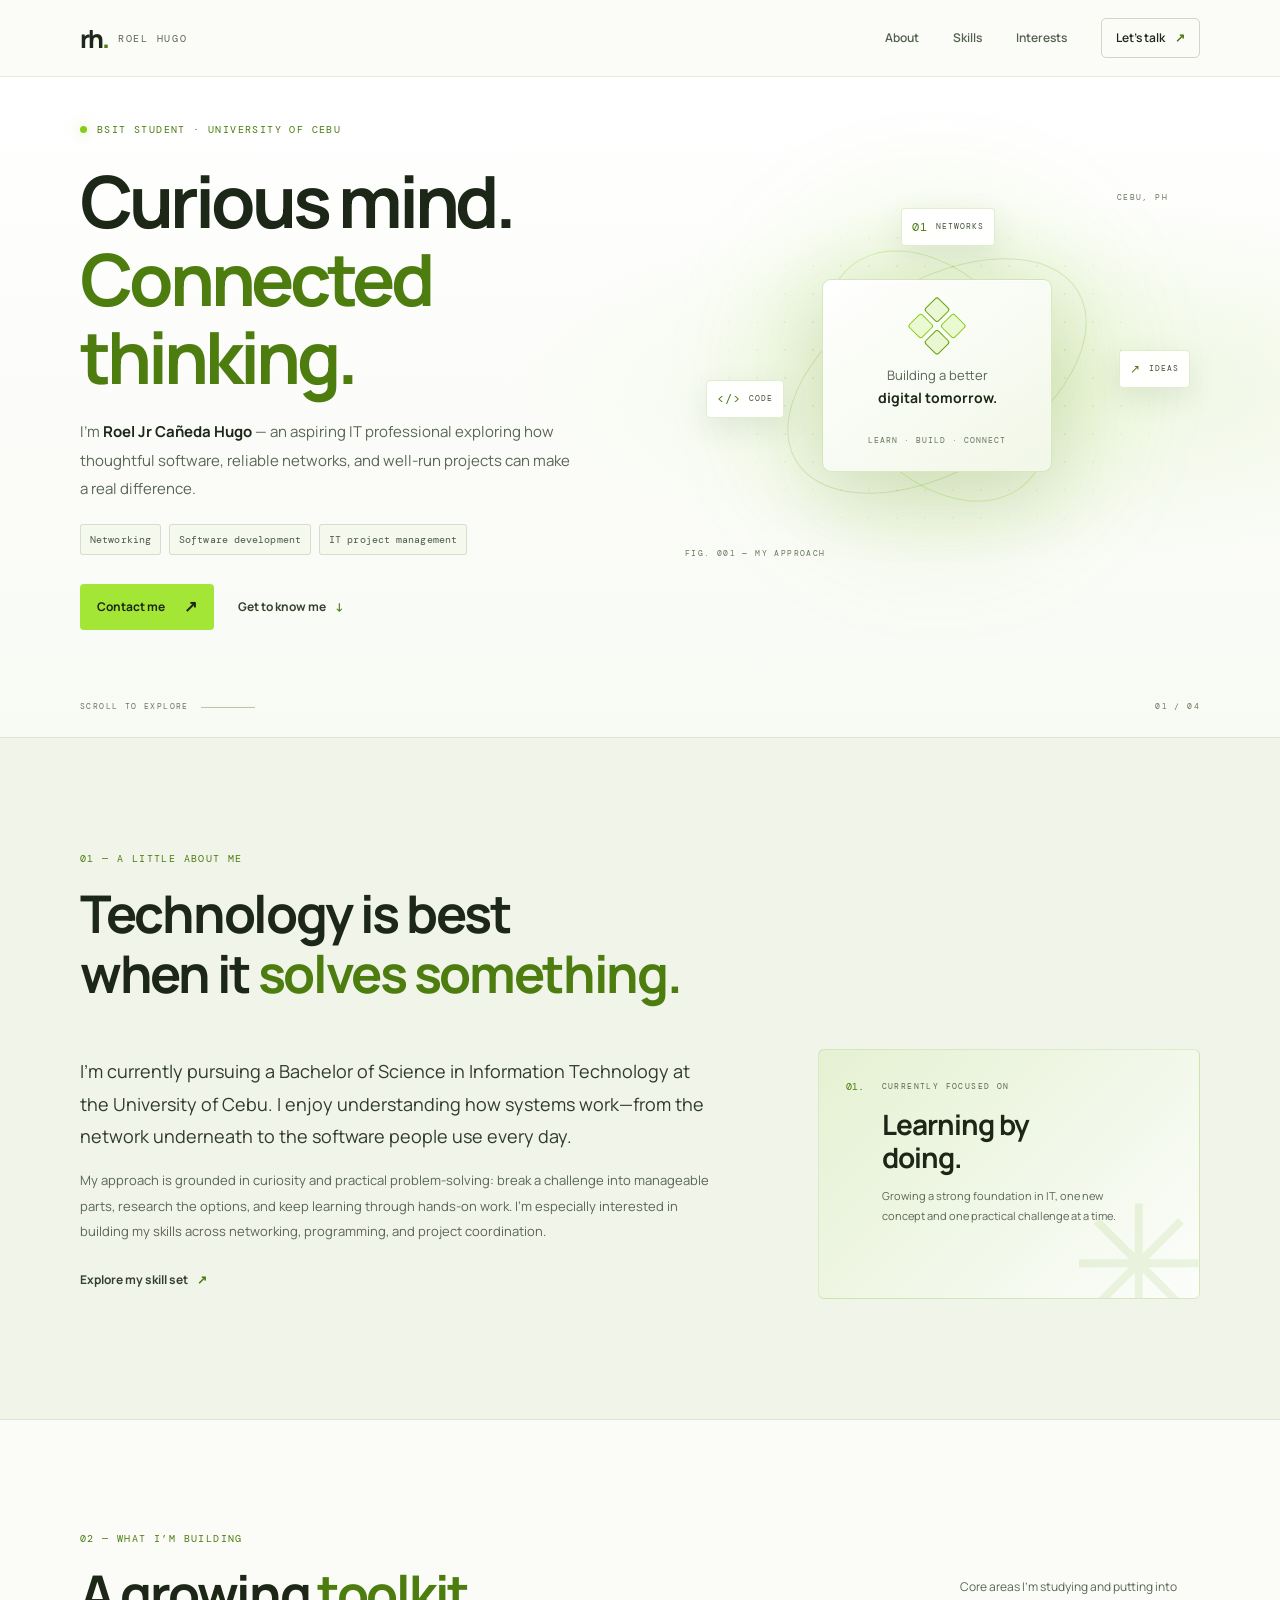
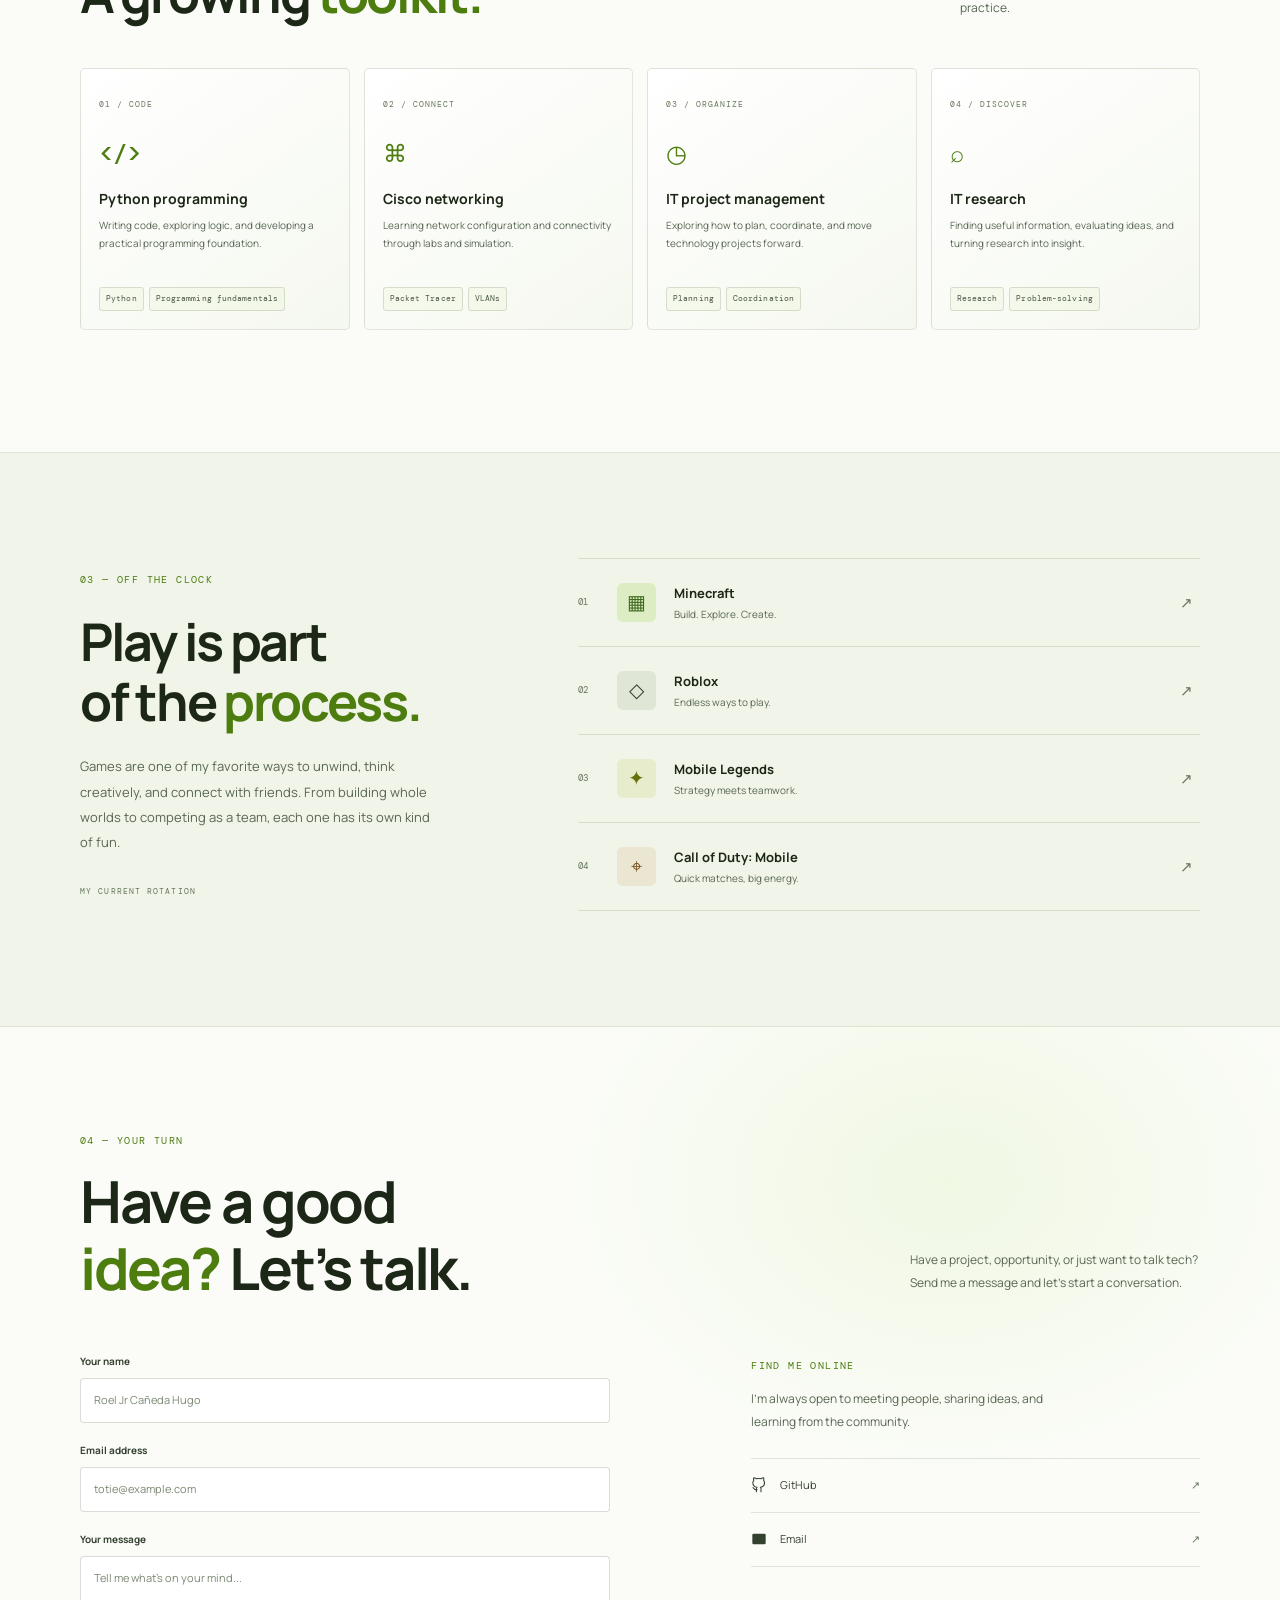
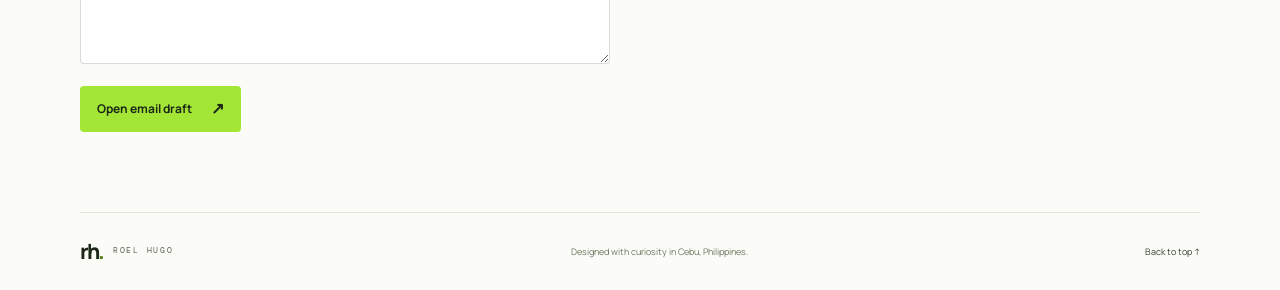
==== index.html @ 10650fcd "Initial Draft" ====
<!doctype html>
<html lang="en">
<head>
  <meta charset="utf-8">
  <meta name="viewport" content="width=device-width, initial-scale=1">
  <meta name="theme-color" content="#0b1220">
  <meta name="description" content="Roel Jr Cañeda Hugo — BSIT student at the University of Cebu, interested in networking, software development, and IT project management.">
  <title>Roel Jr Cañeda Hugo — IT Student</title>
  <link rel="preconnect" href="https://fonts.googleapis.com">
  <link rel="preconnect" href="https://fonts.gstatic.com" crossorigin>
  <link href="https://fonts.googleapis.com/css2?family=DM+Mono:wght@400;500&family=Manrope:wght@400;500;600;700;800&display=swap" rel="stylesheet">
  <link rel="stylesheet" href="styles.css">
  <script src="script.js" defer></script>
</head>
<body>
  <a class="skip-link" href="#main">Skip to content</a>
  <header class="site-header">
    <div class="container nav-wrap">
      <a class="brand" href="#home" aria-label="Roel Hugo, home">
        <span class="brand-mark">rh<span>.</span></span>
        <span class="brand-name">ROEL HUGO</span>
      </a>
      <button class="menu-toggle" type="button" aria-label="Open navigation" aria-expanded="false" aria-controls="primary-navigation">
        <span></span><span></span>
      </button>
      <nav class="primary-nav" id="primary-navigation" aria-label="Main navigation">
        <a href="#about">About</a>
        <a href="#skills">Skills</a>
        <a href="#interests">Interests</a>
        <a class="nav-cta" href="#contact">Let’s talk <span aria-hidden="true">↗</span></a>
      </nav>
    </div>
  </header>

  <main id="main">
    <section class="hero section-shell" id="home">
      <div class="container hero-grid">
        <div class="hero-copy">
          <p class="eyebrow"><span class="status-dot"></span> BSIT STUDENT · UNIVERSITY OF CEBU</p>
          <h1>Curious mind.<br><span>Connected thinking.</span></h1>
          <p class="hero-intro">I’m <strong>Roel Jr Cañeda Hugo</strong> — an aspiring IT professional exploring how thoughtful software, reliable networks, and well-run projects can make a real difference.</p>
          <div class="hero-focus">
            <span>Networking</span><span>Software development</span><span>IT project management</span>
          </div>
          <div class="hero-actions">
            <a class="button button-primary" href="#contact">Contact me <span aria-hidden="true">↗</span></a>
            <a class="text-link" href="#about">Get to know me <span aria-hidden="true">↓</span></a>
          </div>
        </div>
        <div class="hero-visual" role="img" aria-label="Abstract illustration of connected technology">
          <div class="visual-glow"></div>
          <div class="network-lines" aria-hidden="true"></div>
          <div class="orbit orbit-one" aria-hidden="true"></div>
          <div class="orbit orbit-two" aria-hidden="true"></div>
          <div class="node node-top"><span class="node-icon">01</span><span>NETWORKS</span></div>
          <div class="node node-left"><span class="node-icon">&lt;/&gt;</span><span>CODE</span></div>
          <div class="node node-right"><span class="node-icon">↗</span><span>IDEAS</span></div>
          <div class="core-card">
            <div class="core-symbol" aria-hidden="true"><span></span><span></span><span></span><span></span></div>
            <p>Building a better<br><strong>digital tomorrow.</strong></p>
            <span class="core-caption">LEARN · BUILD · CONNECT</span>
          </div>
          <span class="visual-label visual-label-one">CEBU, PH</span>
          <span class="visual-label visual-label-two">FIG. 001 — MY APPROACH</span>
        </div>
      </div>
      <div class="container hero-bottom">
        <span>SCROLL TO EXPLORE</span><span class="scroll-line" aria-hidden="true"></span>
        <span class="hero-index">01 / 04</span>
      </div>
    </section>

    <section class="section-shell about-section" id="about">
      <div class="container">
        <div class="section-heading">
          <p class="eyebrow">01 — A LITTLE ABOUT ME</p>
          <h2>Technology is best<br>when it <span>solves something.</span></h2>
        </div>
        <div class="about-grid">
          <div class="about-main">
            <p class="large-copy">I’m currently pursuing a Bachelor of Science in Information Technology at the University of Cebu. I enjoy understanding how systems work—from the network underneath to the software people use every day.</p>
            <p class="body-copy">My approach is grounded in curiosity and practical problem-solving: break a challenge into manageable parts, research the options, and keep learning through hands-on work. I’m especially interested in building my skills across networking, programming, and project coordination.</p>
            <a class="text-link" href="#skills">Explore my skill set <span aria-hidden="true">↗</span></a>
          </div>
          <aside class="about-note">
            <span class="note-number">01.</span>
            <div>
              <p class="eyebrow">CURRENTLY FOCUSED ON</p>
              <h3>Learning by<br>doing.</h3>
              <p>Growing a strong foundation in IT, one new concept and one practical challenge at a time.</p>
            </div>
            <span class="note-decoration" aria-hidden="true">✳</span>
          </aside>
        </div>
      </div>
    </section>

    <section class="section-shell skills-section" id="skills">
      <div class="container">
        <div class="section-heading section-heading-row">
          <div>
            <p class="eyebrow">02 — WHAT I’M BUILDING</p>
            <h2>A growing <span>toolkit.</span></h2>
          </div>
          <p class="heading-aside">Core areas I’m studying and putting into practice.</p>
        </div>
        <div class="skills-grid">
          <article class="skill-card">
            <span class="skill-index">01 / CODE</span>
            <div class="skill-icon" aria-hidden="true">&lt;/&gt;</div>
            <h3>Python programming</h3>
            <p>Writing code, exploring logic, and developing a practical programming foundation.</p>
            <div class="tag-list"><span>Python</span><span>Programming fundamentals</span></div>
          </article>
          <article class="skill-card">
            <span class="skill-index">02 / CONNECT</span>
            <div class="skill-icon network-icon" aria-hidden="true">⌘</div>
            <h3>Cisco networking</h3>
            <p>Learning network configuration and connectivity through labs and simulation.</p>
            <div class="tag-list"><span>Packet Tracer</span><span>VLANs</span></div>
          </article>
          <article class="skill-card">
            <span class="skill-index">03 / ORGANIZE</span>
            <div class="skill-icon" aria-hidden="true">◷</div>
            <h3>IT project management</h3>
            <p>Exploring how to plan, coordinate, and move technology projects forward.</p>
            <div class="tag-list"><span>Planning</span><span>Coordination</span></div>
          </article>
          <article class="skill-card">
            <span class="skill-index">04 / DISCOVER</span>
            <div class="skill-icon" aria-hidden="true">⌕</div>
            <h3>IT research</h3>
            <p>Finding useful information, evaluating ideas, and turning research into insight.</p>
            <div class="tag-list"><span>Research</span><span>Problem-solving</span></div>
          </article>
        </div>
      </div>
    </section>

    <section class="section-shell interests-section" id="interests">
      <div class="container interests-grid">
        <div class="interests-copy">
          <p class="eyebrow">03 — OFF THE CLOCK</p>
          <h2>Play is part<br>of the <span>process.</span></h2>
          <p class="body-copy">Games are one of my favorite ways to unwind, think creatively, and connect with friends. From building whole worlds to competing as a team, each one has its own kind of fun.</p>
          <p class="mono-label">MY CURRENT ROTATION</p>
        </div>
        <div class="games-list">
          <article class="game-item">
            <span class="game-number">01</span><span class="game-glyph game-glyph-minecraft" aria-hidden="true">▦</span>
            <div><h3>Minecraft</h3><p>Build. Explore. Create.</p></div><span class="game-arrow" aria-hidden="true">↗</span>
          </article>
          <article class="game-item">
            <span class="game-number">02</span><span class="game-glyph game-glyph-roblox" aria-hidden="true">◇</span>
            <div><h3>Roblox</h3><p>Endless ways to play.</p></div><span class="game-arrow" aria-hidden="true">↗</span>
          </article>
          <article class="game-item">
            <span class="game-number">03</span><span class="game-glyph game-glyph-ml" aria-hidden="true">✦</span>
            <div><h3>Mobile Legends</h3><p>Strategy meets teamwork.</p></div><span class="game-arrow" aria-hidden="true">↗</span>
          </article>
          <article class="game-item">
            <span class="game-number">04</span><span class="game-glyph game-glyph-cod" aria-hidden="true">⌖</span>
            <div><h3>Call of Duty: Mobile</h3><p>Quick matches, big energy.</p></div><span class="game-arrow" aria-hidden="true">↗</span>
          </article>
        </div>
      </div>
    </section>

    <section class="contact-section section-shell" id="contact">
      <div class="container">
        <div class="contact-top">
          <div>
            <p class="eyebrow">04 — YOUR TURN</p>
            <h2>Have a good<br><span>idea?</span> Let’s talk.</h2>
          </div>
          <p class="contact-intro">Have a project, opportunity, or just want to talk tech? Send me a message and let’s start a conversation.</p>
        </div>
        <div class="contact-grid">
          <form class="contact-form" id="contact-form">
            <div class="form-row">
              <label for="name">Your name</label>
              <input id="name" name="name" type="text" placeholder="Roel Jr Cañeda Hugo" autocomplete="name" required>
            </div>
            <div class="form-row">
              <label for="email">Email address</label>
              <input id="email" name="email" type="email" placeholder="totie@example.com" autocomplete="email" required>
            </div>
            <div class="form-row">
              <label for="message">Your message</label>
              <textarea id="message" name="message" rows="4" placeholder="Tell me what’s on your mind..." required></textarea>
            </div>
            <button class="button button-primary form-submit" type="submit">Open email draft <span aria-hidden="true">↗</span></button>
          </form>
          <aside class="contact-details">
            <p class="eyebrow">FIND ME ONLINE</p>
            <p class="social-note">I’m always open to meeting people, sharing ideas, and learning from the community.</p>
            <div class="social-links">
              <a href="https://github.com/" target="_blank" rel="noreferrer" aria-label="GitHub (add your profile URL)">
                <svg viewBox="0 0 24 24" aria-hidden="true"><path d="M9 19c-4.3 1.4-4.3-2.5-6-3m12 6v-3.9a3.4 3.4 0 0 0-.9-2.7c3-.3 6.2-1.5 6.2-6.8a5.3 5.3 0 0 0-1.4-3.7 4.9 4.9 0 0 0-.1-3.7s-1.1-.3-3.8 1.4a13 13 0 0 0-6.9 0C5.4.9 4.3 1.2 4.3 1.2a4.9 4.9 0 0 0-.1 3.7 5.3 5.3 0 0 0-1.4 3.7c0 5.3 3.2 6.5 6.2 6.8a3.4 3.4 0 0 0-.9 2.7V22"/></svg>
                <span>GitHub</span><span class="social-arrow" aria-hidden="true">↗</span>
              </a>
              <a class="email-link" href="mailto:YOUR_EMAIL@example.com" aria-label="Email Roel (replace the placeholder address)">
                <svg viewBox="0 0 24 24" aria-hidden="true"><rect x="2" y="4" width="20" height="16" rx="2"/><path d="m22 7-10 6L2 7"/></svg>
                <span>Email</span><span class="social-arrow" aria-hidden="true">↗</span>
              </a>
            </div>
          </aside>
        </div>
        <footer class="site-footer">
          <a class="brand" href="#home"><span class="brand-mark">rh<span>.</span></span><span class="brand-name">ROEL HUGO</span></a>
          <span>Designed with curiosity in Cebu, Philippines.</span>
          <a class="back-top" href="#home">Back to top ↑</a>
        </footer>
      </div>
    </section>
  </main>
</body>
</html>
---- styles.css ----
:root {
  color-scheme: light;
  --ink: #1c2718;
  --muted: #596653;
  --base: #fbfcf8;
  --line: rgba(54, 77, 39, .14);
  --blue: #4d7c0f;
  --blue-bright: #3f6212;
  --teal: #4d7c0f;
  --font: "Manrope", "Segoe UI", sans-serif;
  --mono: "DM Mono", Consolas, monospace;
}

* { box-sizing: border-box; }
html { scroll-behavior: smooth; scroll-padding-top: 88px; }
body { margin: 0; background: var(--base); color: var(--ink); font-family: var(--font); font-size: 15px; line-height: 1.7; -webkit-font-smoothing: antialiased; }
a { color: inherit; text-decoration: none; }
button, input, textarea { font: inherit; }
::selection { color: var(--base); background: var(--teal); }
.container { width: min(1120px, calc(100% - 64px)); margin-inline: auto; }
.section-shell { position: relative; overflow: hidden; }
.skip-link { position: fixed; z-index: 100; top: 12px; left: 12px; padding: 10px 14px; transform: translateY(-160%); background: var(--blue); color: var(--base); border-radius: 6px; }
.skip-link:focus { transform: translateY(0); }

.site-header { position: sticky; z-index: 20; top: 0; background: rgba(11, 18, 32, .88); border-bottom: 1px solid rgba(155, 177, 211, .08); backdrop-filter: blur(16px); }
.nav-wrap { height: 76px; display: flex; align-items: center; justify-content: space-between; }
.brand { display: inline-flex; align-items: center; gap: 10px; }
.brand-mark { color: var(--ink); font-size: 25px; font-weight: 800; line-height: 1; letter-spacing: -2px; }
.brand-mark span { color: var(--teal); }
.brand-name { font-family: var(--mono); font-size: 10px; letter-spacing: 1.7px; color: #c0ccdd; }
.primary-nav { display: flex; align-items: center; gap: 34px; color: #aab7cb; font-size: 12px; font-weight: 600; }
.primary-nav a { transition: color .2s ease; }
.primary-nav a:hover, .primary-nav a:focus-visible { color: var(--blue-bright); }
.primary-nav .nav-cta { color: var(--ink); border: 1px solid rgba(155, 177, 211, .24); border-radius: 5px; padding: 9px 14px; }
.nav-cta span { color: var(--teal); margin-left: 8px; }
.menu-toggle { display: none; }

.hero { min-height: 660px; display: flex; flex-direction: column; justify-content: center; background: radial-gradient(ellipse at 82% 46%, rgba(34, 94, 153, .13), transparent 36%), linear-gradient(180deg, #0c1423, var(--base)); }
.hero-grid { min-height: 565px; display: grid; grid-template-columns: 1.02fr .98fr; align-items: center; gap: 48px; padding-top: 32px; }
.eyebrow, .mono-label, .skill-index, .hero-bottom, .visual-label, .core-caption { font-family: var(--mono); font-size: 10px; letter-spacing: 1.4px; }
.eyebrow { display: flex; align-items: center; gap: 10px; color: var(--teal); margin: 0 0 24px; }
.status-dot { width: 7px; height: 7px; border-radius: 50%; background: var(--teal); box-shadow: 0 0 12px rgba(100, 226, 207, .6); }
h1, h2, h3, p { margin-top: 0; }
h1 { font-size: clamp(43px, 5.7vw, 72px); line-height: 1.08; letter-spacing: -4px; font-weight: 700; margin: 0 0 23px; }
h1 span, h2 span { color: var(--blue); }
.hero-intro { max-width: 495px; color: #a7b4c8; font-size: 15px; line-height: 1.9; margin-bottom: 20px; }
.hero-intro strong { color: var(--ink); font-weight: 700; }
.hero-focus { display: flex; flex-wrap: wrap; gap: 8px; margin-bottom: 29px; }
.hero-focus span, .tag-list span { font-family: var(--mono); font-size: 10px; letter-spacing: .1px; color: #aebbd0; border: 1px solid rgba(155, 177, 211, .15); padding: 6px 9px; border-radius: 3px; background: rgba(255, 255, 255, .018); }
.hero-actions { display: flex; align-items: center; gap: 24px; }
.button { display: inline-flex; min-height: 46px; align-items: center; justify-content: center; gap: 19px; padding: 0 17px; border: 0; border-radius: 4px; font-weight: 700; font-size: 12px; cursor: pointer; transition: transform .2s ease, background .2s ease; }
.button:hover { transform: translateY(-2px); }
.button-primary { color: #07111d; background: var(--blue); }
.button-primary:hover { background: var(--blue-bright); }
.button span { font-size: 16px; }
.text-link { color: #bcc9dc; font-size: 12px; font-weight: 700; }
.text-link span { margin-left: 7px; color: var(--teal); transition: margin .2s ease; }
.text-link:hover span { margin-left: 11px; }

.hero-visual { height: 430px; position: relative; display: grid; place-items: center; isolation: isolate; }
.visual-glow { position: absolute; width: 320px; height: 320px; background: rgba(38, 116, 198, .14); border-radius: 50%; filter: blur(55px); z-index: -1; }
.network-lines { position: absolute; inset: 35px 12px; opacity: .56; background-image: radial-gradient(circle, rgba(108, 164, 224, .4) 1px, transparent 1.5px); background-size: 28px 28px; mask-image: radial-gradient(ellipse, #000 18%, transparent 74%); }
.orbit { position: absolute; width: 330px; height: 190px; border: 1px solid rgba(92, 157, 222, .19); border-radius: 50%; transform: rotate(-31deg); }
.orbit-two { width: 280px; height: 190px; transform: rotate(53deg); border-color: rgba(100, 226, 207, .15); }
.core-card { position: relative; width: 230px; padding: 25px 23px 20px; background: linear-gradient(145deg, rgba(24, 41, 64, .97), rgba(13, 23, 39, .97)); border: 1px solid rgba(130, 175, 228, .25); border-radius: 9px; box-shadow: 0 24px 75px rgba(0, 0, 0, .3), inset 0 1px rgba(255, 255, 255, .05); text-align: center; }
.core-card p { margin: 17px 0 15px; color: #aab9cf; font-size: 13px; line-height: 1.7; }
.core-card p strong { color: #f0f5fc; font-size: 14px; }
.core-caption { color: #71829b; font-size: 8px; letter-spacing: 1px; }
.core-symbol { width: 42px; height: 42px; margin: auto; display: grid; grid-template-columns: 1fr 1fr; gap: 4px; transform: rotate(45deg); }
.core-symbol span { border: 1px solid var(--blue); border-radius: 3px; background: rgba(99, 170, 255, .14); }
.core-symbol span:nth-child(2), .core-symbol span:nth-child(3) { border-color: var(--teal); background: rgba(100, 226, 207, .13); }
.node { position: absolute; z-index: 2; display: flex; align-items: center; gap: 8px; color: #98a9bf; font-family: var(--mono); font-size: 8px; letter-spacing: 1px; padding: 8px 10px; border: 1px solid rgba(126, 163, 205, .19); border-radius: 4px; background: rgba(14, 26, 43, .94); box-shadow: 0 10px 30px rgba(0, 0, 0, .2); }
.node-icon { color: var(--teal); font-size: 12px; }
.node-top { top: 47px; left: calc(50% - 36px); }
.node-left { left: 6%; top: 51%; }
.node-right { right: 2%; top: 44%; }
.visual-label { position: absolute; color: #52627b; font-size: 8px; }
.visual-label-one { top: 30px; right: 32px; }
.visual-label-two { bottom: 30px; left: 10px; }
.hero-bottom { width: min(1120px, calc(100% - 64px)); display: flex; align-items: center; gap: 12px; margin: auto auto 23px; color: #65748b; font-size: 8px; }
.scroll-line { height: 1px; width: 54px; background: #35445a; }
.hero-index { margin-left: auto; }

.about-section { padding: 112px 0 120px; background: #0e1726; border-block: 1px solid rgba(155, 177, 211, .07); }
.section-heading { margin-bottom: 44px; }
.section-heading .eyebrow { margin-bottom: 17px; }
h2 { margin-bottom: 0; font-size: clamp(35px, 4.4vw, 52px); line-height: 1.16; letter-spacing: -2.3px; }
.about-grid { display: grid; grid-template-columns: 1.25fr .75fr; gap: 100px; align-items: center; }
.large-copy { color: #d4deeb; font-size: 18px; line-height: 1.8; margin-bottom: 16px; }
.body-copy { color: var(--muted); font-size: 13px; line-height: 1.95; margin-bottom: 22px; }
.about-main .text-link { display: inline-block; margin-top: 3px; }
.about-note { position: relative; min-height: 250px; display: flex; gap: 18px; padding: 28px 27px; overflow: hidden; border: 1px solid rgba(111, 159, 216, .2); border-radius: 6px; background: linear-gradient(135deg, rgba(31, 61, 97, .36), rgba(15, 27, 45, .6)); }
.note-number { font-family: var(--mono); font-size: 10px; color: var(--teal); }
.about-note .eyebrow { font-size: 8px; margin: 2px 0 15px; color: #8294ac; }
.about-note h3 { font-size: 28px; line-height: 1.18; letter-spacing: -1px; margin-bottom: 12px; }
.about-note p:last-of-type { max-width: 265px; color: #9aaac0; font-size: 11px; line-height: 1.8; }
.note-decoration { position: absolute; right: -8px; bottom: -44px; color: rgba(99, 170, 255, .1); font-size: 164px; line-height: 1; }

.skills-section { padding: 110px 0 122px; }
.section-heading-row { display: flex; align-items: end; justify-content: space-between; gap: 30px; }
.heading-aside { max-width: 240px; margin-bottom: 5px; color: var(--muted); font-size: 12px; line-height: 1.8; }
.skills-grid { display: grid; grid-template-columns: repeat(4, 1fr); gap: 14px; }
.skill-card { min-height: 256px; padding: 20px 18px 18px; background: linear-gradient(145deg, #111c2e, #0e1726); border: 1px solid var(--line); border-radius: 5px; transition: border-color .2s ease, transform .2s ease; }
.skill-card:hover { border-color: rgba(99, 170, 255, .42); transform: translateY(-4px); }
.skill-index { color: #75869e; font-size: 8px; letter-spacing: 1px; }
.skill-icon { margin: 20px 0 13px; color: var(--teal); font-family: var(--mono); font-size: 24px; font-weight: 500; }
.network-icon { color: var(--blue); }
.skill-card h3 { font-size: 14px; line-height: 1.5; margin-bottom: 8px; }
.skill-card p { min-height: 57px; color: #8f9eb2; font-size: 10px; line-height: 1.75; margin-bottom: 13px; }
.tag-list { display: flex; flex-wrap: wrap; gap: 5px; }
.tag-list span { padding: 4px 6px; font-size: 8px; color: #9aaac0; }

.interests-section { padding: 105px 0 115px; background: #0e1726; border-block: 1px solid rgba(155, 177, 211, .07); }
.interests-grid { display: grid; grid-template-columns: .8fr 1.2fr; gap: 84px; align-items: center; }
.interests-copy h2 { margin-bottom: 22px; }
.interests-copy .body-copy { max-width: 365px; margin-bottom: 29px; }
.mono-label { color: #7f91a9; font-size: 8px; letter-spacing: 1.1px; margin: 0; }
.games-list { border-top: 1px solid var(--line); }
.game-item { display: grid; grid-template-columns: 25px 43px 1fr 20px; gap: 14px; align-items: center; min-height: 88px; border-bottom: 1px solid var(--line); transition: padding .2s ease, background .2s ease; }
.game-item:hover { padding-inline: 8px; background: rgba(255, 255, 255, .018); }
.game-number { font-family: var(--mono); font-size: 9px; color: #71819a; }
.game-glyph { width: 39px; height: 39px; display: grid; place-items: center; border-radius: 6px; font-size: 20px; color: #b5d6fb; background: rgba(77, 139, 207, .15); }
.game-glyph-minecraft { color: #b5e58f; background: rgba(116, 173, 80, .13); }
.game-glyph-roblox { color: #eef1f5; background: rgba(203, 215, 231, .12); }
.game-glyph-ml { color: #f1d28f; background: rgba(203, 161, 72, .13); }
.game-glyph-cod { color: #e2b78b; background: rgba(194, 120, 57, .13); }
.game-item h3 { margin: 0 0 2px; font-size: 13px; }
.game-item p { margin: 0; color: #8696ad; font-size: 10px; }
.game-arrow { color: #62738c; font-size: 15px; }

.contact-section { padding: 105px 0 0; background: radial-gradient(ellipse at 74% 18%, rgba(30, 92, 153, .12), transparent 30%), #0b1220; }
.contact-top { display: flex; align-items: end; justify-content: space-between; gap: 40px; margin-bottom: 52px; }
.contact-top .eyebrow { margin-bottom: 18px; }
.contact-top h2 { font-size: clamp(39px, 5vw, 58px); }
.contact-intro { width: 290px; margin: 0 0 7px; color: var(--muted); font-size: 12px; line-height: 1.9; }
.contact-grid { display: grid; grid-template-columns: 1.12fr .88fr; gap: 100px; padding-bottom: 80px; }
.contact-form { max-width: 530px; }
.form-row { display: flex; flex-direction: column; gap: 8px; margin-bottom: 19px; }
.form-row label { color: #b5c2d4; font-size: 10px; font-weight: 700; }
.form-row input, .form-row textarea { width: 100%; border: 1px solid rgba(155, 177, 211, .18); border-radius: 4px; outline: none; padding: 12px 13px; color: var(--ink); background: rgba(16, 28, 46, .75); font-size: 11px; transition: border-color .2s ease, box-shadow .2s ease; }
.form-row input::placeholder, .form-row textarea::placeholder { color: #65758c; }
.form-row input:focus, .form-row textarea:focus { border-color: var(--blue); box-shadow: 0 0 0 3px rgba(99, 170, 255, .1); }
.form-row textarea { resize: vertical; min-height: 108px; }
.form-submit { margin-top: 3px; }
.form-note { margin: 12px 0 0; color: #75859b; font-size: 10px; }
.contact-details { padding-top: 4px; }
.contact-details .eyebrow { margin-bottom: 14px; }
.social-note { max-width: 300px; color: #9baac0; font-size: 12px; line-height: 1.85; margin-bottom: 25px; }
.social-links { border-top: 1px solid var(--line); }
.social-links a { display: flex; align-items: center; gap: 13px; min-height: 54px; border-bottom: 1px solid var(--line); color: #c1ccdc; font-size: 11px; transition: color .2s ease; }
.social-links a:hover { color: var(--blue-bright); }
.social-links svg { width: 16px; height: 16px; fill: none; stroke: currentColor; stroke-width: 1.6; stroke-linecap: round; stroke-linejoin: round; }
.social-links a:nth-child(2) svg { fill: currentColor; stroke: none; }
.social-arrow { margin-left: auto; color: #65758c; }
.profile-note { margin-top: 14px; color: #697990; font-size: 9px; }
.site-footer { min-height: 78px; display: flex; justify-content: space-between; align-items: center; border-top: 1px solid var(--line); color: #78889e; font-size: 9px; }
.site-footer .brand-mark { font-size: 21px; }
.site-footer .brand-name { font-size: 8px; }
.back-top { color: #b6c4d7; }
.back-top:hover { color: var(--blue-bright); }

@media (max-width: 900px) {
  .hero-grid { gap: 16px; }
  .hero-visual { transform: scale(.9); transform-origin: center; margin-inline: -15px; }
  .about-grid { gap: 48px; }
  .skills-grid { grid-template-columns: repeat(2, 1fr); }
  .skill-card { min-height: 240px; }
  .interests-grid { gap: 45px; }
  .contact-grid { gap: 55px; }
}

@media (max-width: 680px) {
  html { scroll-padding-top: 68px; }
  .container { width: min(100% - 40px, 500px); }
  .nav-wrap { height: 66px; }
  .menu-toggle { width: 40px; height: 40px; padding: 10px; display: flex; flex-direction: column; justify-content: center; gap: 6px; border: 1px solid var(--line); border-radius: 4px; background: transparent; }
  .menu-toggle span { width: 18px; height: 1px; background: var(--ink); transition: transform .2s ease; }
  .menu-toggle[aria-expanded="true"] span:first-child { transform: translateY(3.5px) rotate(45deg); }
  .menu-toggle[aria-expanded="true"] span:last-child { transform: translateY(-3.5px) rotate(-45deg); }
  .primary-nav { position: absolute; top: 65px; left: 0; right: 0; display: none; flex-direction: column; align-items: stretch; gap: 0; padding: 8px 20px 17px; background: rgba(11, 18, 32, .98); border-bottom: 1px solid var(--line); }
  .primary-nav.is-open { display: flex; }
  .primary-nav a { padding: 12px 5px; }
  .primary-nav .nav-cta { margin-top: 4px; padding: 10px 12px; }
  .hero { min-height: auto; }
  .hero-grid { min-height: auto; grid-template-columns: 1fr; gap: 0; padding-top: 75px; }
  .hero-copy { position: relative; z-index: 3; }
  .eyebrow { font-size: 9px; }
  h1 { font-size: clamp(42px, 12vw, 61px); letter-spacing: -2.8px; }
  .hero-intro { max-width: 440px; font-size: 13px; }
  .hero-focus { gap: 6px; }
  .hero-focus span { font-size: 9px; }
  .hero-actions { gap: 20px; }
  .hero-visual { width: 100%; height: 350px; margin: 6px 0 -9px; transform: scale(.84); transform-origin: center; }
  .hero-bottom { width: calc(100% - 40px); margin-top: 0; margin-bottom: 18px; }
  .about-section, .skills-section, .interests-section { padding: 76px 0 80px; }
  .section-heading { margin-bottom: 30px; }
  h2 { font-size: clamp(34px, 9vw, 45px); letter-spacing: -1.7px; }
  .about-grid { grid-template-columns: 1fr; gap: 34px; }
  .large-copy { font-size: 16px; }
  .about-note { min-height: 220px; }
  .section-heading-row { align-items: start; flex-direction: column; gap: 16px; }
  .heading-aside { margin: 0; max-width: 300px; }
  .skills-grid { gap: 10px; }
  .skill-card { padding: 15px 13px; min-height: 238px; }
  .skill-card h3 { font-size: 12px; }
  .skill-card p { font-size: 9px; }
  .tag-list span { font-size: 7px; }
  .interests-grid { grid-template-columns: 1fr; gap: 32px; }
  .interests-copy .body-copy { max-width: 440px; }
  .contact-section { padding-top: 77px; }
  .contact-top { align-items: start; flex-direction: column; gap: 19px; margin-bottom: 35px; }
  .contact-top h2 { font-size: clamp(39px, 11vw, 53px); }
  .contact-intro { width: auto; max-width: 360px; }
  .contact-grid { grid-template-columns: 1fr; gap: 50px; padding-bottom: 55px; }
  .site-footer { min-height: 105px; display: grid; grid-template-columns: 1fr auto; row-gap: 4px; padding: 17px 0; }
  .site-footer > span { grid-row: 2; grid-column: 1 / -1; }
  .site-footer .back-top { grid-column: 2; grid-row: 1; }
}

@media (max-width: 380px) {
  .container { width: calc(100% - 32px); }
  .hero-bottom { width: calc(100% - 32px); }
  .hero-focus span { font-size: 8px; padding-inline: 7px; }
  .hero-visual { margin-inline: -14px; width: calc(100% + 28px); transform: scale(.76); }
  .skills-grid { grid-template-columns: 1fr; }
  .skill-card { min-height: auto; padding: 18px; }
  .skill-card p { min-height: 0; }
  .tag-list span { font-size: 8px; }
  .game-item { grid-template-columns: 18px 38px 1fr 15px; gap: 9px; }
  .game-item h3 { font-size: 12px; }
}

@media (prefers-reduced-motion: reduce) {
  *, *::before, *::after { scroll-behavior: auto !important; transition-duration: .01ms !important; animation-duration: .01ms !important; animation-iteration-count: 1 !important; }
}

/* Light theme with lime accents */
body { background: var(--base); }
::selection { color: #1c2718; background: #bef264; }
.skip-link { background: #a3e635; color: #1c2718; }
.site-header { background: rgba(251, 252, 248, .92); border-bottom-color: rgba(54, 77, 39, .1); }
.brand-name { color: #596653; }
.primary-nav { color: #52604d; }
.primary-nav a:hover, .primary-nav a:focus-visible { color: #4d7c0f; }
.primary-nav .nav-cta { color: #1c2718; border-color: rgba(54, 77, 39, .22); }
.nav-cta span, .eyebrow, .status-dot, .text-link span, .skill-icon, .note-number { color: #4d7c0f; }
.status-dot { background: #84cc16; box-shadow: 0 0 12px rgba(132, 204, 22, .4); }
.hero { background: radial-gradient(ellipse at 82% 46%, rgba(132, 204, 22, .11), transparent 36%), linear-gradient(180deg, #fff, #f8faf4); }
.hero-intro { color: #596653; }
.hero-intro strong { color: #1c2718; }
.hero-focus span, .tag-list span { color: #4d5947; border-color: rgba(54, 77, 39, .16); background: rgba(132, 204, 22, .045); }
.button-primary { color: #1c2718; background: #a3e635; }
.button-primary:hover { background: #bef264; }
.text-link { color: #35412f; }
.visual-glow { background: rgba(132, 204, 22, .15); }
.network-lines { background-image: radial-gradient(circle, rgba(101, 163, 13, .35) 1px, transparent 1.5px); }
.orbit { border-color: rgba(101, 163, 13, .2); }
.orbit-two { border-color: rgba(132, 204, 22, .27); }
.core-card { background: linear-gradient(145deg, rgba(255, 255, 255, .98), rgba(241, 247, 232, .98)); border-color: rgba(101, 163, 13, .24); box-shadow: 0 24px 75px rgba(53, 76, 35, .12), inset 0 1px rgba(255, 255, 255, .9); }
.core-card p { color: #596653; }
.core-card p strong { color: #1c2718; }
.core-caption { color: #66745d; }
.core-symbol span { border-color: #65a30d; background: rgba(163, 230, 53, .18); }
.core-symbol span:nth-child(2), .core-symbol span:nth-child(3) { border-color: #84cc16; background: rgba(190, 242, 100, .24); }
.node { color: #43513b; border-color: rgba(101, 163, 13, .2); background: rgba(255, 255, 255, .96); box-shadow: 0 10px 30px rgba(53, 76, 35, .1); }
.node-icon { color: #4d7c0f; }
.visual-label { color: #68775e; }
.hero-bottom { color: #68775e; }
.scroll-line { background: #b8c5aa; }
.about-section, .interests-section { background: #f0f4e9; border-color: rgba(54, 77, 39, .1); }
.large-copy { color: #303c2b; }
.body-copy, .heading-aside, .contact-intro { color: #596653; }
.about-note { border-color: rgba(101, 163, 13, .2); background: linear-gradient(135deg, rgba(226, 240, 204, .8), rgba(255, 255, 255, .8)); }
.about-note .eyebrow { color: #596653; }
.about-note p:last-of-type { color: #596653; }
.note-decoration { color: rgba(101, 163, 13, .1); }
.skill-card { background: linear-gradient(145deg, #fff, #f5f8ef); }
.skill-card:hover { border-color: rgba(101, 163, 13, .46); }
.skill-index, .mono-label, .game-number { color: #68775e; }
.skill-card p, .game-item p { color: #596653; }
.tag-list span { color: #4d5947; }
.game-item:hover { background: rgba(101, 163, 13, .045); }
.game-glyph { color: #4d7c0f; background: rgba(132, 204, 22, .14); }
.game-glyph-minecraft { color: #416b20; background: rgba(132, 204, 22, .18); }
.game-glyph-roblox { color: #35412f; background: rgba(125, 145, 109, .15); }
.game-glyph-ml { color: #68720d; background: rgba(190, 200, 75, .18); }
.game-glyph-cod { color: #76501f; background: rgba(205, 161, 91, .17); }
.game-arrow, .social-arrow { color: #68775e; }
.contact-section { background: radial-gradient(ellipse at 74% 18%, rgba(132, 204, 22, .09), transparent 30%), #fbfcf8; }
.form-row label { color: #35412f; }
.form-row input, .form-row textarea { color: #1c2718; border-color: rgba(54, 77, 39, .19); background: rgba(255, 255, 255, .9); }
.form-row input::placeholder, .form-row textarea::placeholder { color: #7a8771; }
.form-row input:focus, .form-row textarea:focus { border-color: #65a30d; box-shadow: 0 0 0 3px rgba(132, 204, 22, .13); }
.form-note { color: #68775e; }
.social-note { color: #596653; }
.social-links a { color: #35412f; }
.social-links a:hover, .back-top:hover { color: #4d7c0f; }
.profile-note { color: #68775e; }
.site-footer { color: #68775e; }
.back-top { color: #35412f; }

@media (max-width: 680px) {
  .primary-nav { background: rgba(251, 252, 248, .99); }
}
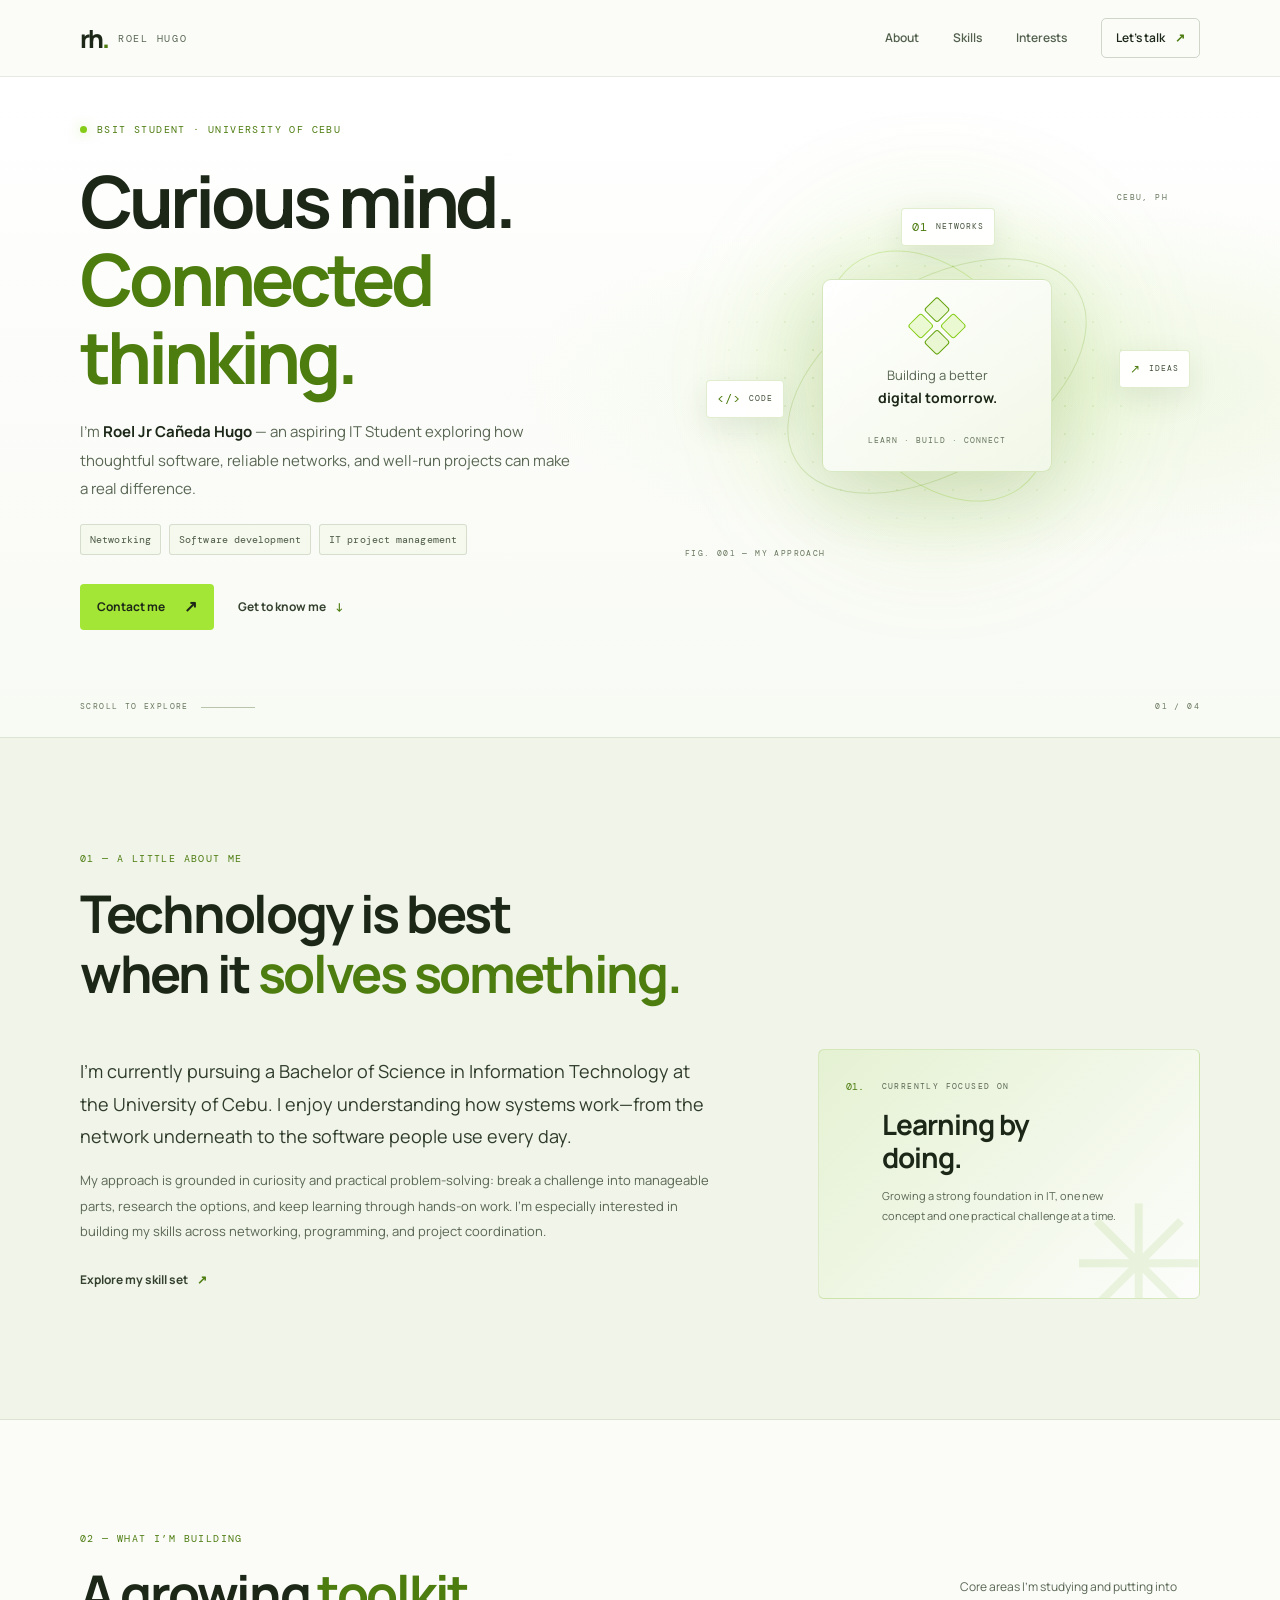
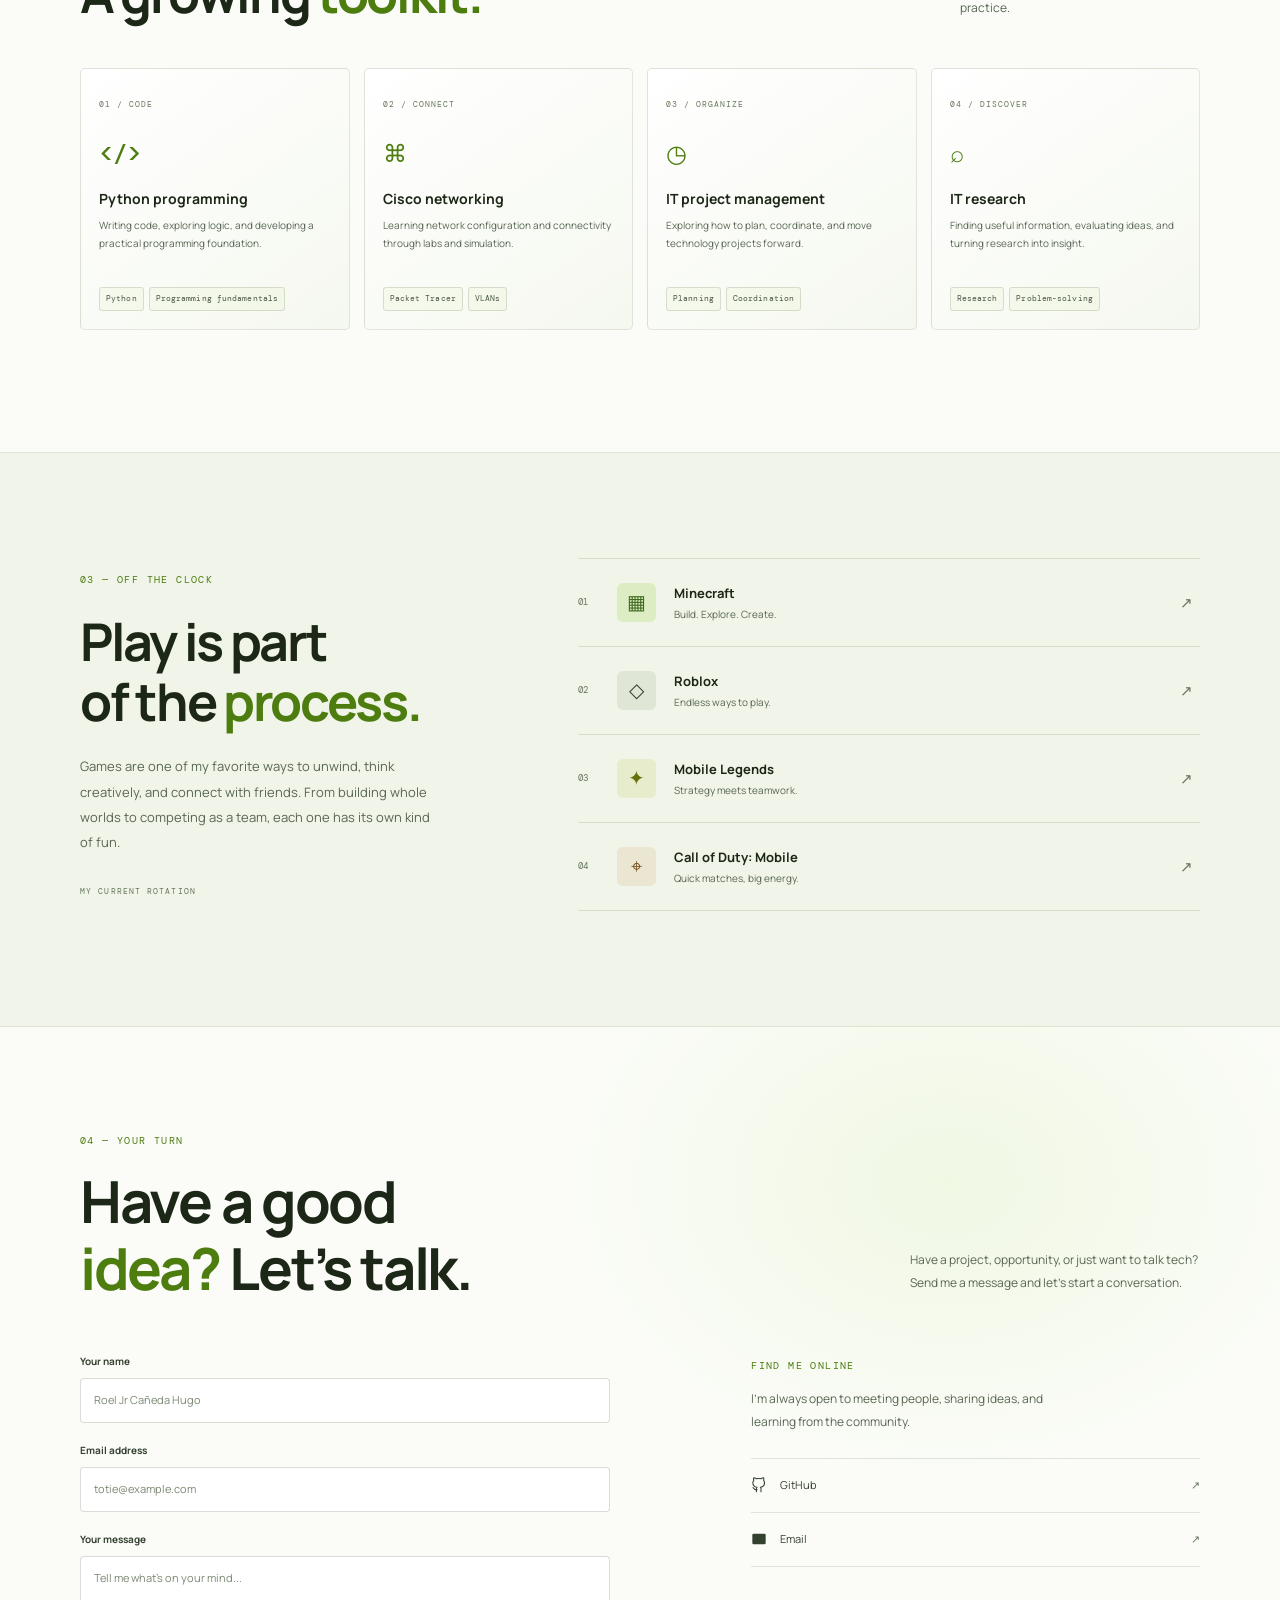
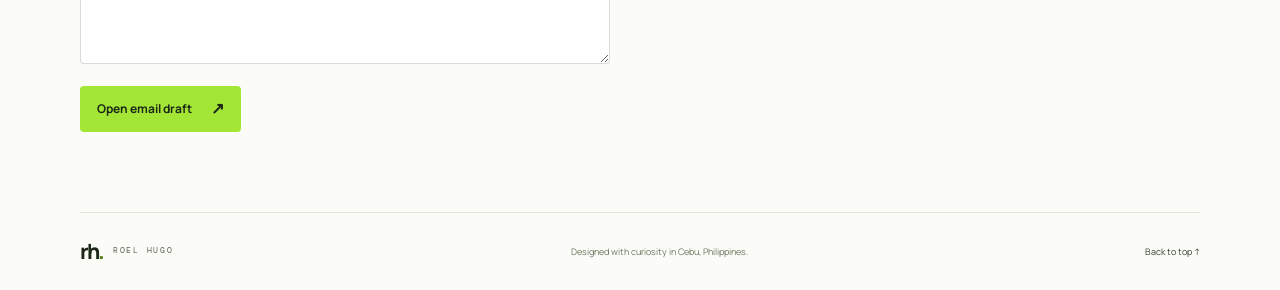
==== commit 0182d926: "commit" ====
--- a/index.html
+++ b/index.html
@@ -38,7 +38,7 @@
         <div class="hero-copy">
           <p class="eyebrow"><span class="status-dot"></span> BSIT STUDENT · UNIVERSITY OF CEBU</p>
           <h1>Curious mind.<br><span>Connected thinking.</span></h1>
-          <p class="hero-intro">I’m <strong>Roel Jr Cañeda Hugo</strong> — an aspiring IT professional exploring how thoughtful software, reliable networks, and well-run projects can make a real difference.</p>
+          <p class="hero-intro">I’m <strong>Roel Jr Cañeda Hugo</strong> — an aspiring IT Student exploring how thoughtful software, reliable networks, and well-run projects can make a real difference.</p>
           <div class="hero-focus">
             <span>Networking</span><span>Software development</span><span>IT project management</span>
           </div>
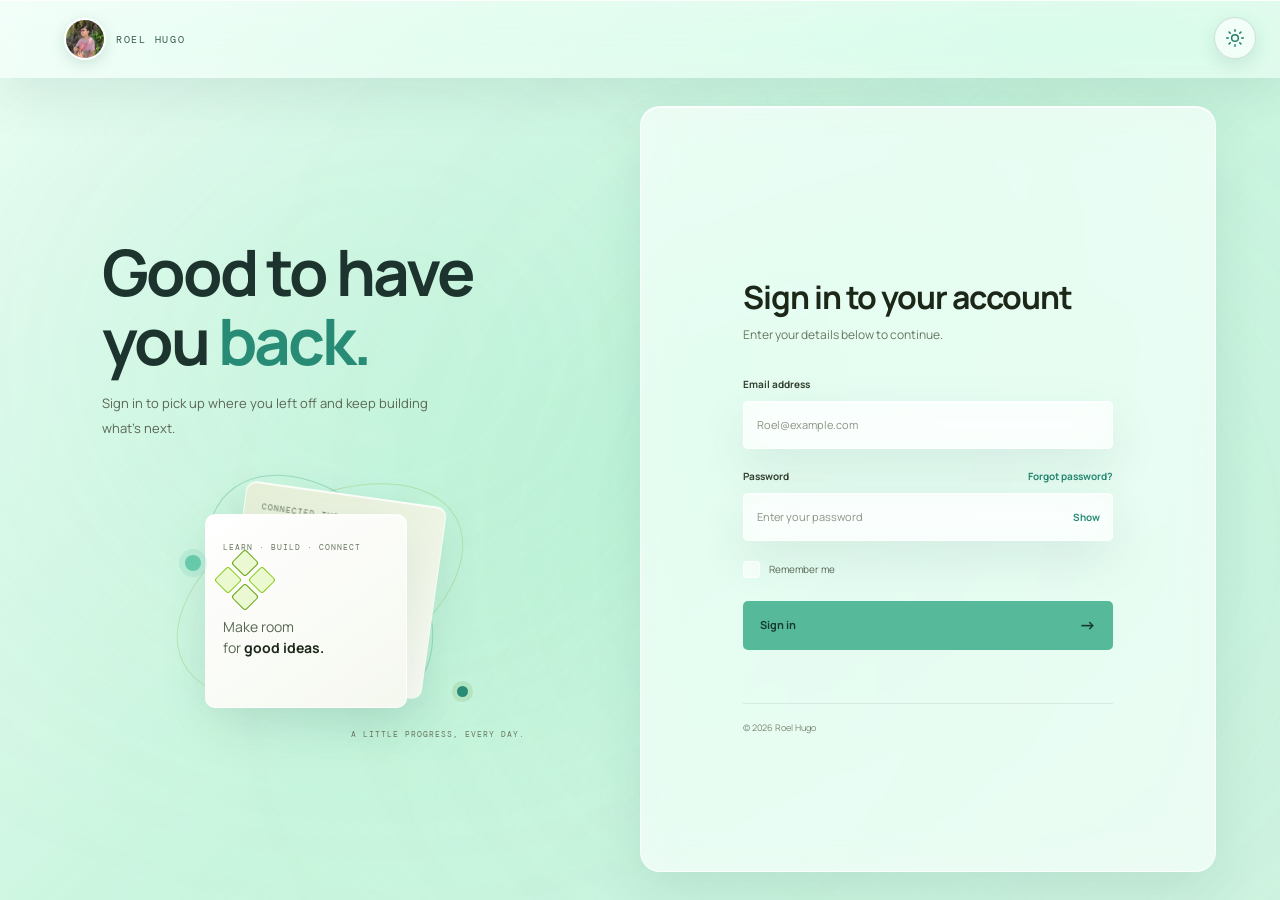
==== commit 27adbeb7: "Add theme toggle functionality and aura background effect - Implemented theme toggle feature to swit" ====
--- a/index.html
+++ b/index.html
@@ -3,216 +3,93 @@
 <head>
   <meta charset="utf-8">
   <meta name="viewport" content="width=device-width, initial-scale=1">
-  <meta name="theme-color" content="#0b1220">
-  <meta name="description" content="Roel Jr Cañeda Hugo — BSIT student at the University of Cebu, interested in networking, software development, and IT project management.">
-  <title>Roel Jr Cañeda Hugo — IT Student</title>
+  <meta name="theme-color" content="#faf8f2">
+  <meta name="description" content="Sign in to your Roel Hugo account.">
+  <title>Sign in — Roel Hugo</title>
   <link rel="preconnect" href="https://fonts.googleapis.com">
   <link rel="preconnect" href="https://fonts.gstatic.com" crossorigin>
   <link href="https://fonts.googleapis.com/css2?family=DM+Mono:wght@400;500&family=Manrope:wght@400;500;600;700;800&display=swap" rel="stylesheet">
   <link rel="stylesheet" href="styles.css">
-  <script src="script.js" defer></script>
+  <script src="theme.js" defer></script>
+  <script src="login.js" defer></script>
 </head>
-<body>
-  <a class="skip-link" href="#main">Skip to content</a>
-  <header class="site-header">
-    <div class="container nav-wrap">
-      <a class="brand" href="#home" aria-label="Roel Hugo, home">
-        <span class="brand-mark">rh<span>.</span></span>
-        <span class="brand-name">ROEL HUGO</span>
-      </a>
-      <button class="menu-toggle" type="button" aria-label="Open navigation" aria-expanded="false" aria-controls="primary-navigation">
-        <span></span><span></span>
-      </button>
-      <nav class="primary-nav" id="primary-navigation" aria-label="Main navigation">
-        <a href="#about">About</a>
-        <a href="#skills">Skills</a>
-        <a href="#interests">Interests</a>
-        <a class="nav-cta" href="#contact">Let’s talk <span aria-hidden="true">↗</span></a>
-      </nav>
-    </div>
+<body class="login-page">
+  <div class="aura-bg" aria-hidden="true">
+    <div class="aura-layer-1" aria-hidden="true"></div>
+    <div class="aura-layer-2" aria-hidden="true"></div>
+    <div class="aura-layer-3" aria-hidden="true"></div>
+    <div class="aura-layer-4" aria-hidden="true"></div>
+  </div>
+  <a class="skip-link" href="#login-form">Skip to sign in</a>
+  <button class="theme-toggle" type="button" aria-label="Switch to dark mode" title="Switch to dark mode">
+    <svg class="theme-icon theme-icon-sun" viewBox="0 0 24 24" aria-hidden="true"><circle cx="12" cy="12" r="4"></circle><path d="M12 2v2m0 16v2M4.93 4.93l1.42 1.42m11.3 11.3 1.42 1.42M2 12h2m16 0h2M4.93 19.07l1.42-1.42m11.3-11.3 1.42-1.42"></path></svg>
+    <svg class="theme-icon theme-icon-moon" viewBox="0 0 24 24" aria-hidden="true"><path d="M20.2 15.4A8.5 8.5 0 0 1 8.6 3.8 8.5 8.5 0 1 0 20.2 15.4Z"></path></svg>
+  </button>
+  <header class="login-header">
+    <a class="brand" aria-label="Roel Hugo">
+      <img class="brand-profile-photo" src="assets/profile-photo.png" alt="">
+      <span class="brand-name">ROEL HUGO</span>
+    </a>
   </header>
 
-  <main id="main">
-    <section class="hero section-shell" id="home">
-      <div class="container hero-grid">
-        <div class="hero-copy">
-          <p class="eyebrow"><span class="status-dot"></span> BSIT STUDENT · UNIVERSITY OF CEBU</p>
-          <h1>Curious mind.<br><span>Connected thinking.</span></h1>
-          <p class="hero-intro">I’m <strong>Roel Jr Cañeda Hugo</strong> — an aspiring IT Student exploring how thoughtful software, reliable networks, and well-run projects can make a real difference.</p>
-          <div class="hero-focus">
-            <span>Networking</span><span>Software development</span><span>IT project management</span>
-          </div>
-          <div class="hero-actions">
-            <a class="button button-primary" href="#contact">Contact me <span aria-hidden="true">↗</span></a>
-            <a class="text-link" href="#about">Get to know me <span aria-hidden="true">↓</span></a>
+  <main class="login-layout">
+    <section class="login-intro" aria-labelledby="intro-heading">
+      <div class="login-intro-copy">
+        <h1 class="login-intro-heading" id="intro-heading">Good to have<br>you <span>back.</span></h1>
+        <p>Sign in to pick up where you left off and keep building what’s next.</p>
+      </div>
+      <div class="login-art" aria-hidden="true">
+        <div class="login-art-orbit login-art-orbit-one"></div>
+        <div class="login-art-orbit login-art-orbit-two"></div>
+        <div class="login-art-dot login-art-dot-one"></div>
+        <div class="login-art-dot login-art-dot-two"></div>
+        <div class="login-art-card login-art-card-back">
+          <span class="art-card-label">CONNECTED THINKING</span>
+          <div class="art-network">
+            <span></span><span></span><span></span><span></span>
           </div>
         </div>
-        <div class="hero-visual" role="img" aria-label="Abstract illustration of connected technology">
-          <div class="visual-glow"></div>
-          <div class="network-lines" aria-hidden="true"></div>
-          <div class="orbit orbit-one" aria-hidden="true"></div>
-          <div class="orbit orbit-two" aria-hidden="true"></div>
-          <div class="node node-top"><span class="node-icon">01</span><span>NETWORKS</span></div>
-          <div class="node node-left"><span class="node-icon">&lt;/&gt;</span><span>CODE</span></div>
-          <div class="node node-right"><span class="node-icon">↗</span><span>IDEAS</span></div>
-          <div class="core-card">
-            <div class="core-symbol" aria-hidden="true"><span></span><span></span><span></span><span></span></div>
-            <p>Building a better<br><strong>digital tomorrow.</strong></p>
-            <span class="core-caption">LEARN · BUILD · CONNECT</span>
-          </div>
-          <span class="visual-label visual-label-one">CEBU, PH</span>
-          <span class="visual-label visual-label-two">FIG. 001 — MY APPROACH</span>
+        <div class="login-art-card login-art-card-front">
+          <span class="art-card-label">LEARN · BUILD · CONNECT</span>
+          <div class="art-core"><span></span><span></span><span></span><span></span></div>
+          <p>Make room<br>for <strong>good ideas.</strong></p>
         </div>
-      </div>
-      <div class="container hero-bottom">
-        <span>SCROLL TO EXPLORE</span><span class="scroll-line" aria-hidden="true"></span>
-        <span class="hero-index">01 / 04</span>
+        <span class="art-caption">A LITTLE PROGRESS, EVERY DAY.</span>
       </div>
     </section>
 
-    <section class="section-shell about-section" id="about">
-      <div class="container">
-        <div class="section-heading">
-          <p class="eyebrow">01 — A LITTLE ABOUT ME</p>
-          <h2>Technology is best<br>when it <span>solves something.</span></h2>
-        </div>
-        <div class="about-grid">
-          <div class="about-main">
-            <p class="large-copy">I’m currently pursuing a Bachelor of Science in Information Technology at the University of Cebu. I enjoy understanding how systems work—from the network underneath to the software people use every day.</p>
-            <p class="body-copy">My approach is grounded in curiosity and practical problem-solving: break a challenge into manageable parts, research the options, and keep learning through hands-on work. I’m especially interested in building my skills across networking, programming, and project coordination.</p>
-            <a class="text-link" href="#skills">Explore my skill set <span aria-hidden="true">↗</span></a>
+    <section class="login-panel" aria-labelledby="login-heading">
+      <div class="login-form-wrap">
+        <h2 class="login-heading" id="login-heading">Sign in to your account</h2>
+        <p class="login-subheading">Enter your details below to continue.</p>
+
+        <form class="login-form" id="login-form">
+          <div class="login-field">
+            <label for="login-email">Email address</label>
+            <input id="login-email" name="email" type="email" autocomplete="email" placeholder="Roel@example.com" required>
           </div>
-          <aside class="about-note">
-            <span class="note-number">01.</span>
-            <div>
-              <p class="eyebrow">CURRENTLY FOCUSED ON</p>
-              <h3>Learning by<br>doing.</h3>
-              <p>Growing a strong foundation in IT, one new concept and one practical challenge at a time.</p>
+          <div class="login-field">
+            <div class="login-password-label">
+              <label for="login-password">Password</label>
+              <button class="login-text-button" id="forgot-password" type="button">Forgot password?</button>
             </div>
-            <span class="note-decoration" aria-hidden="true">✳</span>
-          </aside>
-        </div>
-      </div>
-    </section>
-
-    <section class="section-shell skills-section" id="skills">
-      <div class="container">
-        <div class="section-heading section-heading-row">
-          <div>
-            <p class="eyebrow">02 — WHAT I’M BUILDING</p>
-            <h2>A growing <span>toolkit.</span></h2>
+            <div class="login-password-input">
+              <input id="login-password" name="password" type="password" autocomplete="current-password" placeholder="Enter your password" required>
+              <button class="password-toggle" id="password-toggle" type="button" aria-label="Show password" aria-pressed="false">Show</button>
+            </div>
           </div>
-          <p class="heading-aside">Core areas I’m studying and putting into practice.</p>
-        </div>
-        <div class="skills-grid">
-          <article class="skill-card">
-            <span class="skill-index">01 / CODE</span>
-            <div class="skill-icon" aria-hidden="true">&lt;/&gt;</div>
-            <h3>Python programming</h3>
-            <p>Writing code, exploring logic, and developing a practical programming foundation.</p>
-            <div class="tag-list"><span>Python</span><span>Programming fundamentals</span></div>
-          </article>
-          <article class="skill-card">
-            <span class="skill-index">02 / CONNECT</span>
-            <div class="skill-icon network-icon" aria-hidden="true">⌘</div>
-            <h3>Cisco networking</h3>
-            <p>Learning network configuration and connectivity through labs and simulation.</p>
-            <div class="tag-list"><span>Packet Tracer</span><span>VLANs</span></div>
-          </article>
-          <article class="skill-card">
-            <span class="skill-index">03 / ORGANIZE</span>
-            <div class="skill-icon" aria-hidden="true">◷</div>
-            <h3>IT project management</h3>
-            <p>Exploring how to plan, coordinate, and move technology projects forward.</p>
-            <div class="tag-list"><span>Planning</span><span>Coordination</span></div>
-          </article>
-          <article class="skill-card">
-            <span class="skill-index">04 / DISCOVER</span>
-            <div class="skill-icon" aria-hidden="true">⌕</div>
-            <h3>IT research</h3>
-            <p>Finding useful information, evaluating ideas, and turning research into insight.</p>
-            <div class="tag-list"><span>Research</span><span>Problem-solving</span></div>
-          </article>
-        </div>
-      </div>
-    </section>
-
-    <section class="section-shell interests-section" id="interests">
-      <div class="container interests-grid">
-        <div class="interests-copy">
-          <p class="eyebrow">03 — OFF THE CLOCK</p>
-          <h2>Play is part<br>of the <span>process.</span></h2>
-          <p class="body-copy">Games are one of my favorite ways to unwind, think creatively, and connect with friends. From building whole worlds to competing as a team, each one has its own kind of fun.</p>
-          <p class="mono-label">MY CURRENT ROTATION</p>
-        </div>
-        <div class="games-list">
-          <article class="game-item">
-            <span class="game-number">01</span><span class="game-glyph game-glyph-minecraft" aria-hidden="true">▦</span>
-            <div><h3>Minecraft</h3><p>Build. Explore. Create.</p></div><span class="game-arrow" aria-hidden="true">↗</span>
-          </article>
-          <article class="game-item">
-            <span class="game-number">02</span><span class="game-glyph game-glyph-roblox" aria-hidden="true">◇</span>
-            <div><h3>Roblox</h3><p>Endless ways to play.</p></div><span class="game-arrow" aria-hidden="true">↗</span>
-          </article>
-          <article class="game-item">
-            <span class="game-number">03</span><span class="game-glyph game-glyph-ml" aria-hidden="true">✦</span>
-            <div><h3>Mobile Legends</h3><p>Strategy meets teamwork.</p></div><span class="game-arrow" aria-hidden="true">↗</span>
-          </article>
-          <article class="game-item">
-            <span class="game-number">04</span><span class="game-glyph game-glyph-cod" aria-hidden="true">⌖</span>
-            <div><h3>Call of Duty: Mobile</h3><p>Quick matches, big energy.</p></div><span class="game-arrow" aria-hidden="true">↗</span>
-          </article>
-        </div>
-      </div>
-    </section>
-
-    <section class="contact-section section-shell" id="contact">
-      <div class="container">
-        <div class="contact-top">
-          <div>
-            <p class="eyebrow">04 — YOUR TURN</p>
-            <h2>Have a good<br><span>idea?</span> Let’s talk.</h2>
-          </div>
-          <p class="contact-intro">Have a project, opportunity, or just want to talk tech? Send me a message and let’s start a conversation.</p>
-        </div>
-        <div class="contact-grid">
-          <form class="contact-form" id="contact-form">
-            <div class="form-row">
-              <label for="name">Your name</label>
-              <input id="name" name="name" type="text" placeholder="Roel Jr Cañeda Hugo" autocomplete="name" required>
-            </div>
-            <div class="form-row">
-              <label for="email">Email address</label>
-              <input id="email" name="email" type="email" placeholder="totie@example.com" autocomplete="email" required>
-            </div>
-            <div class="form-row">
-              <label for="message">Your message</label>
-              <textarea id="message" name="message" rows="4" placeholder="Tell me what’s on your mind..." required></textarea>
-            </div>
-            <button class="button button-primary form-submit" type="submit">Open email draft <span aria-hidden="true">↗</span></button>
-          </form>
-          <aside class="contact-details">
-            <p class="eyebrow">FIND ME ONLINE</p>
-            <p class="social-note">I’m always open to meeting people, sharing ideas, and learning from the community.</p>
-            <div class="social-links">
-              <a href="https://github.com/" target="_blank" rel="noreferrer" aria-label="GitHub (add your profile URL)">
-                <svg viewBox="0 0 24 24" aria-hidden="true"><path d="M9 19c-4.3 1.4-4.3-2.5-6-3m12 6v-3.9a3.4 3.4 0 0 0-.9-2.7c3-.3 6.2-1.5 6.2-6.8a5.3 5.3 0 0 0-1.4-3.7 4.9 4.9 0 0 0-.1-3.7s-1.1-.3-3.8 1.4a13 13 0 0 0-6.9 0C5.4.9 4.3 1.2 4.3 1.2a4.9 4.9 0 0 0-.1 3.7 5.3 5.3 0 0 0-1.4 3.7c0 5.3 3.2 6.5 6.2 6.8a3.4 3.4 0 0 0-.9 2.7V22"/></svg>
-                <span>GitHub</span><span class="social-arrow" aria-hidden="true">↗</span>
-              </a>
-              <a class="email-link" href="mailto:YOUR_EMAIL@example.com" aria-label="Email Roel (replace the placeholder address)">
-                <svg viewBox="0 0 24 24" aria-hidden="true"><rect x="2" y="4" width="20" height="16" rx="2"/><path d="m22 7-10 6L2 7"/></svg>
-                <span>Email</span><span class="social-arrow" aria-hidden="true">↗</span>
-              </a>
-            </div>
-          </aside>
-        </div>
-        <footer class="site-footer">
-          <a class="brand" href="#home"><span class="brand-mark">rh<span>.</span></span><span class="brand-name">ROEL HUGO</span></a>
-          <span>Designed with curiosity in Cebu, Philippines.</span>
-          <a class="back-top" href="#home">Back to top ↑</a>
-        </footer>
-      </div>
+          <label class="remember-option">
+            <input type="checkbox" name="remember">
+            <span class="remember-check" aria-hidden="true"></span>
+            <span>Remember me</span>
+          </label>
+          <button class="button button-primary login-submit" type="submit">Sign in <span aria-hidden="true">→</span></button>
+          <p class="login-message" id="login-message" role="status" aria-live="polite"></p>
+        </form>
+      <footer class="login-footer">
+        <span>© 2026 Roel Hugo</span>
+      </footer>
     </section>
   </main>
 </body>
-</html>+</html>
--- a/styles.css
+++ b/styles.css
@@ -1,12 +1,12 @@
 :root {
   color-scheme: light;
-  --ink: #1c2718;
-  --muted: #596653;
-  --base: #fbfcf8;
-  --line: rgba(54, 77, 39, .14);
-  --blue: #4d7c0f;
-  --blue-bright: #3f6212;
-  --teal: #4d7c0f;
+  --ink: #1c332e;
+  --muted: #536b65;
+  --base: #faf8f2;
+  --line: rgba(45, 91, 79, .14);
+  --blue: #2d9b82;
+  --blue-bright: #247d69;
+  --teal: #2d9b82;
   --font: "Manrope", "Segoe UI", sans-serif;
   --mono: "DM Mono", Consolas, monospace;
 }
@@ -301,4 +301,924 @@
 
 @media (max-width: 680px) {
   .primary-nav { background: rgba(251, 252, 248, .99); }
+}
+
+.login-page { min-height: 100vh; background: transparent; }
+.login-header { min-height: 78px; display: flex; align-items: center; justify-content: space-between; padding: 0 clamp(24px, 5vw, 76px); border-bottom: 1px solid rgba(54, 77, 39, .1); }
+.login-header .brand-mark { color: var(--ink); }
+.login-back-link { color: #52604d; font-size: 11px; font-weight: 700; }
+.login-back-link span { margin-left: 7px; color: #4d7c0f; }
+.brand-profile-photo {
+  display: block;
+  width: 42px;
+  height: 42px;
+  flex: 0 0 42px;
+  border: 2px solid rgba(255, 255, 255, .9);
+  border-radius: 50%;
+  object-fit: cover;
+  object-position: center 34%;
+  box-shadow: 0 4px 14px rgba(35, 92, 77, .16);
+}
+.login-layout { min-height: calc(100vh - 78px); display: grid; grid-template-columns: 1fr 1fr; }
+.login-intro { position: relative; min-height: 650px; display: flex; flex-direction: column; justify-content: center; padding: 62px clamp(36px, 8vw, 126px); overflow: hidden; background: transparent; }
+.login-intro-copy { position: relative; z-index: 2; max-width: 460px; }
+.login-intro .eyebrow { margin-bottom: 22px; font-size: 9px; }
+.login-intro-heading { margin: 0 0 16px; font-size: clamp(43px, 5vw, 65px); line-height: 1.08; letter-spacing: -3px; }
+.login-intro-heading span { color: #4d7c0f; }
+.login-intro-copy > p:last-child { max-width: 345px; margin: 0; color: #596653; font-size: 13px; line-height: 1.9; }
+.login-art { position: relative; width: min(100%, 410px); height: 275px; margin: 26px auto 0; }
+.login-art-orbit { position: absolute; top: 35px; left: 50%; width: 310px; height: 180px; border: 1px solid rgba(101, 163, 13, .2); border-radius: 50%; transform: translateX(-50%) rotate(-28deg); }
+.login-art-orbit-two { width: 270px; transform: translateX(-50%) rotate(47deg); border-color: rgba(132, 204, 22, .27); }
+.login-art-card { position: absolute; width: 202px; height: 194px; padding: 17px; border: 1px solid rgba(101, 163, 13, .24); border-radius: 10px; box-shadow: 0 18px 48px rgba(53, 76, 35, .12); }
+.login-art-card-back { top: 27px; left: calc(50% - 87px); display: flex; flex-direction: column; justify-content: space-between; transform: rotate(8deg); background: linear-gradient(145deg, #e5efd7, #f9fbf4); }
+.login-art-card-front { top: 48px; left: calc(50% - 115px); z-index: 1; background: linear-gradient(145deg, #fff, #f5f8ef); }
+.art-card-label, .art-caption { color: #68775e; font-family: var(--mono); font-size: 8px; letter-spacing: 1px; }
+.art-network { position: relative; width: 116px; height: 95px; margin: auto; background: linear-gradient(35deg, transparent 48.8%, rgba(101, 163, 13, .38) 49.4%, rgba(101, 163, 13, .38) 50%, transparent 50.6%), linear-gradient(145deg, transparent 48.8%, rgba(101, 163, 13, .28) 49.4%, rgba(101, 163, 13, .28) 50%, transparent 50.6%); }
+.art-network span { position: absolute; width: 12px; height: 12px; border: 2px solid #65a30d; border-radius: 50%; background: #f7faef; }
+.art-network span:nth-child(1) { top: 8px; left: 47px; }
+.art-network span:nth-child(2) { top: 43px; left: 9px; }
+.art-network span:nth-child(3) { top: 43px; right: 9px; border-color: #84cc16; }
+.art-network span:nth-child(4) { bottom: 4px; left: 47px; background: #a3e635; }
+.art-core { width: 44px; height: 44px; display: grid; grid-template-columns: 1fr 1fr; gap: 4px; transform: rotate(45deg); }
+.art-core span { border: 1px solid #65a30d; border-radius: 3px; background: rgba(163, 230, 53, .2); }
+.art-core span:nth-child(2), .art-core span:nth-child(3) { border-color: #84cc16; background: rgba(190, 242, 100, .28); }
+.login-art-card-front p { margin: 14px 0 0; color: #596653; font-size: 14px; line-height: 1.5; }
+.login-art-card-front p strong { color: #1c2718; }
+.login-art-dot { position: absolute; z-index: 2; width: 16px; height: 16px; border-radius: 50%; background: #a3e635; box-shadow: 0 0 0 6px rgba(163, 230, 53, .18); }
+.login-art-dot-one { top: 89px; left: 17%; }
+.login-art-dot-two { right: 14%; bottom: 44px; width: 11px; height: 11px; background: #4d7c0f; box-shadow: 0 0 0 5px rgba(77, 124, 15, .12); }
+.art-caption { position: absolute; right: 0; bottom: 0; }
+.login-side-note { position: absolute; bottom: 26px; left: clamp(36px, 8vw, 126px); margin: 0; color: #68775e; font-family: var(--mono); font-size: 9px; letter-spacing: .4px; }
+.login-panel { display: flex; flex-direction: column; justify-content: center; padding: 58px clamp(32px, 8vw, 120px) 24px; }
+.login-form-wrap { width: min(100%, 390px); margin: auto; }
+.login-form-wrap > .eyebrow { margin-bottom: 13px; font-size: 9px; }
+.login-heading { margin: 0 0 7px; color: #1c2718; font-size: clamp(25px, 2.6vw, 32px); line-height: 1.3; letter-spacing: -1.1px; }
+.login-subheading { margin: 0 0 30px; color: #68775e; font-size: 12px; }
+.login-field { display: flex; flex-direction: column; gap: 8px; margin-bottom: 19px; }
+.login-field label, .login-password-label { color: #35412f; font-size: 10px; font-weight: 700; }
+.login-password-label { display: flex; justify-content: space-between; align-items: center; }
+.login-field input { width: 100%; min-height: 48px; padding: 0 13px; border: 1px solid rgba(54, 77, 39, .2); border-radius: 5px; outline: none; background: #fff; color: #1c2718; font-size: 11px; transition: border-color .2s ease, box-shadow .2s ease; }
+.login-field input::placeholder { color: #899383; }
+.login-field input:focus { border-color: #65a30d; box-shadow: 0 0 0 3px rgba(132, 204, 22, .14); }
+.login-password-input { position: relative; }
+.login-password-input input { padding-right: 60px; }
+.login-text-button, .password-toggle { padding: 0; border: 0; background: transparent; color: #4d7c0f; font-size: 10px; font-weight: 700; cursor: pointer; }
+.password-toggle { position: absolute; top: 50%; right: 13px; transform: translateY(-50%); }
+.login-text-button:hover, .password-toggle:hover, .login-create a:hover { color: #3f6212; text-decoration: underline; }
+.login-text-button:focus-visible, .password-toggle:focus-visible, .login-back-link:focus-visible, .login-create a:focus-visible, .login-footer a:focus-visible { outline: 2px solid #65a30d; outline-offset: 4px; }
+.remember-option { position: relative; display: inline-flex; align-items: center; gap: 9px; margin: 1px 0 23px; color: #596653; font-size: 10px; cursor: pointer; }
+.remember-option input { position: absolute; width: 18px; height: 18px; margin: 0; opacity: 0; }
+.remember-check { width: 17px; height: 17px; display: grid; place-items: center; border: 1px solid rgba(54, 77, 39, .3); border-radius: 4px; background: #fff; }
+.remember-option input:checked + .remember-check { border-color: #65a30d; background: #a3e635; }
+.remember-option input:checked + .remember-check::after { width: 7px; height: 4px; border-bottom: 2px solid #1c2718; border-left: 2px solid #1c2718; content: ""; transform: rotate(-45deg) translateY(-1px); }
+.remember-option input:focus-visible + .remember-check { outline: 2px solid #65a30d; outline-offset: 3px; }
+.login-submit { width: 100%; min-height: 49px; justify-content: space-between; padding-inline: 17px; border-radius: 5px; font-size: 11px; }
+.login-submit span { font-size: 17px; }
+.login-message { min-height: 18px; margin: 11px 0 0; color: #596653; font-size: 10px; line-height: 1.6; }
+.login-create { margin: 25px 0 0; padding-top: 22px; border-top: 1px solid rgba(54, 77, 39, .12); color: #68775e; text-align: center; font-size: 10px; }
+.login-create a { color: #4d7c0f; font-weight: 700; }
+.login-create a span { margin-left: 3px; }
+.login-security-note { display: flex; align-items: center; justify-content: center; gap: 7px; margin: 29px 0 0; color: #7b8772; font-size: 9px; }
+.login-security-note span { color: #65a30d; font-size: 13px; }
+.login-footer { width: min(100%, 390px); display: flex; justify-content: space-between; gap: 16px; margin: 24px auto 0; padding-top: 16px; border-top: 1px solid rgba(54, 77, 39, .1); color: #7b8772; font-size: 9px; }
+.login-footer a { color: #596653; }
+
+@media (max-width: 760px) {
+  .login-header { min-height: 68px; padding-inline: 22px; }
+  .login-layout { min-height: calc(100vh - 68px); grid-template-columns: 1fr; }
+  .login-intro { min-height: 460px; padding: 48px 28px 42px; }
+  .login-intro-heading { font-size: clamp(42px, 10vw, 58px); }
+  .login-art { height: 210px; margin-top: 9px; transform: scale(.86); transform-origin: center top; }
+  .login-art-orbit { top: 12px; }
+  .login-art-card-back { top: 3px; }
+  .login-art-card-front { top: 23px; }
+  .login-side-note { bottom: 17px; left: 28px; }
+  .login-panel { min-height: 600px; padding: 55px 28px 22px; }
+}
+
+@media (max-width: 380px) {
+  .login-back-link { font-size: 10px; }
+  .login-intro { padding-inline: 21px; }
+  .login-side-note { left: 21px; font-size: 8px; }
+  .login-panel { padding-inline: 21px; }
+}
+
+.dashboard-page { min-height: 100vh; background: transparent; color: #1c332e; }
+.dashboard-sidebar { position: fixed; z-index: 30; inset: 0 auto 0 0; width: 245px; display: flex; flex-direction: column; padding: 27px 16px 20px; background: #1c2718; color: #f7f9f2; }
+.dashboard-logo { width: fit-content; display: flex; align-items: center; gap: 13px; padding: 0 10px; color: #f7f9f2; }
+.dashboard-logo-icon { position: relative; width: 24px; height: 24px; border: 2px solid currentColor; border-radius: 7px; }
+.dashboard-logo-icon::before { position: absolute; inset: 4px; border: 2px solid currentColor; border-radius: 50%; content: ""; }
+.dashboard-logo-icon::after { position: absolute; top: 3px; right: 3px; width: 3px; height: 3px; border-radius: 50%; background: #a3e635; content: ""; }
+.dashboard-logo-word { font-size: 22px; font-weight: 800; letter-spacing: -1.5px; }
+.dashboard-logo-word span { color: #a3e635; }
+.dashboard-nav { display: grid; gap: 8px; margin-top: 51px; }
+.dashboard-nav-link { width: 100%; min-height: 49px; display: flex; align-items: center; gap: 15px; padding: 0 12px; border: 0; border-radius: 7px; background: transparent; color: #e6eadf; text-align: left; font-size: 12px; font-weight: 600; cursor: pointer; transition: background .2s ease, color .2s ease; }
+.dashboard-nav-link:hover, .dashboard-nav-link:focus-visible { outline: none; background: rgba(255, 255, 255, .1); color: #bef264; }
+.dashboard-nav-link.is-current { background: rgba(255, 255, 255, .09); color: #fff; font-weight: 800; }
+.dashboard-nav-link svg { width: 22px; height: 22px; flex: 0 0 22px; fill: none; stroke: currentColor; stroke-width: 1.8; stroke-linecap: round; stroke-linejoin: round; }
+.dashboard-nav-link.is-current svg { stroke: #bef264; }
+.dashboard-nav-link.is-profile { margin-top: 4px; }
+.mini-avatar { width: 25px; height: 25px; display: grid; place-items: center; flex: 0 0 25px; border: 1px solid #bef264; border-radius: 50%; background: #43513b; color: #eff8dd; font-size: 8px; font-weight: 800; }
+.dashboard-sidebar-bottom { display: grid; gap: 8px; margin-top: auto; }
+.dashboard-main { min-height: 100vh; margin-left: 245px; padding: 50px 38px 36px; }
+.dashboard-content { width: min(100%, 950px); margin-inline: auto; }
+.profile-search-wrap { position: relative; min-height: 62px; display: flex; align-items: center; gap: 16px; margin: -25px 0 28px; padding: 10px 45px 10px 16px; border: 1px solid rgba(54, 77, 39, .15); border-radius: 9px; background: #fff; box-shadow: 0 8px 26px rgba(53, 76, 35, .05); }
+.profile-search-wrap[hidden] { display: none; }
+.profile-search-wrap label { flex: 0 0 auto; color: #596653; font-size: 11px; font-weight: 700; }
+.profile-search-wrap input { width: 100%; min-width: 0; height: 39px; padding: 0 12px; border: 1px solid rgba(54, 77, 39, .14); border-radius: 5px; outline: none; background: #fbfcf8; color: #1c2718; font-size: 11px; }
+.profile-search-wrap input:focus { border-color: #65a30d; box-shadow: 0 0 0 3px rgba(132, 204, 22, .13); }
+.search-close { position: absolute; right: 13px; top: 50%; transform: translateY(-50%); border: 0; background: transparent; color: #68775e; font-size: 23px; cursor: pointer; }
+.profile-header { display: grid; grid-template-columns: 178px minmax(0, 1fr); column-gap: clamp(30px, 6vw, 74px); align-items: start; max-width: 760px; margin: 0 auto; }
+.profile-avatar-wrap { display: flex; justify-content: center; padding-top: 8px; }
+.profile-avatar { position: relative; width: 148px; aspect-ratio: 1; display: grid; place-items: center; overflow: hidden; border: 4px solid #fbfcf8; border-radius: 50%; background: radial-gradient(circle at 28% 25%, #d9edb7, #a3c76b 48%, #526c37 100%); box-shadow: 0 0 0 2px #a3e635; }
+.profile-avatar::before, .profile-avatar::after { position: absolute; border: 1px solid rgba(255, 255, 255, .5); border-radius: 50%; content: ""; }
+.profile-avatar::before { inset: 13px; }
+.profile-avatar::after { inset: 27px; border-color: rgba(28, 39, 24, .23); }
+.avatar-orbit { position: absolute; width: 130%; height: 36px; border: 1px solid rgba(255, 255, 255, .48); border-radius: 50%; transform: rotate(-35deg); }
+.avatar-initials { position: relative; z-index: 1; color: #25351a; font-size: 35px; font-weight: 800; letter-spacing: -3px; }
+.avatar-spark { position: absolute; z-index: 2; top: 21px; right: 22px; color: #f7ffe9; font-size: 15px; }
+.profile-info { min-width: 0; }
+.profile-name-row { display: flex; align-items: center; gap: 13px; }
+.profile-handle { margin: 0; font-size: 21px; font-weight: 600; letter-spacing: -.7px; }
+.profile-status { color: #65a30d; font-size: 10px; }
+.profile-settings { width: 34px; height: 34px; display: grid; place-items: center; border: 0; border-radius: 50%; background: transparent; color: #35412f; cursor: pointer; }
+.profile-settings:hover, .profile-settings:focus-visible { outline: none; background: #eff4e7; }
+.profile-settings svg { width: 21px; fill: none; stroke: currentColor; stroke-width: 1.7; stroke-linecap: round; stroke-linejoin: round; }
+.profile-info h1 { margin: 7px 0 18px; color: #596653; font-size: 12px; font-weight: 500; letter-spacing: 0; line-height: 1.5; }
+.profile-stats { display: flex; flex-wrap: wrap; gap: 22px; margin-bottom: 16px; color: #46523e; font-size: 11px; }
+.profile-stats strong { color: #1c2718; font-size: 12px; }
+.profile-bio { max-width: 435px; color: #596653; font-size: 11px; line-height: 1.8; }
+.profile-bio p { margin: 0 0 2px; }
+.profile-bio-title { color: #35412f; font-weight: 700; }
+.profile-bio-tags { color: #4d7c0f; }
+.profile-bio-tags span { color: #9aa58e; }
+.profile-actions { grid-column: 2; display: grid; grid-template-columns: 1fr 1fr; gap: 9px; margin-top: 24px; }
+.profile-action-button { min-height: 39px; display: grid; place-items: center; padding: 8px 14px; border: 1px solid #a3e635; border-radius: 6px; background: #a3e635; color: #1c2718; font-size: 11px; font-weight: 800; transition: background .2s ease, transform .2s ease; }
+.profile-action-button:hover { transform: translateY(-1px); background: #bef264; }
+.profile-action-secondary { border-color: rgba(54, 77, 39, .16); background: #f0f4e9; }
+.profile-action-secondary:hover { background: #e5efd7; }
+.highlights { max-width: 760px; display: flex; gap: clamp(26px, 5vw, 58px); margin: 43px auto 49px; padding-left: 16px; }
+.highlight-item { display: grid; justify-items: center; gap: 8px; color: #46523e; font-size: 9px; font-weight: 700; }
+.highlight-ring { position: relative; width: 67px; height: 67px; display: grid; place-items: center; border: 1px solid #c9d8b1; border-radius: 50%; background: #f0f4e9; box-shadow: 0 0 0 4px #fbfcf8, 0 0 0 5px #d9e5c8; transition: box-shadow .25s ease, transform .25s cubic-bezier(.2, .8, .2, 1), background-color .25s ease; }
+.highlight-ring::after { position: absolute; inset: -5px; border: 1px solid currentColor; border-radius: inherit; content: ""; opacity: 0; pointer-events: none; }
+.highlight-item:hover .highlight-ring,
+.highlight-item:focus-visible .highlight-ring { transform: translateY(-3px); box-shadow: 0 0 0 4px #fbfcf8, 0 0 0 6px #a3e635; }
+.highlight-item.is-activating .highlight-ring { animation: highlight-pop .58s cubic-bezier(.2, .8, .2, 1); background-color: color-mix(in srgb, var(--highlight-color) 14%, #edf6f1); box-shadow: 0 0 0 4px #faf8f2, 0 0 0 7px color-mix(in srgb, var(--highlight-color) 48%, transparent), 0 0 32px color-mix(in srgb, var(--highlight-color) 40%, transparent); }
+.highlight-item.is-activating .highlight-ring::after { animation: highlight-ripple .72s ease-out; }
+.highlight-item.is-activating .highlight-symbol { animation: highlight-symbol-pop .58s cubic-bezier(.2, .8, .2, 1); color: var(--highlight-color); }
+.highlight-item:nth-child(1) { --highlight-color: #63bd9f; }
+.highlight-item:nth-child(2) { --highlight-color: #73a5e6; }
+.highlight-item:nth-child(3) { --highlight-color: #4bbfc0; }
+.highlight-item:nth-child(4) { --highlight-color: #b695e8; }
+@keyframes highlight-pop {
+  45% { transform: translateY(-5px) scale(1.12) rotate(8deg); }
+  100% { transform: translateY(-2px) scale(1); }
+}
+@keyframes highlight-ripple {
+  0% { opacity: .72; transform: scale(.88); }
+  100% { opacity: 0; transform: scale(1.52); }
+}
+@keyframes highlight-symbol-pop {
+  45% { transform: scale(1.3) rotate(-9deg); }
+  100% { transform: scale(1); }
+}
+.highlight-symbol { color: #4d7c0f; font-family: var(--mono); font-size: 20px; font-weight: 500; }
+.highlight-item:nth-child(2) .highlight-symbol { font-size: 13px; }
+.profile-feed { border-top: 1px solid rgba(54, 77, 39, .14); }
+.feed-tabs { min-height: 53px; display: flex; justify-content: center; gap: clamp(65px, 11vw, 130px); }
+.feed-tab { position: relative; min-width: 64px; display: inline-flex; align-items: center; justify-content: center; gap: 8px; border: 0; background: transparent; color: #7b8772; cursor: pointer; }
+.feed-tab::after { position: absolute; right: 0; bottom: -1px; left: 0; height: 2px; background: transparent; content: ""; }
+.feed-tab.is-active { color: #35412f; }
+.feed-tab.is-active::after { background: #4d7c0f; }
+.feed-tab svg { width: 17px; height: 17px; fill: none; stroke: currentColor; stroke-width: 1.7; stroke-linecap: round; stroke-linejoin: round; }
+.feed-tab:first-child svg rect { fill: currentColor; stroke: none; }
+.feed-tab span { font-family: var(--mono); font-size: 8px; letter-spacing: 1px; text-transform: uppercase; }
+.post-grid { display: grid; grid-template-columns: repeat(3, minmax(0, 1fr)); gap: 4px; }
+.post-card { position: relative; aspect-ratio: 1 / 1; display: flex; flex-direction: column; justify-content: flex-end; overflow: hidden; padding: clamp(13px, 2vw, 23px); isolation: isolate; color: #24321e; transition: filter .2s ease; }
+.post-card::before { position: absolute; z-index: -1; inset: 0; background: linear-gradient(180deg, transparent 30%, rgba(255, 255, 255, .68) 100%); content: ""; transition: opacity .2s ease; }
+.post-card:hover { filter: saturate(1.12); }
+.post-card:hover .post-card-open { transform: translate(2px, -2px); }
+.post-card[hidden] { display: none; }
+.post-card-index { position: absolute; top: 15px; left: 16px; color: rgba(28, 39, 24, .67); font-family: var(--mono); font-size: 8px; letter-spacing: 1px; }
+.post-card-glyph { position: absolute; top: 50%; left: 50%; color: rgba(53, 65, 47, .8); font-family: var(--mono); font-size: clamp(35px, 6vw, 72px); font-weight: 500; transform: translate(-50%, -63%); }
+.post-card-title { font-size: clamp(11px, 1.5vw, 15px); font-weight: 800; line-height: 1.4; }
+.post-card-caption { margin-top: 4px; color: #596653; font-size: clamp(8px, 1vw, 10px); line-height: 1.5; }
+.post-card-open { position: absolute; top: 12px; right: 14px; color: rgba(28, 39, 24, .7); font-size: 15px; transition: transform .2s ease; }
+.post-card-code { background: radial-gradient(ellipse at 65% 28%, #e2f3c9, transparent 52%), #d1e4b1; }
+.post-card-network { background: radial-gradient(ellipse at 35% 37%, #f2f6e9, transparent 50%), #ccdaa9; }
+.post-card-project { background: radial-gradient(ellipse at 72% 30%, #e6ebc7, transparent 54%), #dce5bd; }
+.post-card-research { background: radial-gradient(ellipse at 40% 30%, #f1efd4, transparent 52%), #dfdfb8; }
+.post-card-build { background: radial-gradient(ellipse at 65% 32%, #dcecc5, transparent 54%), #bbd1a2; }
+.post-card-cebu { background: radial-gradient(ellipse at 42% 30%, #edf1d7, transparent 50%), #d3dfb8; }
+.search-empty { padding: 48px 12px; color: #68775e; text-align: center; font-size: 12px; }
+.search-empty[hidden] { display: none; }
+.about-strip, .games-strip { display: flex; align-items: baseline; gap: 24px; padding: 24px 2px 0; color: #596653; font-size: 10px; line-height: 1.8; }
+.about-strip-label { flex: 0 0 auto; margin: 0; color: #4d7c0f; font-family: var(--mono); font-size: 8px; letter-spacing: 1px; }
+.about-strip > p:last-child, .games-strip > p:last-child { margin: 0; }
+.games-strip { padding-top: 12px; }
+.games-strip > p:last-child span { color: #9aa58e; }
+.dashboard-footer { min-height: 61px; display: flex; align-items: end; justify-content: space-between; gap: 12px; margin-top: 12px; padding: 14px 2px 0; border-top: 1px solid rgba(54, 77, 39, .12); color: #7b8772; font-family: var(--mono); font-size: 8px; letter-spacing: .3px; }
+.dashboard-footer > span:first-child { color: #35412f; font-weight: 700; letter-spacing: .8px; }
+.dashboard-footer > span:first-child span { color: #4d7c0f; }
+.dashboard-footer a { color: #4d7c0f; }
+.message-dock { position: fixed; z-index: 25; right: 26px; bottom: 24px; min-width: 174px; min-height: 51px; display: flex; align-items: center; gap: 11px; padding: 0 15px; border: 1px solid rgba(54, 77, 39, .12); border-radius: 30px; background: #fff; box-shadow: 0 8px 28px rgba(53, 76, 35, .14); color: #35412f; font-size: 11px; font-weight: 800; cursor: pointer; transition: transform .2s ease, box-shadow .2s ease; }
+.message-dock:hover { transform: translateY(-2px); box-shadow: 0 12px 34px rgba(53, 76, 35, .18); }
+.message-dock svg { width: 22px; height: 22px; fill: none; stroke: #4d7c0f; stroke-width: 1.7; stroke-linecap: round; stroke-linejoin: round; }
+.message-dots { display: flex; margin-left: auto; padding-left: 7px; }
+.message-dots i { width: 23px; height: 23px; display: grid; place-items: center; margin-left: -7px; border: 2px solid #fff; border-radius: 50%; background: #dce9c9; color: #35412f; font-size: 7px; font-style: normal; }
+.message-dots i + i { background: #a3bd7d; }
+.dashboard-dialog { position: fixed; width: min(390px, calc(100% - 32px)); padding: 30px; border: 1px solid rgba(54, 77, 39, .14); border-radius: 13px; background: #fbfcf8; box-shadow: 0 22px 80px rgba(28, 39, 24, .25); color: #1c2718; text-align: center; }
+.dashboard-dialog::backdrop { background: rgba(28, 39, 24, .5); backdrop-filter: blur(3px); }
+.dialog-close { position: absolute; top: 10px; right: 13px; width: 30px; height: 30px; border: 0; border-radius: 50%; background: transparent; color: #68775e; font-size: 22px; cursor: pointer; }
+.dialog-close:hover { background: #eff4e7; }
+.dialog-icon { width: 43px; height: 43px; display: grid; place-items: center; margin: 0 auto 13px; border: 1px solid #d6e4c2; border-radius: 50%; background: #f0f4e9; color: #4d7c0f; font-size: 15px; font-weight: 800; }
+.dashboard-dialog h2 { margin: 0 0 8px; font-size: 21px; letter-spacing: -.5px; }
+.dashboard-dialog p { margin: 0 auto 20px; color: #596653; font-size: 11px; line-height: 1.8; }
+.dialog-action { min-height: 38px; display: inline-flex; align-items: center; justify-content: center; padding: 0 19px; border: 0; border-radius: 5px; background: #a3e635; color: #1c2718; font-size: 10px; font-weight: 800; cursor: pointer; }
+.dialog-action:hover { background: #bef264; }
+.dialog-link { text-decoration: none; }
+
+@media (max-width: 900px) {
+  .dashboard-sidebar { width: 205px; }
+  .dashboard-main { margin-left: 205px; padding-inline: 25px; }
+  .profile-header { grid-template-columns: 145px minmax(0, 1fr); column-gap: 32px; }
+  .profile-avatar { width: 128px; }
+  .highlights { gap: 32px; }
+}
+
+@media (max-width: 680px) {
+  .dashboard-sidebar { inset: auto 0 0; width: 100%; height: 62px; padding: 0 8px; border-top: 1px solid rgba(255, 255, 255, .12); }
+  .dashboard-logo, .dashboard-sidebar-bottom { display: none; }
+  .dashboard-nav { height: 100%; display: flex; align-items: stretch; justify-content: space-around; gap: 0; margin: 0; }
+  .dashboard-nav-link { width: auto; min-width: 43px; min-height: 100%; flex-direction: column; justify-content: center; gap: 3px; padding: 4px 6px; border-radius: 0; font-size: 7px; }
+  .dashboard-nav-link > span:not(.mini-avatar) { display: none; }
+  .dashboard-nav-link svg { width: 20px; height: 20px; flex-basis: 20px; }
+  .dashboard-nav-link.is-profile { margin-top: 0; }
+  .dashboard-nav-link.is-profile .mini-avatar { width: 21px; height: 21px; flex-basis: 21px; }
+  .dashboard-main { margin-left: 0; padding: 31px 0 96px; }
+  .dashboard-content { width: 100%; }
+  .profile-search-wrap { width: calc(100% - 32px); margin: 0 auto 22px; }
+  .profile-search-wrap label { display: none; }
+  .profile-header { grid-template-columns: 102px minmax(0, 1fr); column-gap: 14px; padding: 0 18px; }
+  .profile-avatar-wrap { padding-top: 5px; }
+  .profile-avatar { width: 88px; border-width: 3px; }
+  .profile-avatar::before { inset: 9px; }
+  .profile-avatar::after { inset: 19px; }
+  .avatar-initials { font-size: 25px; }
+  .avatar-spark { top: 14px; right: 13px; font-size: 11px; }
+  .profile-name-row { gap: 6px; }
+  .profile-handle { font-size: 16px; }
+  .profile-settings { width: 29px; height: 29px; margin-left: auto; }
+  .profile-settings svg { width: 18px; }
+  .profile-info h1 { margin: 3px 0 11px; font-size: 10px; }
+  .profile-stats { justify-content: space-between; gap: 6px; margin-bottom: 0; font-size: 9px; }
+  .profile-stats strong { font-size: 10px; }
+  .profile-bio { grid-column: 1 / -1; margin-top: 18px; font-size: 10px; }
+  .profile-actions { grid-column: 1 / -1; gap: 7px; margin-top: 16px; }
+  .profile-action-button { min-height: 35px; font-size: 10px; }
+  .highlights { gap: clamp(20px, 7vw, 43px); margin: 31px 0 31px; padding: 0 20px; }
+  .highlight-ring { width: 57px; height: 57px; }
+  .highlight-item { gap: 7px; font-size: 8px; }
+  .feed-tabs { min-height: 48px; gap: clamp(47px, 17vw, 90px); }
+  .feed-tab span { display: none; }
+  .feed-tab svg { width: 19px; height: 19px; }
+  .post-grid { gap: 2px; }
+  .post-card { padding: 10px; }
+  .post-card-index { top: 10px; left: 10px; font-size: 6px; }
+  .post-card-glyph { font-size: clamp(30px, 11vw, 56px); }
+  .post-card-title { font-size: clamp(9px, 2.5vw, 12px); }
+  .post-card-caption { font-size: 8px; }
+  .post-card-open { top: 8px; right: 9px; font-size: 12px; }
+  .about-strip, .games-strip { display: block; padding: 22px 17px 0; font-size: 9px; }
+  .about-strip-label { margin-bottom: 5px; }
+  .dashboard-footer { flex-wrap: wrap; align-items: center; padding: 14px 17px 0; font-size: 7px; }
+  .dashboard-footer > span:last-child { width: 100%; }
+  .message-dock { display: none; }
+}
+
+@media (max-width: 380px) {
+  .dashboard-nav-link { min-width: 37px; padding-inline: 3px; }
+  .dashboard-nav-link svg { width: 18px; height: 18px; flex-basis: 18px; }
+  .profile-header { grid-template-columns: 82px minmax(0, 1fr); gap: 10px; padding-inline: 13px; }
+  .profile-avatar { width: 74px; }
+  .profile-stats { font-size: 8px; }
+  .profile-stats strong { font-size: 9px; }
+  .highlight-ring { width: 51px; height: 51px; }
+}
+
+@media (prefers-reduced-motion: reduce) {
+  .dashboard-page *, .dashboard-page *::before, .dashboard-page *::after { scroll-behavior: auto !important; transition-duration: .01ms !important; }
+}
+
+.projects-section { position: relative; margin-top: 34px; padding: 27px; overflow: hidden; border: 1px solid rgba(45, 91, 79, .13); border-radius: 18px; background: linear-gradient(145deg, rgba(255, 255, 255, .76), rgba(238, 248, 242, .66)); }
+.projects-section::before { position: absolute; top: -105px; right: -65px; width: 250px; height: 250px; border-radius: 50%; background: radial-gradient(circle, rgba(95, 199, 163, .16), transparent 70%); content: ""; pointer-events: none; }
+.projects-heading { position: relative; display: flex; align-items: end; justify-content: space-between; gap: 24px; margin-bottom: 22px; }
+.projects-heading .about-strip-label { margin-bottom: 7px; }
+.projects-heading h2 { margin: 0; color: #1c332e; font-size: clamp(23px, 3vw, 30px); letter-spacing: -1.1px; }
+.projects-heading > p { max-width: 310px; margin: 0 0 2px; color: #60756e; font-size: 10px; line-height: 1.8; }
+.project-grid { position: relative; display: grid; grid-template-columns: repeat(3, minmax(0, 1fr)); gap: 12px; }
+.project-card { position: relative; min-height: 260px; display: flex; flex-direction: column; align-items: flex-start; padding: 18px; overflow: hidden; border: 1px solid rgba(45, 91, 79, .14); border-radius: 12px; background: linear-gradient(150deg, rgba(255, 255, 255, .78), rgba(238, 248, 242, .72)); box-shadow: 0 9px 24px rgba(35, 92, 77, .045); transition: transform .24s ease, border-color .24s ease, box-shadow .24s ease; }
+.project-card::after { position: absolute; right: -40px; bottom: -55px; width: 150px; height: 150px; border-radius: 50%; background: radial-gradient(circle, color-mix(in srgb, var(--project-accent) 16%, transparent), transparent 70%); content: ""; pointer-events: none; transition: transform .35s ease; }
+.project-card:hover { transform: translateY(-5px); border-color: color-mix(in srgb, var(--project-accent) 42%, transparent); box-shadow: 0 18px 36px rgba(35, 92, 77, .11); }
+.project-card:hover::after { transform: scale(1.35); }
+.project-card-python { --project-accent: #389f80; }
+.project-card-network { --project-accent: #548fc1; }
+.project-card-planning { --project-accent: #9472c3; }
+.project-card-top { width: 100%; display: flex; align-items: center; justify-content: space-between; }
+.project-number, .project-status, .project-kicker { color: #71877e; font-family: var(--mono); font-size: 8px; letter-spacing: .8px; }
+.project-icon { width: 39px; height: 39px; display: grid; place-items: center; border: 1px solid color-mix(in srgb, var(--project-accent) 25%, transparent); border-radius: 12px; background: color-mix(in srgb, var(--project-accent) 9%, white); color: var(--project-accent); font-family: var(--mono); font-size: 13px; }
+.project-kicker { margin: 20px 0 6px; color: var(--project-accent); font-size: 7px; }
+.project-card h3 { margin: 0 0 8px; color: #1c332e; font-size: 15px; line-height: 1.4; letter-spacing: -.3px; }
+.project-card > p:not(.project-kicker) { margin: 0 0 14px; color: #5c716a; font-size: 10px; line-height: 1.8; }
+.project-tags { display: flex; flex-wrap: wrap; gap: 5px; margin: auto 0 15px; }
+.project-tags span { padding: 4px 7px; border: 1px solid rgba(45, 91, 79, .11); border-radius: 20px; background: rgba(255, 255, 255, .55); color: #536b65; font-size: 8px; }
+.project-card-footer { position: relative; z-index: 1; width: 100%; display: flex; align-items: center; justify-content: space-between; padding-top: 11px; border-top: 1px solid rgba(45, 91, 79, .1); }
+.project-status { display: inline-flex; align-items: center; gap: 6px; color: var(--project-accent); font-size: 7px; }
+.project-status i { width: 6px; height: 6px; border-radius: 50%; background: var(--project-accent); box-shadow: 0 0 0 3px color-mix(in srgb, var(--project-accent) 12%, transparent); }
+.project-arrow { color: var(--project-accent); font-size: 15px; transition: transform .2s ease; }
+.project-card:hover .project-arrow { transform: translate(2px, -2px); }
+.projects-note { position: relative; display: flex; align-items: center; gap: 11px; margin-top: 14px; padding: 12px 14px; border: 1px solid rgba(45, 91, 79, .1); border-radius: 10px; background: rgba(255, 255, 255, .4); }
+.projects-note-mark { color: #389f80; font-size: 17px; }
+.projects-note p { flex: 1; margin: 0; color: #60756e; font-size: 9px; line-height: 1.7; }
+.projects-note p strong { color: #315b50; }
+.projects-note-label { color: #82968e; font-family: var(--mono); font-size: 7px; letter-spacing: .8px; white-space: nowrap; }
+.view-section-heading { margin-bottom: 17px; }
+.view-section-heading .about-strip-label { margin-bottom: 5px; }
+.view-section-heading h2 { margin: 0; color: #1c332e; font-size: 22px; letter-spacing: -.8px; }
+.interest-topics, .about-details { margin-top: 30px; }
+.interest-grid, .about-details-grid { display: grid; grid-template-columns: repeat(2, minmax(0, 1fr)); gap: 11px; }
+.interest-card, .about-detail-card { min-height: 138px; padding: 17px; border: 1px solid rgba(45, 91, 79, .13); border-radius: 9px; background: rgba(255, 255, 255, .52); box-shadow: 0 9px 24px rgba(35, 92, 77, .06); }
+.interest-card-icon { width: 32px; height: 32px; display: grid; place-items: center; margin-bottom: 12px; border: 1px solid rgba(45, 157, 130, .2); border-radius: 9px; background: rgba(86, 185, 154, .13); color: #278b75; font-family: var(--mono); font-size: 13px; }
+.interest-card h3, .about-detail-card h3 { margin: 0 0 6px; color: #1c332e; font-size: 12px; }
+.interest-card p, .about-detail-card p { margin: 0; color: #596d66; font-size: 10px; line-height: 1.75; }
+.about-detail-label { display: block; margin-bottom: 15px; color: #278b75; font-family: var(--mono); font-size: 8px; letter-spacing: .9px; }
+.about-detail-card { min-height: 155px; }
+
+@media (max-width: 680px) {
+  .projects-section { margin: 25px 12px 0; padding: 17px 13px; }
+  .projects-heading { align-items: start; flex-direction: column; gap: 7px; }
+  .projects-heading h2 { font-size: 19px; }
+  .project-grid { grid-template-columns: 1fr; gap: 8px; }
+  .project-card { min-height: 235px; padding: 16px; }
+  .projects-note { align-items: flex-start; }
+  .projects-note-label { display: none; }
+  .interest-topics, .about-details { margin: 25px 12px 0; }
+  .interest-grid, .about-details-grid { grid-template-columns: 1fr; gap: 8px; }
+  .interest-card, .about-detail-card { min-height: 0; padding: 15px; }
+  .view-section-heading h2 { font-size: 19px; }
+}
+
+.aura-bg {
+  position: absolute;
+  inset: 0;
+  min-height: 100vh;
+  overflow: hidden;
+  pointer-events: none;
+}
+.aura-bg > div { position: absolute; inset: 0; pointer-events: none; transform: translateZ(0); will-change: transform; }
+.aura-bg::after {
+  position: absolute;
+  top: var(--aura-cursor-y, 50%);
+  left: var(--aura-cursor-x, 50%);
+  width: clamp(280px, 36vw, 460px);
+  aspect-ratio: 1;
+  border-radius: 50%;
+  background:
+    radial-gradient(ellipse at 36% 38%, rgba(110, 231, 183, .27), rgba(52, 211, 153, .12) 38%, transparent 72%),
+    radial-gradient(ellipse at 70% 65%, rgba(94, 210, 198, .19), transparent 64%),
+    radial-gradient(ellipse at 52% 50%, rgba(255, 255, 255, .08), transparent 72%);
+  content: "";
+  opacity: var(--aura-cursor-opacity, 0);
+  pointer-events: none;
+  transform: translate(-50%, -50%);
+  mix-blend-mode: soft-light;
+  filter: blur(32px);
+}
+.aura-layer-1 {
+  background: linear-gradient(135deg, rgba(236,253,245,0.96) 0%, rgba(167,243,208,0.58) 50%, rgba(110,231,183,0.30) 100%);
+  mix-blend-mode: normal;
+}
+.aura-layer-2 {
+  background: radial-gradient(ellipse 50% 45% at 30% 40%, rgba(52,211,153,0.26) 0%, transparent 68%);
+  mix-blend-mode: multiply;
+  filter: blur(130px);
+}
+.aura-layer-3 {
+  background: radial-gradient(ellipse 45% 50% at 72% 60%, rgba(45,212,191,0.20) 0%, transparent 70%);
+  mix-blend-mode: multiply;
+  filter: blur(138px);
+}
+.aura-layer-4 {
+  background: linear-gradient(120deg, rgba(255,255,255,0.62) 0%, transparent 45%, rgba(255,255,255,0.32) 100%);
+  mix-blend-mode: multiply;
+  filter: blur(45px);
+}
+.dashboard-page, .login-page { position: relative; }
+body.dashboard-page, body.login-page { background-color: #faf8f2; }
+.dashboard-main, .login-header, .login-layout { position: relative; z-index: 1; }
+
+.dashboard-sidebar {
+  border-right: 1px solid rgba(45, 91, 79, .14);
+  background: rgba(250, 248, 242, .78);
+  color: #244740;
+  backdrop-filter: blur(18px);
+}
+.brand-lockup-image {
+  display: block;
+  width: 170px;
+  height: auto;
+  flex: 0 0 auto;
+  border-radius: 10px;
+  object-fit: contain;
+  box-shadow: 0 5px 16px rgba(35, 92, 77, .1);
+}
+.dashboard-logo { gap: 10px; color: #355a52; }
+.dashboard-logo-rh { width: 32px; height: 32px; flex: 0 0 32px; border: 1px solid rgba(45, 157, 130, .3); border-radius: 50%; object-fit: cover; }
+.dashboard-logo-instagram { width: 19px; height: 19px; flex: 0 0 19px; fill: none; stroke: currentColor; stroke-width: 1.7; stroke-linecap: round; stroke-linejoin: round; }
+.dashboard-logo-instagram .instagram-dot { fill: currentColor; stroke: none; }
+.dashboard-logo-name { font-family: var(--mono); font-size: 9px; font-weight: 500; letter-spacing: 1px; white-space: nowrap; }
+.dashboard-logo, .dashboard-nav-link { color: #355a52; }
+.dashboard-nav-link:hover, .dashboard-nav-link:focus-visible { background: rgba(45, 157, 130, .1); color: #247d69; }
+.dashboard-nav-link.is-current { background: rgba(45, 157, 130, .13); color: #1c5145; }
+.dashboard-nav-link.is-current svg { stroke: #2d9b82; }
+.mini-avatar { border-color: #65c9aa; background: #e3f4ed; color: #246b5b; }
+.profile-avatar { background: radial-gradient(circle at 28% 25%, #d9f5e9, #8fd7bd 48%, #368c78 100%); box-shadow: 0 0 0 2px #65c9aa; }
+.profile-avatar img { display: block; width: 100%; height: 100%; border-radius: 50%; object-fit: cover; object-position: center 34%; }
+.profile-avatar::before, .profile-avatar::after { pointer-events: none; }
+.profile-status, .profile-bio-tags, .highlight-symbol, .about-strip-label, .dashboard-footer a { color: #278b75; }
+.profile-action-button, .button-primary, .dialog-action {
+  border-color: #56b99a;
+  background: #56b99a;
+  color: #163a32;
+}
+.profile-action-button:hover, .button-primary:hover, .dialog-action:hover { background: #83d5b7; }
+.profile-action-secondary { border-color: rgba(45, 91, 79, .16); background: #edf6f1; }
+.highlight-ring { border-color: #b8dfd1; background: #edf6f1; box-shadow: 0 0 0 4px #faf8f2, 0 0 0 5px #d3e9df; }
+.highlight-item:hover .highlight-ring { box-shadow: 0 0 0 4px #faf8f2, 0 0 0 6px #65c9aa; }
+.feed-tab.is-active::after { background: #2d9b82; }
+.post-card-code { background: radial-gradient(ellipse at 65% 28%, #e2f3ed, transparent 52%), #c5e8d9; }
+.post-card-network { background: radial-gradient(ellipse at 35% 37%, #f2f8f4, transparent 50%), #c5e2d7; }
+.post-card-project { background: radial-gradient(ellipse at 72% 30%, #e6f3ec, transparent 54%), #c9e5d8; }
+.post-card-research { background: radial-gradient(ellipse at 40% 30%, #f1f7f2, transparent 52%), #d1e5db; }
+.post-card-build { background: radial-gradient(ellipse at 65% 32%, #dcefe6, transparent 54%), #b9ddcc; }
+.post-card-cebu { background: radial-gradient(ellipse at 42% 30%, #edf6f1, transparent 50%), #c9e3d6; }
+.project-status { background: #e4f3ec; color: #278b75; }
+.footer-brand { display: inline-flex; align-items: center; gap: 8px; }
+.footer-brand img { width: 24px; height: 24px; border-radius: 50%; object-fit: cover; }
+.dialog-icon { display: block; object-fit: cover; box-shadow: 0 5px 16px rgba(35, 92, 77, .14); }
+.login-header .brand-name { color: #355a52; }
+.login-intro-heading span, .login-back-link span, .login-create a, .login-security-note span,
+.login-text-button, .password-toggle { color: #278b75; }
+.login-art-orbit-two, .login-art-dot-one { border-color: rgba(45, 157, 130, .3); }
+.login-art-dot-one { background: #65c9aa; box-shadow: 0 0 0 6px rgba(101, 201, 170, .18); }
+.login-art-dot-two { background: #278b75; }
+.login-field input:focus { border-color: #45a98b; box-shadow: 0 0 0 3px rgba(69, 169, 139, .14); }
+.remember-option input:checked + .remember-check { border-color: #45a98b; background: #83d5b7; }
+.remember-option input:focus-visible + .remember-check { outline-color: #45a98b; }
+
+@media (min-width: 768px) {
+  .aura-layer-2 { filter: blur(187px); }
+  .aura-layer-3 { filter: blur(198px); }
+  .aura-layer-4 { filter: blur(65px); }
+}
+
+@media (hover: hover) and (pointer: fine) and (prefers-reduced-motion: no-preference) {
+  .aura-bg::after { transition: top .38s cubic-bezier(.2, .7, .2, 1), left .38s cubic-bezier(.2, .7, .2, 1), opacity .35s ease; }
+}
+
+:root {
+  --glass-surface: rgba(255, 255, 255, .48);
+  --glass-surface-strong: rgba(255, 255, 255, .68);
+  --glass-border: rgba(255, 255, 255, .72);
+  --glass-shadow: 0 18px 48px rgba(35, 92, 77, .1), inset 0 1px rgba(255, 255, 255, .85);
+}
+
+.dashboard-sidebar,
+.profile-search-wrap,
+.profile-header,
+.highlight-ring,
+.post-card,
+.projects-section,
+.project-card,
+.login-header,
+.login-intro,
+.login-panel,
+.login-art-card,
+.login-field input,
+.remember-check {
+  border: 1px solid var(--glass-border);
+  background-color: var(--glass-surface);
+  box-shadow: var(--glass-shadow);
+  -webkit-backdrop-filter: blur(18px) saturate(145%);
+  backdrop-filter: blur(18px) saturate(145%);
+}
+
+.dashboard-sidebar { background-color: rgba(255, 255, 255, .4); }
+.profile-header { background-color: rgba(255, 255, 255, .28); }
+.profile-search-wrap, .projects-section, .login-panel { background-color: var(--glass-surface-strong); }
+.project-card, .login-art-card { background-color: rgba(255, 255, 255, .52); }
+.profile-header { padding: 22px; border-radius: 20px; }
+.projects-section { background-image: linear-gradient(145deg, rgba(255, 255, 255, .76), rgba(238, 248, 242, .66)); }
+.project-card { background-image: linear-gradient(150deg, rgba(255, 255, 255, .78), rgba(238, 248, 242, .72)); }
+.post-card { border-radius: 8px; }
+.post-card::before { background: linear-gradient(180deg, transparent 22%, rgba(255, 255, 255, .76) 100%); }
+.highlight-ring { box-shadow: 0 0 0 4px rgba(250, 248, 242, .72), 0 0 0 5px rgba(211, 233, 223, .86); }
+.highlight-item:hover .highlight-ring { box-shadow: 0 0 0 4px rgba(250, 248, 242, .72), 0 0 0 6px #65c9aa; }
+.login-header { border: none; }
+.login-intro { border: 0; background: transparent; box-shadow: none; -webkit-backdrop-filter: none; backdrop-filter: none; }
+.login-panel {
+  margin: 28px clamp(24px, 5vw, 72px) 28px 0;
+  border: 1px solid var(--glass-border);
+  border-radius: 20px;
+  background-color: var(--glass-surface-strong);
+  box-shadow: var(--glass-shadow);
+  -webkit-backdrop-filter: blur(18px) saturate(145%);
+  backdrop-filter: blur(18px) saturate(145%);
+}
+.login-field input { background-color: rgba(255, 255, 255, .58); }
+.remember-check { background-color: rgba(255, 255, 255, .58); box-shadow: none; }
+
+@media (max-width: 760px) {
+  .login-intro { border-radius: 0; }
+  .login-panel { margin: 20px 18px; }
+}
+
+@media (prefers-reduced-transparency: reduce) {
+  .dashboard-sidebar,
+  .profile-search-wrap,
+  .profile-header,
+  .highlight-ring,
+  .post-card,
+  .projects-section,
+  .project-card,
+  .login-header,
+  .login-panel,
+  .login-art-card,
+  .login-field input,
+  .remember-check {
+    background-color: #f5fbf7;
+    -webkit-backdrop-filter: none;
+    backdrop-filter: none;
+  }
+}
+
+.profile-avatar {
+  border: 5px solid #fff;
+  box-shadow:
+    0 0 0 3px #65c9aa,
+    0 0 0 8px rgba(255, 255, 255, .96),
+    0 0 0 12px #65c9aa,
+    0 10px 28px rgba(35, 92, 77, .16);
+}
+.profile-avatar img { position: relative; z-index: 0; }
+.profile-avatar::before {
+  z-index: 1;
+  inset: 14%;
+  border-color: rgba(255, 255, 255, .74);
+}
+.profile-avatar::after {
+  z-index: 1;
+  inset: auto;
+  top: 50%;
+  left: 50%;
+  width: 136%;
+  height: 70%;
+  border-color: rgba(255, 255, 255, .58);
+  transform: translate(-50%, -50%) rotate(-29deg);
+}
+
+.theme-toggle {
+  position: fixed;
+  z-index: 80;
+  top: 17px;
+  right: 24px;
+  width: 42px;
+  height: 42px;
+  display: grid;
+  place-items: center;
+  border: 1px solid rgba(45, 91, 79, .18);
+  border-radius: 50%;
+  background: rgba(255, 255, 255, .62);
+  box-shadow: 0 6px 18px rgba(35, 92, 77, .12);
+  color: #247d69;
+  cursor: pointer;
+  -webkit-backdrop-filter: blur(14px);
+  backdrop-filter: blur(14px);
+  transition: transform .2s ease, background .2s ease, color .2s ease;
+}
+.login-header .login-back-link { margin-right: 50px; }
+.theme-toggle:hover, .theme-toggle:focus-visible { transform: translateY(-2px); background: #fff; outline: 2px solid #56b99a; outline-offset: 3px; }
+.theme-icon { width: 20px; height: 20px; fill: none; stroke: currentColor; stroke-width: 1.8; stroke-linecap: round; stroke-linejoin: round; }
+.theme-icon-moon { display: none; }
+html[data-theme="dark"] .theme-toggle .theme-icon-sun { display: none; }
+html[data-theme="dark"] .theme-toggle .theme-icon-moon { display: block; }
+html[data-theme="light"] .theme-toggle:hover .theme-icon-sun,
+html[data-theme="light"] .theme-toggle:focus-visible .theme-icon-sun,
+html[data-theme="dark"] .theme-toggle:hover .theme-icon-moon,
+html[data-theme="dark"] .theme-toggle:focus-visible .theme-icon-moon { display: none; }
+html[data-theme="light"] .theme-toggle:hover .theme-icon-moon,
+html[data-theme="light"] .theme-toggle:focus-visible .theme-icon-moon,
+html[data-theme="dark"] .theme-toggle:hover .theme-icon-sun,
+html[data-theme="dark"] .theme-toggle:focus-visible .theme-icon-sun { display: block; }
+html[data-theme="dark"] {
+  color-scheme: dark;
+  --ink: #e3f0eb;
+  --muted: #aec5bd;
+  --base: #101b19;
+  --line: rgba(194, 227, 214, .15);
+  --blue: #77d8b8;
+  --blue-bright: #9be8cf;
+  --teal: #77d8b8;
+  --glass-surface: rgba(24, 43, 39, .6);
+  --glass-surface-strong: rgba(20, 37, 34, .78);
+  --glass-border: rgba(197, 235, 221, .2);
+  --glass-shadow: 0 18px 48px rgba(0, 0, 0, .25), inset 0 1px rgba(255, 255, 255, .08);
+}
+html[data-theme="dark"] body.dashboard-page,
+html[data-theme="dark"] body.login-page { background-color: #101b19; color: #e3f0eb; }
+html[data-theme="dark"] .aura-layer-1 {
+  background: linear-gradient(135deg, rgba(13, 32, 29, .98), rgba(24, 62, 52, .84) 50%, rgba(28, 78, 64, .7));
+}
+html[data-theme="dark"] .aura-layer-2 {
+  background: radial-gradient(ellipse 50% 45% at 30% 40%, rgba(52, 211, 153, .24) 0%, transparent 68%);
+  filter: blur(130px) brightness(.5) saturate(.8);
+}
+html[data-theme="dark"] .aura-layer-3 {
+  background: radial-gradient(ellipse 45% 50% at 72% 60%, rgba(45, 212, 191, .2) 0%, transparent 70%);
+  filter: blur(138px) brightness(.5) saturate(.8);
+}
+html[data-theme="dark"] .aura-layer-4 {
+  background: linear-gradient(120deg, rgba(255, 255, 255, .16) 0%, transparent 45%, rgba(255, 255, 255, .08) 100%);
+  filter: blur(45px);
+}
+html[data-theme="dark"] .aura-bg::after {
+  background:
+    radial-gradient(ellipse at 36% 38%, rgba(119, 216, 184, .34), rgba(52, 170, 143, .16) 38%, transparent 72%),
+    radial-gradient(ellipse at 70% 65%, rgba(86, 193, 216, .25), transparent 64%),
+    radial-gradient(ellipse at 52% 50%, rgba(240, 255, 248, .08), transparent 72%);
+}
+html[data-theme="dark"] .dashboard-page,
+html[data-theme="dark"] .dashboard-main,
+html[data-theme="dark"] .dashboard-content,
+html[data-theme="dark"] .login-page { color: #e3f0eb; }
+html[data-theme="dark"] .dashboard-sidebar { border-color: rgba(197, 235, 221, .14); background-color: rgba(13, 28, 25, .76); color: #e3f0eb; }
+html[data-theme="dark"] .dashboard-logo,
+html[data-theme="dark"] .dashboard-nav-link { color: #c5ddd4; }
+html[data-theme="dark"] .dashboard-logo-rh { border-color: rgba(139, 227, 195, .48); }
+html[data-theme="dark"] .dashboard-nav-link:hover,
+html[data-theme="dark"] .dashboard-nav-link:focus-visible { background: rgba(119, 216, 184, .13); color: #b3f0d8; }
+html[data-theme="dark"] .dashboard-nav-link.is-current { background: rgba(119, 216, 184, .16); color: #f0fff8; }
+html[data-theme="dark"] .dashboard-nav-link.is-current svg { stroke: #8be3c3; }
+html[data-theme="dark"] .profile-header,
+html[data-theme="dark"] .profile-search-wrap,
+html[data-theme="dark"] .projects-section,
+html[data-theme="dark"] .project-card,
+html[data-theme="dark"] .projects-note,
+html[data-theme="dark"] .interest-card,
+html[data-theme="dark"] .about-detail-card,
+html[data-theme="dark"] .login-header,
+html[data-theme="dark"] .login-panel,
+html[data-theme="dark"] .login-art-card { border-color: var(--glass-border); background-color: var(--glass-surface); color: #e3f0eb; }
+html[data-theme="dark"] .profile-header { background-color: rgba(24, 43, 39, .46); }
+html[data-theme="dark"] .profile-search-wrap,
+html[data-theme="dark"] .projects-section,
+html[data-theme="dark"] .login-panel { background-color: var(--glass-surface-strong); }
+html[data-theme="dark"] .project-card,
+html[data-theme="dark"] .interest-card,
+html[data-theme="dark"] .about-detail-card,
+html[data-theme="dark"] .login-art-card { background-image: none; background-color: rgba(28, 51, 45, .62); }
+html[data-theme="dark"] .projects-section { background-image: linear-gradient(145deg, rgba(24, 48, 42, .86), rgba(16, 34, 31, .78)); }
+html[data-theme="dark"] .project-card { background-image: linear-gradient(150deg, rgba(34, 60, 53, .76), rgba(22, 44, 39, .76)); }
+html[data-theme="dark"] .projects-note { border-color: rgba(197, 235, 221, .12); background-color: rgba(28, 51, 45, .48); }
+html[data-theme="dark"] .profile-handle,
+html[data-theme="dark"] .profile-stats,
+html[data-theme="dark"] .profile-stats strong,
+html[data-theme="dark"] .profile-bio-title,
+html[data-theme="dark"] .profile-info h1,
+html[data-theme="dark"] .profile-bio,
+html[data-theme="dark"] .highlight-item,
+html[data-theme="dark"] .feed-tab.is-active,
+html[data-theme="dark"] .projects-heading h2,
+html[data-theme="dark"] .project-card h3,
+html[data-theme="dark"] .view-section-heading h2,
+html[data-theme="dark"] .interest-card h3,
+html[data-theme="dark"] .about-detail-card h3,
+html[data-theme="dark"] .login-heading,
+html[data-theme="dark"] .login-field label,
+html[data-theme="dark"] .login-password-label,
+html[data-theme="dark"] .login-art-card-front p strong { color: #e3f0eb; }
+html[data-theme="dark"] .profile-settings { color: #c5ddd4; }
+html[data-theme="dark"] .profile-settings:hover,
+html[data-theme="dark"] .profile-settings:focus-visible { background: rgba(119, 216, 184, .13); }
+html[data-theme="dark"] .profile-info h1,
+html[data-theme="dark"] .profile-bio,
+html[data-theme="dark"] .profile-search-wrap label,
+html[data-theme="dark"] .projects-heading > p,
+html[data-theme="dark"] .project-card p,
+html[data-theme="dark"] .projects-note p,
+html[data-theme="dark"] .project-number,
+html[data-theme="dark"] .interest-card p,
+html[data-theme="dark"] .about-detail-card p,
+html[data-theme="dark"] .about-strip,
+html[data-theme="dark"] .games-strip,
+html[data-theme="dark"] .games-strip > p:last-child span,
+html[data-theme="dark"] .login-intro-copy > p:last-child,
+html[data-theme="dark"] .login-subheading,
+html[data-theme="dark"] .login-message,
+html[data-theme="dark"] .login-create,
+html[data-theme="dark"] .login-footer,
+html[data-theme="dark"] .login-footer a,
+html[data-theme="dark"] .login-side-note,
+html[data-theme="dark"] .art-card-label,
+html[data-theme="dark"] .art-caption,
+html[data-theme="dark"] .login-art-card-front p,
+html[data-theme="dark"] .search-empty { color: #aec5bd; }
+html[data-theme="dark"] .profile-status,
+html[data-theme="dark"] .profile-bio-tags,
+html[data-theme="dark"] .highlight-symbol,
+html[data-theme="dark"] .about-strip-label,
+html[data-theme="dark"] .dashboard-footer a,
+html[data-theme="dark"] .login-intro-heading span,
+html[data-theme="dark"] .login-back-link span,
+html[data-theme="dark"] .login-create a,
+html[data-theme="dark"] .login-security-note span,
+html[data-theme="dark"] .login-text-button,
+html[data-theme="dark"] .password-toggle { color: #8be3c3; }
+html[data-theme="dark"] .profile-feed,
+html[data-theme="dark"] .dashboard-footer,
+html[data-theme="dark"] .login-create,
+html[data-theme="dark"] .login-footer { border-color: rgba(197, 235, 221, .16); }
+html[data-theme="dark"] .profile-action-button,
+html[data-theme="dark"] .button-primary,
+html[data-theme="dark"] .dialog-action { border-color: #54b996; background: #367e68; color: #f0fff8; }
+html[data-theme="dark"] .profile-action-button:hover,
+html[data-theme="dark"] .button-primary:hover,
+html[data-theme="dark"] .dialog-action:hover { background: #459b7e; }
+html[data-theme="dark"] .profile-action-secondary { border-color: rgba(197, 235, 221, .22); background: rgba(255, 255, 255, .07); }
+html[data-theme="dark"] .feed-tab { color: #9db8ae; }
+html[data-theme="dark"] .feed-tab.is-active::after { background: #77d8b8; }
+html[data-theme="dark"] .post-card { border-color: rgba(197, 235, 221, .2); color: #f0fff8; }
+html[data-theme="dark"] .post-card::before { background: linear-gradient(180deg, transparent 20%, rgba(10, 24, 21, .88) 100%); }
+html[data-theme="dark"] .post-card-index,
+html[data-theme="dark"] .post-card-open,
+html[data-theme="dark"] .post-card-glyph { color: rgba(240, 255, 248, .82); }
+html[data-theme="dark"] .post-card-caption { color: #c1d8cf; }
+html[data-theme="dark"] .post-card-code { background: radial-gradient(ellipse at 65% 28%, #326b58, transparent 52%), #183d34; }
+html[data-theme="dark"] .post-card-network { background: radial-gradient(ellipse at 35% 37%, #2d594e, transparent 50%), #193b35; }
+html[data-theme="dark"] .post-card-project { background: radial-gradient(ellipse at 72% 30%, #355f4d, transparent 54%), #1a4036; }
+html[data-theme="dark"] .post-card-research { background: radial-gradient(ellipse at 40% 30%, #37594b, transparent 52%), #1a3b34; }
+html[data-theme="dark"] .post-card-build { background: radial-gradient(ellipse at 65% 32%, #376a52, transparent 54%), #1e493a; }
+html[data-theme="dark"] .post-card-cebu { background: radial-gradient(ellipse at 42% 30%, #315a4c, transparent 50%), #1d4036; }
+html[data-theme="dark"] .project-status { background: rgba(119, 216, 184, .14); color: #9be8cf; }
+html[data-theme="dark"] .project-kicker,
+html[data-theme="dark"] .project-arrow,
+html[data-theme="dark"] .projects-note-mark,
+html[data-theme="dark"] .projects-note p strong { color: #9be8cf; }
+html[data-theme="dark"] .project-tags span { border-color: rgba(197, 235, 221, .14); background: rgba(255, 255, 255, .045); color: #c1d8cf; }
+html[data-theme="dark"] .project-card-footer { border-color: rgba(197, 235, 221, .13); }
+html[data-theme="dark"] .project-icon { border-color: color-mix(in srgb, var(--project-accent) 40%, transparent); background: color-mix(in srgb, var(--project-accent) 14%, #142923); }
+html[data-theme="dark"] .profile-avatar { border-color: #172c26; box-shadow: 0 0 0 3px #65c9aa, 0 0 0 8px rgba(23, 44, 38, .96), 0 0 0 12px #65c9aa, 0 10px 28px rgba(0, 0, 0, .35); }
+html[data-theme="dark"] .profile-avatar::before,
+html[data-theme="dark"] .profile-avatar::after { border-color: rgba(232, 255, 245, .72); }
+html[data-theme="dark"] .profile-search-wrap input,
+html[data-theme="dark"] .login-field input { border-color: rgba(197, 235, 221, .2); background-color: rgba(11, 25, 22, .62); color: #e3f0eb; }
+html[data-theme="dark"] .profile-search-wrap input::placeholder,
+html[data-theme="dark"] .login-field input::placeholder { color: #8da89e; }
+html[data-theme="dark"] .login-field input:focus { border-color: #77d8b8; box-shadow: 0 0 0 3px rgba(119, 216, 184, .16); }
+html[data-theme="dark"] .remember-check { border-color: rgba(197, 235, 221, .3); background-color: rgba(11, 25, 22, .62); }
+html[data-theme="dark"] .remember-option { color: #aec5bd; }
+html[data-theme="dark"] .remember-option input:checked + .remember-check { border-color: #77d8b8; background: #367e68; }
+html[data-theme="dark"] .remember-option input:checked + .remember-check::after { border-color: #f0fff8; }
+html[data-theme="dark"] .login-back-link { color: #c5ddd4; }
+html[data-theme="dark"] .login-header .brand-name { color: #c5ddd4; }
+html[data-theme="dark"] .login-header { border-bottom-color: rgba(197, 235, 221, .16); }
+html[data-theme="dark"] .login-art-orbit { border-color: rgba(139, 227, 195, .3); }
+html[data-theme="dark"] .art-network { background-image: linear-gradient(35deg, transparent 48.8%, rgba(139, 227, 195, .42) 49.4%, rgba(139, 227, 195, .42) 50%, transparent 50.6%), linear-gradient(145deg, transparent 48.8%, rgba(139, 227, 195, .3) 49.4%, rgba(139, 227, 195, .3) 50%, transparent 50.6%); }
+html[data-theme="dark"] .art-network span { border-color: #77d8b8; background: #183d34; }
+html[data-theme="dark"] .art-network span:nth-child(3) { border-color: #9be8cf; }
+html[data-theme="dark"] .art-network span:nth-child(4) { background: #54b996; }
+html[data-theme="dark"] .art-core span { border-color: #77d8b8; background: rgba(119, 216, 184, .2); }
+html[data-theme="dark"] .art-core span:nth-child(2),
+html[data-theme="dark"] .art-core span:nth-child(3) { border-color: #9be8cf; background: rgba(155, 232, 207, .24); }
+html[data-theme="dark"] .login-art-dot-one { background: #77d8b8; box-shadow: 0 0 0 6px rgba(119, 216, 184, .18); }
+html[data-theme="dark"] .login-art-dot-two { background: #9be8cf; box-shadow: 0 0 0 5px rgba(155, 232, 207, .15); }
+html[data-theme="dark"] .dashboard-dialog { border-color: rgba(197, 235, 221, .2); background: #172c27; color: #e3f0eb; }
+html[data-theme="dark"] .dashboard-dialog::backdrop { background: rgba(3, 12, 10, .72); }
+html[data-theme="dark"] .dialog-close { color: #aec5bd; }
+html[data-theme="dark"] .dialog-close:hover { background: rgba(119, 216, 184, .12); }
+html[data-theme="dark"] .message-dock { border-color: rgba(197, 235, 221, .2); background: rgba(20, 37, 34, .92); color: #e3f0eb; }
+html[data-theme="dark"] .message-dock svg { stroke: #8be3c3; }
+html[data-theme="dark"] .message-dots i { border-color: #172c27; background: #285243; color: #e3f0eb; }
+html[data-theme="dark"] .message-dots i + i { background: #367e68; }
+html[data-theme="dark"] .dashboard-page .dashboard-footer > span:first-child span { color: #8be3c3; }
+html[data-theme="dark"] .theme-toggle { border-color: rgba(197, 235, 221, .24); background: rgba(18, 38, 33, .82); color: #9be8cf; }
+html[data-theme="dark"] .theme-toggle:hover,
+html[data-theme="dark"] .theme-toggle:focus-visible { background: #23473c; }
+html[data-theme="dark"] .dashboard-page .dashboard-footer { color: #9db8ae; }
+html[data-theme="dark"] .dashboard-page .dashboard-footer > span:first-child { color: #d4e8df; }
+@media (min-width: 768px) {
+  html[data-theme="dark"] .aura-layer-2 { filter: blur(187px) brightness(.5) saturate(.8); }
+  html[data-theme="dark"] .aura-layer-3 { filter: blur(198px) brightness(.5) saturate(.8); }
+  html[data-theme="dark"] .aura-layer-4 { filter: blur(65px); }
+}
+
+.dashboard-content[data-active-view]:not([data-active-view="overview"]) [data-view] { display: none; }
+.dashboard-content[data-active-view="skills"]:not([data-active-view="overview"]) [data-view~="skills"],
+.dashboard-content[data-active-view="projects"]:not([data-active-view="overview"]) [data-view~="projects"] { display: block; }
+.dashboard-content[data-active-view="interests"]:not([data-active-view="overview"]) .highlights { display: flex; }
+.dashboard-content[data-active-view="interests"]:not([data-active-view="overview"]) .interest-topics { display: block; }
+.dashboard-content[data-active-view="interests"]:not([data-active-view="overview"]) .games-strip,
+.dashboard-content[data-active-view="about"]:not([data-active-view="overview"]) .about-strip { display: flex; }
+.dashboard-content[data-active-view="about"]:not([data-active-view="overview"]) .about-details { display: block; }
+.dashboard-content[data-active-view="about"]:not([data-active-view="overview"]) .profile-header { display: grid; }
+.dashboard-content[data-active-view="skills"] .feed-tabs { display: none; }
+.dashboard-content[data-active-view="skills"] .profile-feed { border-top: 0; }
+.dashboard-content[data-active-view]:not([data-active-view="overview"]) [data-view]:not([hidden]) { animation: dashboard-view-in .22s ease both; }
+@keyframes dashboard-view-in {
+  from { opacity: 0; transform: translateY(8px); }
+  to { opacity: 1; transform: translateY(0); }
+}
+@media (max-width: 380px) {
+  .theme-toggle { top: 12px; right: 12px; width: 38px; height: 38px; }
+  .login-header { padding-inline: 14px; }
+  .login-header .brand-profile-photo { width: 38px; height: 38px; flex-basis: 38px; }
+  .login-header .login-back-link { margin-right: 46px; font-size: 9px; }
+}
+
+@media (min-width: 681px) {
+  .dashboard-sidebar {
+    width: 76px;
+    padding-inline: 10px;
+    overflow: hidden;
+    transition: width .28s cubic-bezier(.2, .7, .2, 1), padding .28s ease, box-shadow .28s ease;
+  }
+
+  .dashboard-sidebar:hover,
+  .dashboard-sidebar:focus-within {
+    width: 245px;
+    padding-inline: 16px;
+    box-shadow: 14px 0 38px rgba(17, 50, 42, .2);
+  }
+
+  .dashboard-logo {
+    width: 100%;
+    justify-content: center;
+    gap: 0;
+    padding-inline: 0;
+  }
+
+  .dashboard-logo-rh { display: none; }
+
+  .dashboard-logo-name,
+  .dashboard-nav-link > span:not(.mini-avatar) {
+    max-width: 0;
+    overflow: hidden;
+    opacity: 0;
+    white-space: nowrap;
+    transition: max-width .22s ease, opacity .18s ease;
+  }
+
+  .dashboard-nav {
+    margin-top: 51px;
+  }
+
+  .dashboard-nav-link {
+    justify-content: center;
+    gap: 15px;
+    padding-inline: 0;
+  }
+
+  .dashboard-sidebar-bottom .dashboard-nav-link {
+    justify-content: center;
+  }
+
+  .dashboard-sidebar:hover .dashboard-logo,
+  .dashboard-sidebar:focus-within .dashboard-logo {
+    justify-content: flex-start;
+    padding-inline: 10px;
+  }
+
+  .dashboard-sidebar:hover .dashboard-logo-name,
+  .dashboard-sidebar:focus-within .dashboard-logo-name,
+  .dashboard-sidebar:hover .dashboard-nav-link > span:not(.mini-avatar),
+  .dashboard-sidebar:focus-within .dashboard-nav-link > span:not(.mini-avatar) {
+    max-width: 180px;
+    opacity: 1;
+  }
+
+  .dashboard-sidebar:hover .dashboard-logo-rh,
+  .dashboard-sidebar:focus-within .dashboard-logo-rh { display: block; }
+
+  .dashboard-sidebar:hover .dashboard-logo,
+  .dashboard-sidebar:focus-within .dashboard-logo { gap: 10px; }
+
+  .dashboard-sidebar:hover .dashboard-nav-link,
+  .dashboard-sidebar:focus-within .dashboard-nav-link {
+    justify-content: flex-start;
+    padding-inline: 12px;
+  }
+
+  .dashboard-main {
+    margin-left: 76px;
+  }
 }
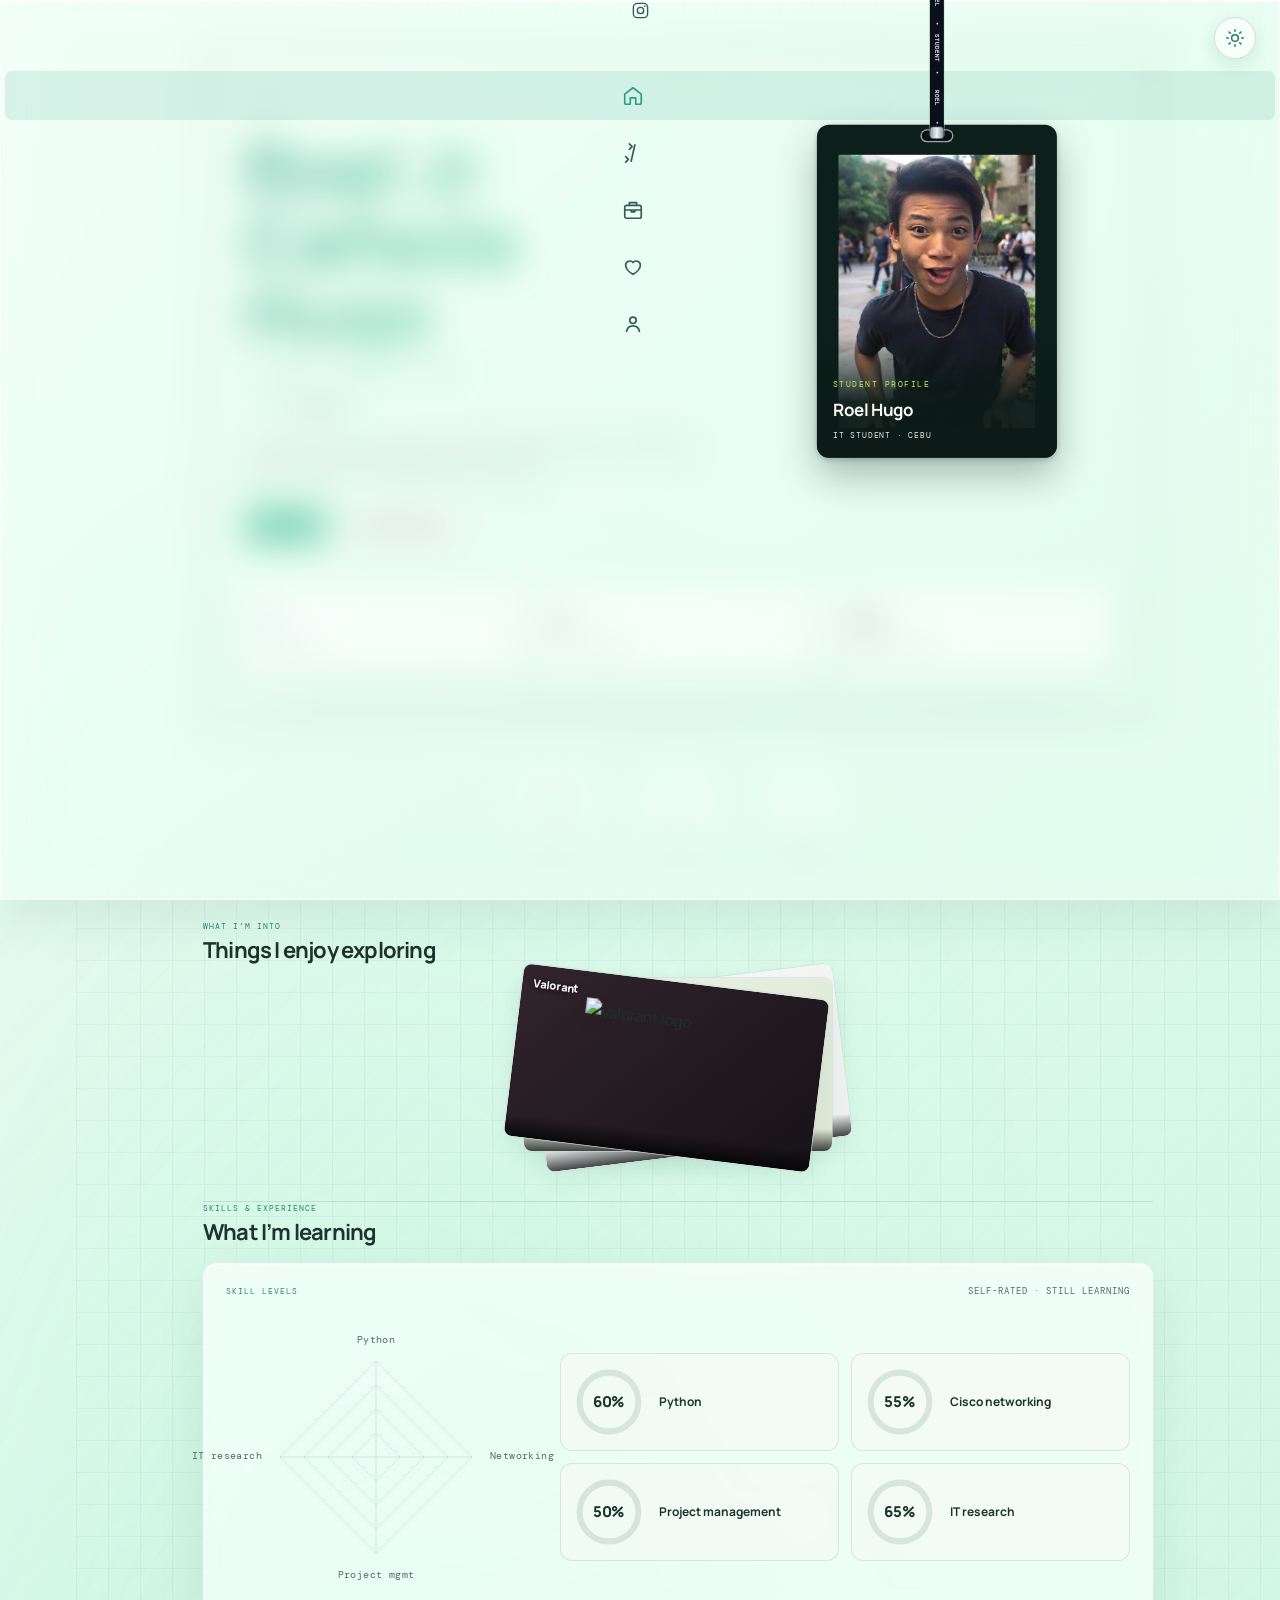
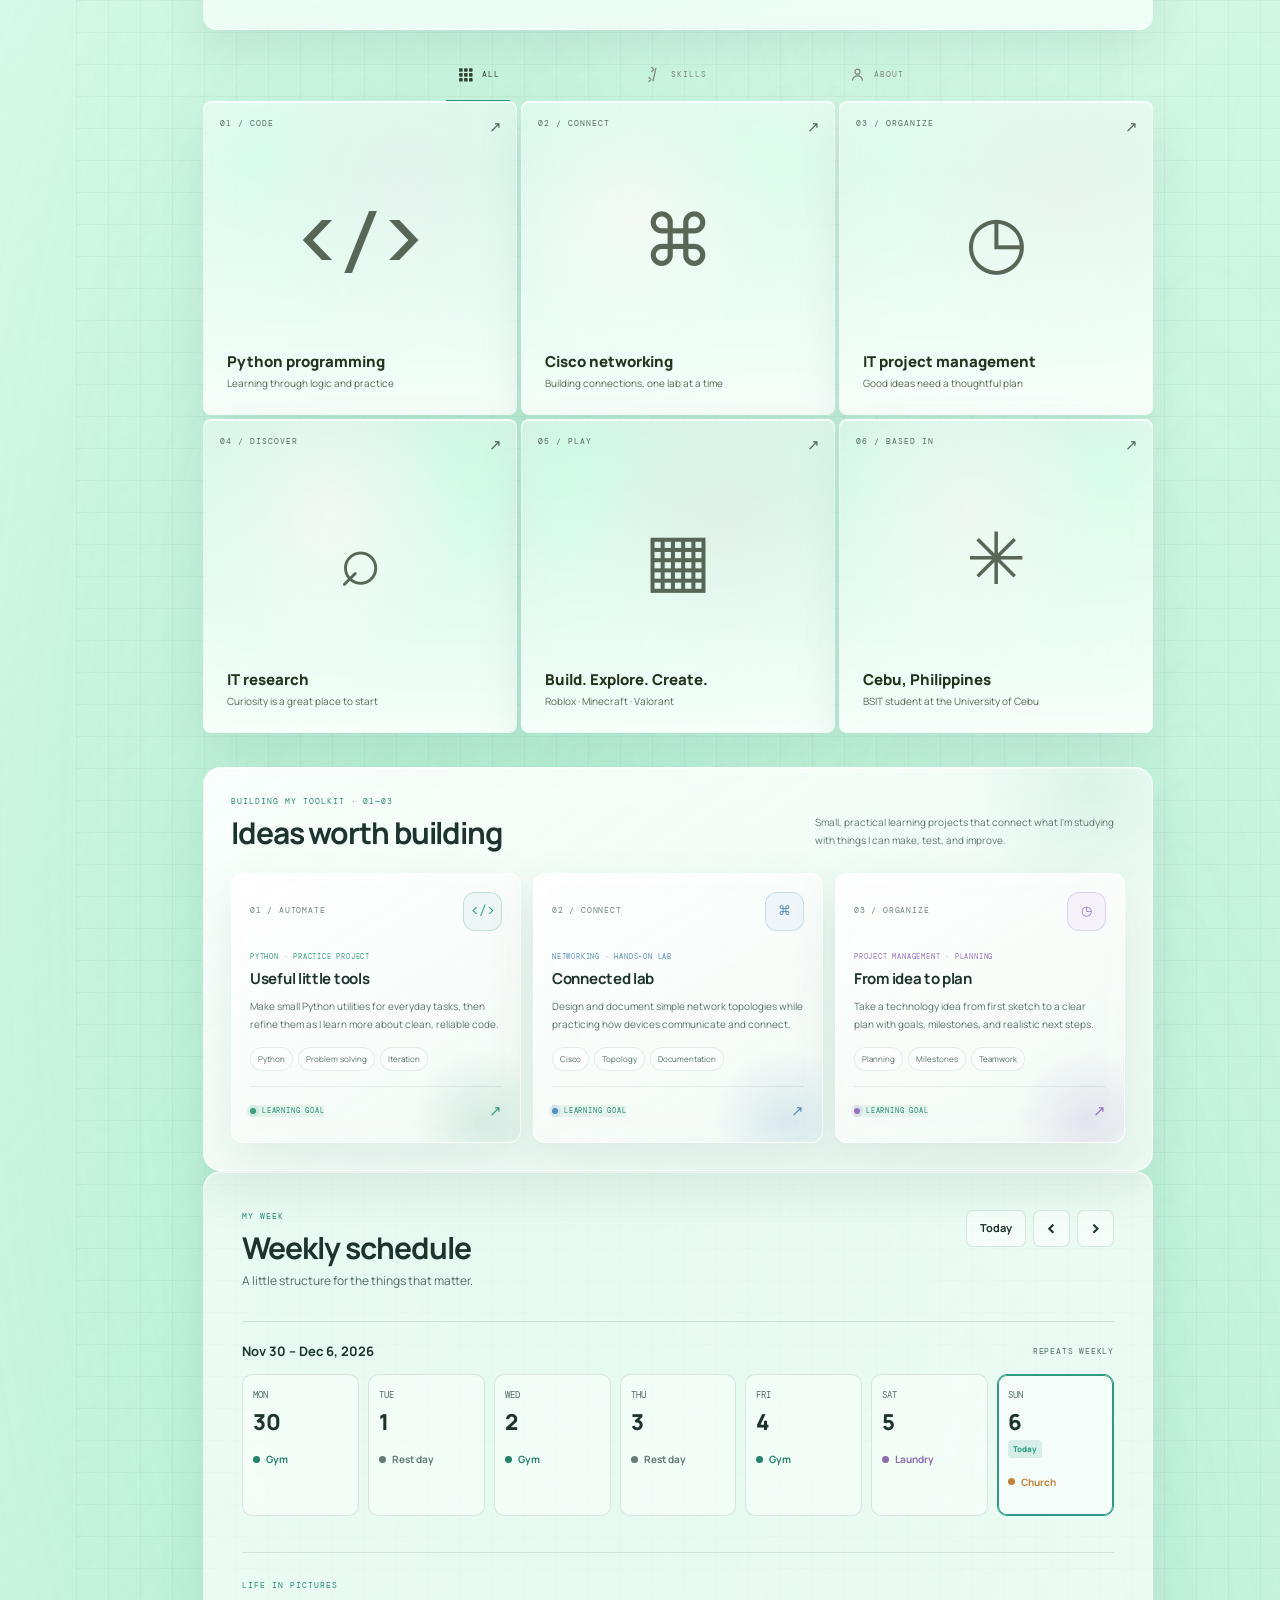
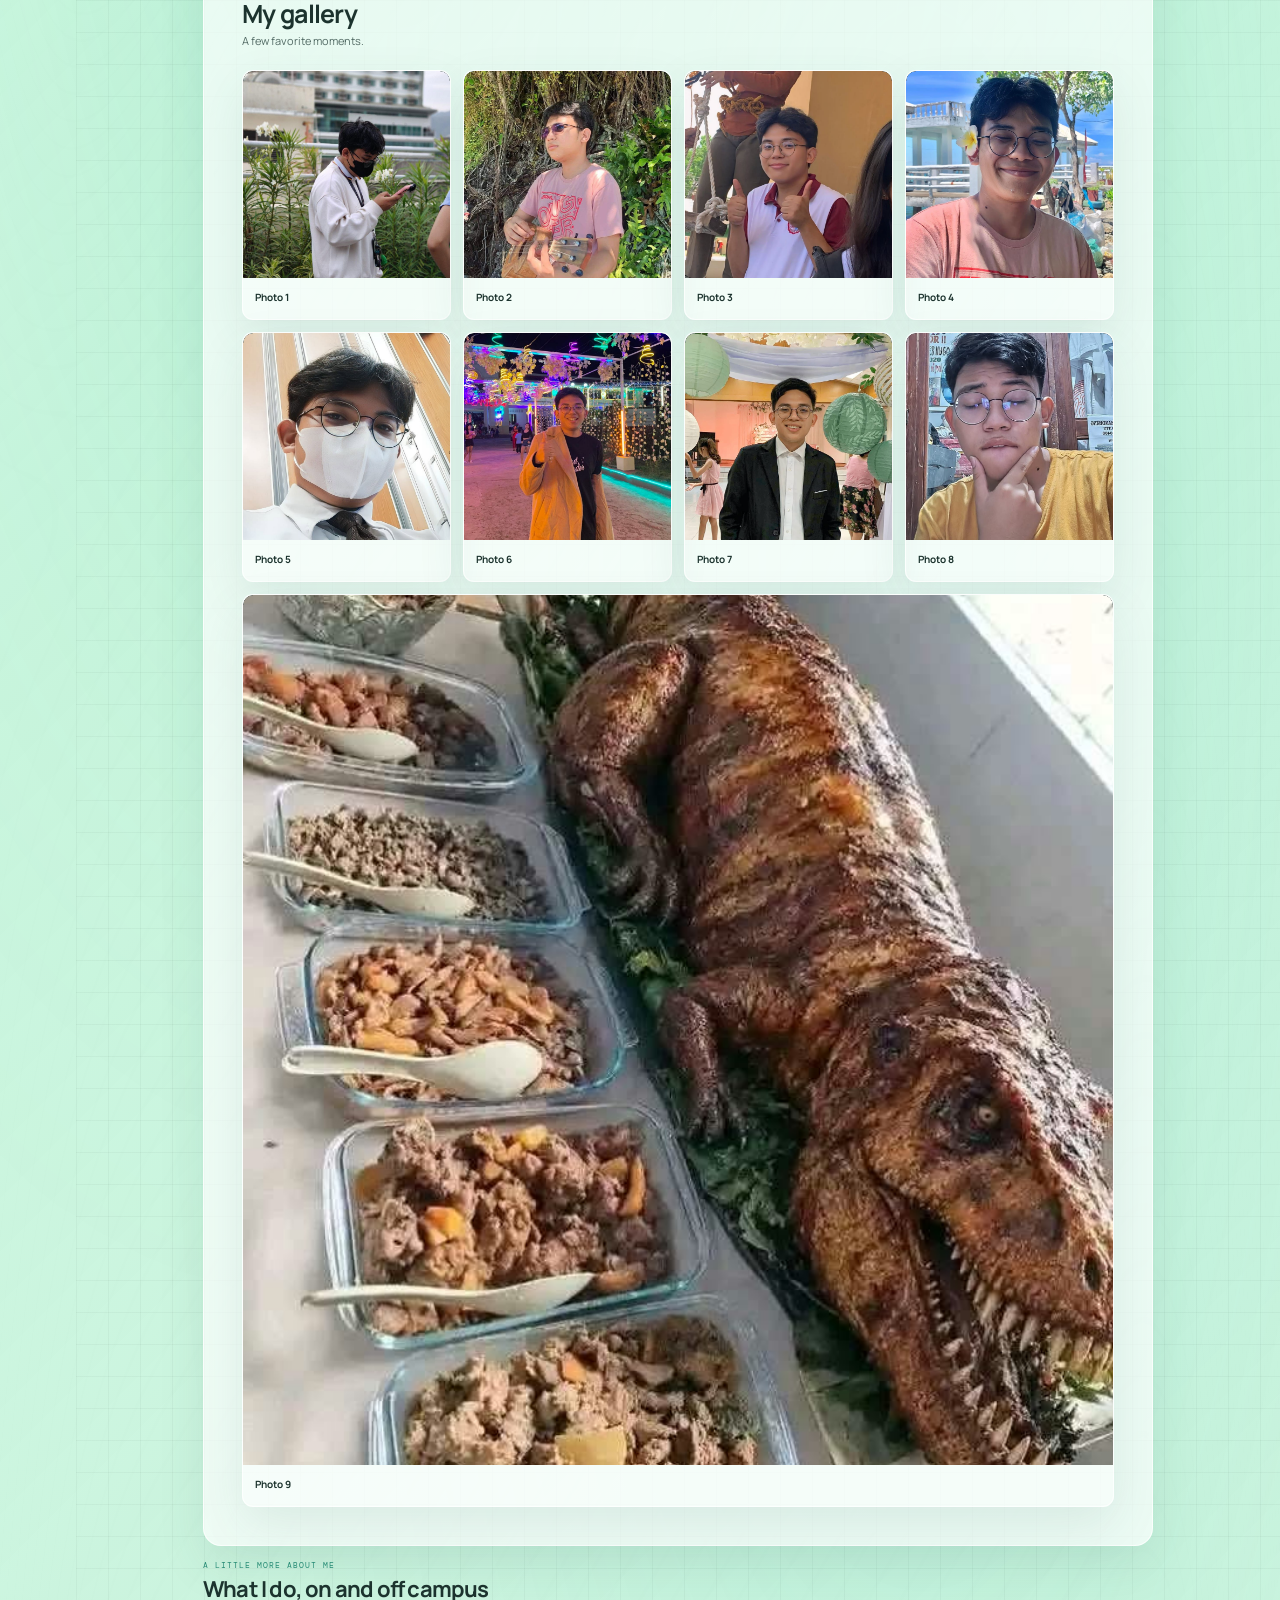
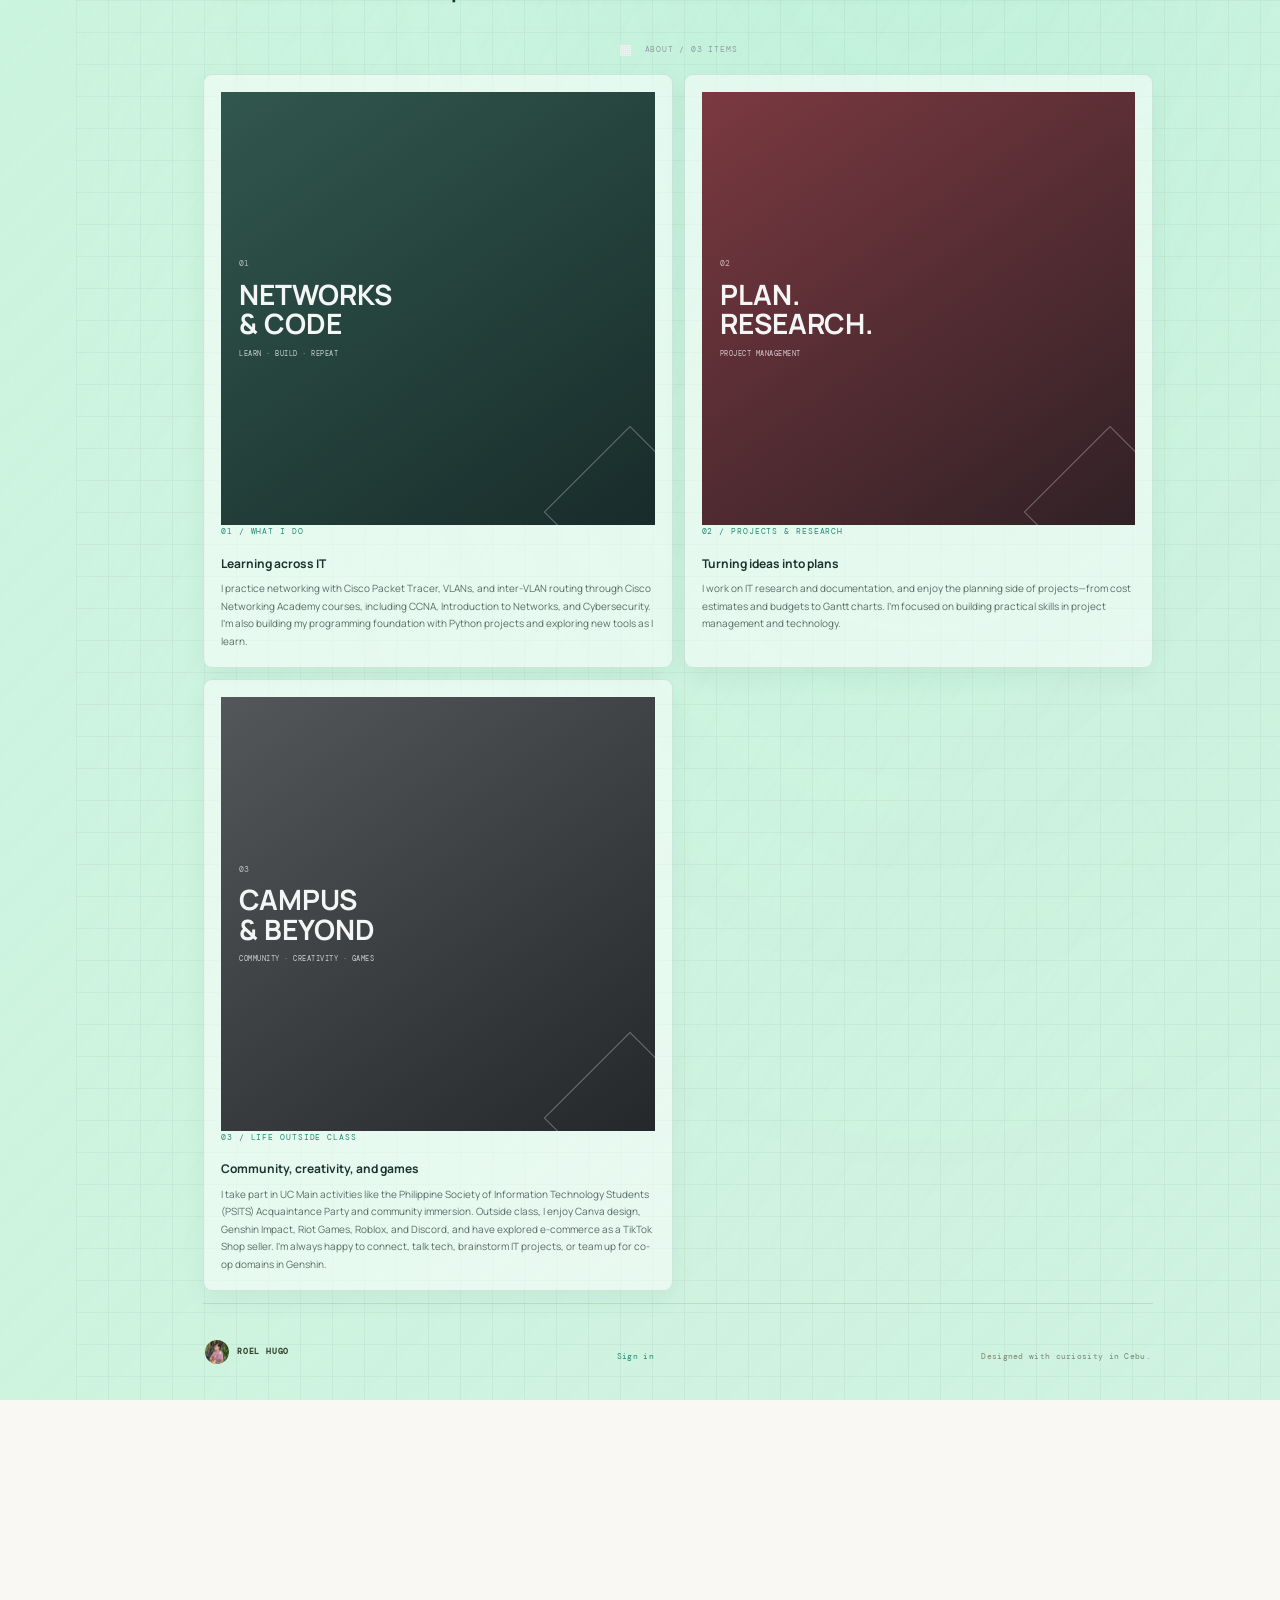
==== commit 050d0cf9: "Refactor dashboard navigation: update links to use anchor tags, enhance active view handling, and im" ====
--- a/index.html
+++ b/index.html
@@ -3,93 +3,19 @@
 <head>
   <meta charset="utf-8">
   <meta name="viewport" content="width=device-width, initial-scale=1">
+  <meta http-equiv="refresh" content="0; url=dashboard.html">
   <meta name="theme-color" content="#faf8f2">
-  <meta name="description" content="Sign in to your Roel Hugo account.">
-  <title>Sign in — Roel Hugo</title>
+  <meta name="description" content="Roel Hugo profile and portfolio.">
+  <title>Roel Hugo — Profile</title>
   <link rel="preconnect" href="https://fonts.googleapis.com">
   <link rel="preconnect" href="https://fonts.gstatic.com" crossorigin>
   <link href="https://fonts.googleapis.com/css2?family=DM+Mono:wght@400;500&family=Manrope:wght@400;500;600;700;800&display=swap" rel="stylesheet">
   <link rel="stylesheet" href="styles.css">
-  <script src="theme.js" defer></script>
-  <script src="login.js" defer></script>
 </head>
-<body class="login-page">
-  <div class="aura-bg" aria-hidden="true">
-    <div class="aura-layer-1" aria-hidden="true"></div>
-    <div class="aura-layer-2" aria-hidden="true"></div>
-    <div class="aura-layer-3" aria-hidden="true"></div>
-    <div class="aura-layer-4" aria-hidden="true"></div>
-  </div>
-  <a class="skip-link" href="#login-form">Skip to sign in</a>
-  <button class="theme-toggle" type="button" aria-label="Switch to dark mode" title="Switch to dark mode">
-    <svg class="theme-icon theme-icon-sun" viewBox="0 0 24 24" aria-hidden="true"><circle cx="12" cy="12" r="4"></circle><path d="M12 2v2m0 16v2M4.93 4.93l1.42 1.42m11.3 11.3 1.42 1.42M2 12h2m16 0h2M4.93 19.07l1.42-1.42m11.3-11.3 1.42-1.42"></path></svg>
-    <svg class="theme-icon theme-icon-moon" viewBox="0 0 24 24" aria-hidden="true"><path d="M20.2 15.4A8.5 8.5 0 0 1 8.6 3.8 8.5 8.5 0 1 0 20.2 15.4Z"></path></svg>
-  </button>
-  <header class="login-header">
-    <a class="brand" aria-label="Roel Hugo">
-      <img class="brand-profile-photo" src="assets/profile-photo.png" alt="">
-      <span class="brand-name">ROEL HUGO</span>
-    </a>
-  </header>
-
-  <main class="login-layout">
-    <section class="login-intro" aria-labelledby="intro-heading">
-      <div class="login-intro-copy">
-        <h1 class="login-intro-heading" id="intro-heading">Good to have<br>you <span>back.</span></h1>
-        <p>Sign in to pick up where you left off and keep building what’s next.</p>
-      </div>
-      <div class="login-art" aria-hidden="true">
-        <div class="login-art-orbit login-art-orbit-one"></div>
-        <div class="login-art-orbit login-art-orbit-two"></div>
-        <div class="login-art-dot login-art-dot-one"></div>
-        <div class="login-art-dot login-art-dot-two"></div>
-        <div class="login-art-card login-art-card-back">
-          <span class="art-card-label">CONNECTED THINKING</span>
-          <div class="art-network">
-            <span></span><span></span><span></span><span></span>
-          </div>
-        </div>
-        <div class="login-art-card login-art-card-front">
-          <span class="art-card-label">LEARN · BUILD · CONNECT</span>
-          <div class="art-core"><span></span><span></span><span></span><span></span></div>
-          <p>Make room<br>for <strong>good ideas.</strong></p>
-        </div>
-        <span class="art-caption">A LITTLE PROGRESS, EVERY DAY.</span>
-      </div>
-    </section>
-
-    <section class="login-panel" aria-labelledby="login-heading">
-      <div class="login-form-wrap">
-        <h2 class="login-heading" id="login-heading">Sign in to your account</h2>
-        <p class="login-subheading">Enter your details below to continue.</p>
-
-        <form class="login-form" id="login-form">
-          <div class="login-field">
-            <label for="login-email">Email address</label>
-            <input id="login-email" name="email" type="email" autocomplete="email" placeholder="Roel@example.com" required>
-          </div>
-          <div class="login-field">
-            <div class="login-password-label">
-              <label for="login-password">Password</label>
-              <button class="login-text-button" id="forgot-password" type="button">Forgot password?</button>
-            </div>
-            <div class="login-password-input">
-              <input id="login-password" name="password" type="password" autocomplete="current-password" placeholder="Enter your password" required>
-              <button class="password-toggle" id="password-toggle" type="button" aria-label="Show password" aria-pressed="false">Show</button>
-            </div>
-          </div>
-          <label class="remember-option">
-            <input type="checkbox" name="remember">
-            <span class="remember-check" aria-hidden="true"></span>
-            <span>Remember me</span>
-          </label>
-          <button class="button button-primary login-submit" type="submit">Sign in <span aria-hidden="true">→</span></button>
-          <p class="login-message" id="login-message" role="status" aria-live="polite"></p>
-        </form>
-      <footer class="login-footer">
-        <span>© 2026 Roel Hugo</span>
-      </footer>
-    </section>
+<body class="dashboard-page">
+  <main style="min-height:100vh;display:grid;place-items:center;padding:2rem;text-align:center;">
+    <p>Redirecting to the profile…</p>
+    <p><a href="dashboard.html">Continue to dashboard</a></p>
   </main>
 </body>
 </html>
--- a/styles.css
+++ b/styles.css
@@ -430,6 +430,11 @@
 .search-close { position: absolute; right: 13px; top: 50%; transform: translateY(-50%); border: 0; background: transparent; color: #68775e; font-size: 23px; cursor: pointer; }
 .profile-header { display: grid; grid-template-columns: 178px minmax(0, 1fr); column-gap: clamp(30px, 6vw, 74px); align-items: start; max-width: 760px; margin: 0 auto; }
 .profile-avatar-wrap { display: flex; justify-content: center; padding-top: 8px; }
+.profile-photo-trigger { position: relative; display: block; padding: 0; border: 0; border-radius: 50%; background: transparent; cursor: zoom-in; }
+.profile-photo-trigger:focus-visible { outline: 2px solid #65c9aa; outline-offset: 9px; }
+.profile-photo-trigger .profile-avatar { transition: width .35s ease, aspect-ratio .35s ease, border-radius .35s ease, box-shadow .35s ease; transform-origin: top center; }
+.photo-expand-icon { position: absolute; z-index: 3; right: 10px; bottom: 10px; width: 27px; height: 27px; display: grid; place-items: center; border: 1px solid rgba(255, 255, 255, .72); border-radius: 50%; background: rgba(8, 27, 23, .76); color: #fff; font-size: 15px; line-height: 1; opacity: 0; transform: scale(.85); transition: opacity .18s ease, transform .18s ease; }
+.profile-photo-trigger:hover .photo-expand-icon, .profile-photo-trigger:focus-visible .photo-expand-icon { opacity: 1; transform: scale(1); }
 .profile-avatar { position: relative; width: 148px; aspect-ratio: 1; display: grid; place-items: center; overflow: hidden; border: 4px solid #fbfcf8; border-radius: 50%; background: radial-gradient(circle at 28% 25%, #d9edb7, #a3c76b 48%, #526c37 100%); box-shadow: 0 0 0 2px #a3e635; }
 .profile-avatar::before, .profile-avatar::after { position: absolute; border: 1px solid rgba(255, 255, 255, .5); border-radius: 50%; content: ""; }
 .profile-avatar::before { inset: 13px; }
@@ -453,11 +458,11 @@
 .profile-bio-tags { color: #4d7c0f; }
 .profile-bio-tags span { color: #9aa58e; }
 .profile-actions { grid-column: 2; display: grid; grid-template-columns: 1fr 1fr; gap: 9px; margin-top: 24px; }
-.profile-action-button { min-height: 39px; display: grid; place-items: center; padding: 8px 14px; border: 1px solid #a3e635; border-radius: 6px; background: #a3e635; color: #1c2718; font-size: 11px; font-weight: 800; transition: background .2s ease, transform .2s ease; }
+.profile-action-button { min-height: 39px; display: grid; place-items: center; padding: 8px 14px; border: 1px solid #a3e635; border-radius: 6px; background: #a3e635; color: #1c2718; font-family: inherit; font-size: 11px; font-weight: 800; cursor: pointer; transition: background .2s ease, transform .2s ease; }
 .profile-action-button:hover { transform: translateY(-1px); background: #bef264; }
 .profile-action-secondary { border-color: rgba(54, 77, 39, .16); background: #f0f4e9; }
 .profile-action-secondary:hover { background: #e5efd7; }
-.highlights { max-width: 760px; display: flex; gap: clamp(26px, 5vw, 58px); margin: 43px auto 49px; padding-left: 16px; }
+.highlights { max-width: 760px; display: flex; justify-content: center; gap: clamp(26px, 5vw, 58px); margin: 43px auto 49px; }
 .highlight-item { display: grid; justify-items: center; gap: 8px; color: #46523e; font-size: 9px; font-weight: 700; }
 .highlight-ring { position: relative; width: 67px; height: 67px; display: grid; place-items: center; border: 1px solid #c9d8b1; border-radius: 50%; background: #f0f4e9; box-shadow: 0 0 0 4px #fbfcf8, 0 0 0 5px #d9e5c8; transition: box-shadow .25s ease, transform .25s cubic-bezier(.2, .8, .2, 1), background-color .25s ease; }
 .highlight-ring::after { position: absolute; inset: -5px; border: 1px solid currentColor; border-radius: inherit; content: ""; opacity: 0; pointer-events: none; }
@@ -468,8 +473,7 @@
 .highlight-item.is-activating .highlight-symbol { animation: highlight-symbol-pop .58s cubic-bezier(.2, .8, .2, 1); color: var(--highlight-color); }
 .highlight-item:nth-child(1) { --highlight-color: #63bd9f; }
 .highlight-item:nth-child(2) { --highlight-color: #73a5e6; }
-.highlight-item:nth-child(3) { --highlight-color: #4bbfc0; }
-.highlight-item:nth-child(4) { --highlight-color: #b695e8; }
+.highlight-item-games { --highlight-color: #b695e8; }
 @keyframes highlight-pop {
   45% { transform: translateY(-5px) scale(1.12) rotate(8deg); }
   100% { transform: translateY(-2px) scale(1); }
@@ -529,6 +533,8 @@
 .message-dots i + i { background: #a3bd7d; }
 .dashboard-dialog { position: fixed; width: min(390px, calc(100% - 32px)); padding: 30px; border: 1px solid rgba(54, 77, 39, .14); border-radius: 13px; background: #fbfcf8; box-shadow: 0 22px 80px rgba(28, 39, 24, .25); color: #1c2718; text-align: center; }
 .dashboard-dialog::backdrop { background: rgba(28, 39, 24, .5); backdrop-filter: blur(3px); }
+.profile-photo-dialog { width: fit-content; max-width: calc(100vw - 32px); max-height: calc(100vh - 32px); padding: 20px; overflow: auto; }
+.profile-photo-expanded { display: block; width: auto; height: auto; max-width: calc(100vw - 72px); max-height: calc(100vh - 72px); object-fit: contain; }
 .dialog-close { position: absolute; top: 10px; right: 13px; width: 30px; height: 30px; border: 0; border-radius: 50%; background: transparent; color: #68775e; font-size: 22px; cursor: pointer; }
 .dialog-close:hover { background: #eff4e7; }
 .dialog-icon { width: 43px; height: 43px; display: grid; place-items: center; margin: 0 auto 13px; border: 1px solid #d6e4c2; border-radius: 50%; background: #f0f4e9; color: #4d7c0f; font-size: 15px; font-weight: 800; }
@@ -544,6 +550,7 @@
   .profile-header { grid-template-columns: 145px minmax(0, 1fr); column-gap: 32px; }
   .profile-avatar { width: 128px; }
   .highlights { gap: 32px; }
+  .overview-feature-grid { grid-template-columns: minmax(0, 1fr) 220px; }
 }
 
 @media (max-width: 680px) {
@@ -608,6 +615,7 @@
 
 @media (prefers-reduced-motion: reduce) {
   .dashboard-page *, .dashboard-page *::before, .dashboard-page *::after { scroll-behavior: auto !important; transition-duration: .01ms !important; }
+  .gallery-card:is(:hover, :focus-visible) .gallery-image-frame::after { animation: none; }
 }
 
 .projects-section { position: relative; margin-top: 34px; padding: 27px; overflow: hidden; border: 1px solid rgba(45, 91, 79, .13); border-radius: 18px; background: linear-gradient(145deg, rgba(255, 255, 255, .76), rgba(238, 248, 242, .66)); }
@@ -645,14 +653,120 @@
 .view-section-heading { margin-bottom: 17px; }
 .view-section-heading .about-strip-label { margin-bottom: 5px; }
 .view-section-heading h2 { margin: 0; color: #1c332e; font-size: 22px; letter-spacing: -.8px; }
-.interest-topics, .about-details { margin-top: 30px; }
+.interest-topics, .about-details { margin-top: 13px; }
 .interest-grid, .about-details-grid { display: grid; grid-template-columns: repeat(2, minmax(0, 1fr)); gap: 11px; }
 .interest-card, .about-detail-card { min-height: 138px; padding: 17px; border: 1px solid rgba(45, 91, 79, .13); border-radius: 9px; background: rgba(255, 255, 255, .52); box-shadow: 0 9px 24px rgba(35, 92, 77, .06); }
 .interest-card-icon { width: 32px; height: 32px; display: grid; place-items: center; margin-bottom: 12px; border: 1px solid rgba(45, 157, 130, .2); border-radius: 9px; background: rgba(86, 185, 154, .13); color: #278b75; font-family: var(--mono); font-size: 13px; }
 .interest-card h3, .about-detail-card h3 { margin: 0 0 6px; color: #1c332e; font-size: 12px; }
 .interest-card p, .about-detail-card p { margin: 0; color: #596d66; font-size: 10px; line-height: 1.75; }
+.interest-grid.game-interest-grid { grid-template-columns: repeat(3, minmax(0, 1fr)); align-items: start; overflow: visible; }
+.game-interest-card { --game-accent: #3280c5; min-height: 0; padding: 0; overflow: hidden; transform-origin: center top; transition: transform .8s cubic-bezier(.2, .7, .25, 1), border-color .5s ease, box-shadow .5s ease; }
+.game-interest-minecraft { --game-accent: #5c9c45; }
+.game-interest-valorant { --game-accent: #e84c68; }
+.game-interest-card:hover, .game-interest-card:focus-visible, .game-interest-card:has(:focus-visible) { transform: translateY(-2px); border-color: var(--game-accent); outline: 2px solid var(--game-accent); outline-offset: 2px; box-shadow: 0 0 0 1px color-mix(in srgb, var(--game-accent) 30%, transparent), 0 0 22px color-mix(in srgb, var(--game-accent) 24%, transparent), 0 12px 25px color-mix(in srgb, var(--game-accent) 12%, transparent); }
+.game-interest-grid:has(.game-interest-card:hover) .game-interest-card:not(:hover):is(:focus-visible, :has(:focus-visible)) { transform: none; border-color: rgba(45, 91, 79, .13); outline: none; box-shadow: 0 9px 24px rgba(35, 92, 77, .06); }
+@media (min-width: 901px) and (hover: hover) and (pointer: fine) {
+  .interest-grid.game-interest-grid {
+    position: relative;
+    min-height: 220px;
+    perspective: 1200px;
+  }
+  .game-interest-grid .game-interest-card {
+    transform-style: preserve-3d;
+  }
+  .game-interest-grid .game-interest-card:nth-child(1) { z-index: 1; transform: translateX(calc(100% + 12px)) rotate(-7deg); }
+  .game-interest-grid .game-interest-card:nth-child(2) { z-index: 2; transform: translateY(-4px) rotate(0); }
+  .game-interest-grid .game-interest-card:nth-child(3) { z-index: 3; transform: translateX(calc(-100% - 12px)) rotate(7deg); }
+  .game-interest-grid:hover .game-interest-card:nth-child(1),
+  .game-interest-grid:focus-within .game-interest-card:nth-child(1) { z-index: 1; transform: translateY(4px) rotate(-2deg); }
+  .game-interest-grid:hover .game-interest-card:nth-child(2),
+  .game-interest-grid:focus-within .game-interest-card:nth-child(2) { z-index: 2; transform: translateY(-2px) rotate(0); }
+  .game-interest-grid:hover .game-interest-card:nth-child(3),
+  .game-interest-grid:focus-within .game-interest-card:nth-child(3) { z-index: 1; transform: translateY(4px) rotate(2deg); }
+  .game-interest-grid:has(.game-interest-card:hover) .game-interest-card:hover,
+  .game-interest-grid:has(.game-interest-card:focus-visible) .game-interest-card:focus-visible { z-index: 3; transform: translateY(-6px) scale(1.005); }
+}
+.game-interest-art { position: relative; display: grid; place-items: center; aspect-ratio: 16 / 9; margin: 0; overflow: hidden; background: linear-gradient(135deg, #fff, #edf0ef); }
+.game-interest-minecraft .game-interest-art { background: linear-gradient(135deg, #edf4e8, #dce8d5); }
+.game-interest-valorant .game-interest-art { background: linear-gradient(135deg, #32242c, #171318); }
+.game-interest-art img { display: block; width: 82%; height: 70%; object-fit: contain; filter: drop-shadow(0 8px 12px rgba(0, 0, 0, .16)); transition: filter .5s ease, transform .5s cubic-bezier(.22, .8, .2, 1); }
+.game-interest-valorant .game-interest-art img { width: 57%; }
+.game-interest-card:hover .game-interest-art img, .game-interest-card:focus-visible .game-interest-art img, .game-interest-card:has(:focus-visible) .game-interest-art img { transform: scale(1.02); filter: drop-shadow(0 9px 14px color-mix(in srgb, var(--game-accent) 28%, transparent)); }
+.game-interest-art-title { position: absolute; top: 10px; left: 11px; color: #26352f; font-size: 11px; font-weight: 800; text-shadow: 0 1px 4px rgba(255, 255, 255, .8); }
+.game-interest-valorant .game-interest-art-title { color: #fff; text-shadow: 0 1px 5px rgba(0, 0, 0, .7); }
+.game-interest-art figcaption { position: absolute; right: 0; bottom: 0; left: 0; padding: 15px 10px 7px; background: linear-gradient(transparent, rgba(0, 0, 0, .72)); color: #fff; font-size: 8px; line-height: 1.4; }
+.game-interest-art a { color: inherit; text-decoration: underline; text-underline-offset: 2px; }
+.game-interest-copy { max-height: 0; padding: 0 17px; overflow: hidden; opacity: 0; pointer-events: none; transform: translateY(4px); transition: max-height .65s ease, padding .5s ease, opacity .4s ease, transform .5s cubic-bezier(.22, .8, .2, 1); }
+.game-interest-card:hover .game-interest-copy, .game-interest-card:focus-visible .game-interest-copy, .game-interest-card:has(:focus-visible) .game-interest-copy { max-height: 900px; padding: 17px; opacity: 1; pointer-events: auto; transform: translateY(0); }
+.game-interest-grid:has(.game-interest-card:hover) .game-interest-card:not(:hover):is(:focus-visible, :has(:focus-visible)) .game-interest-copy { max-height: 0; padding: 0 17px; opacity: 0; pointer-events: none; transform: translateY(4px); }
+.game-interest-number { display: block; margin-bottom: 6px; color: var(--game-accent); font-family: var(--mono); font-size: 8px; letter-spacing: .7px; }
+.game-interest-copy h3 { margin-bottom: 9px; font-size: 18px; }
+.game-interest-copy > p { margin: 0 0 14px; color: #596d66; font-size: 10px; line-height: 1.75; }
+.game-interest-copy h4 { margin: 0 0 7px; color: #1c332e; font-size: 10px; }
+.game-interest-list { margin: 0; padding-left: 16px; color: #596d66; font-size: 10px; line-height: 1.7; }
+.game-interest-list li + li { margin-top: 7px; }
+.game-interest-list strong { color: #315b50; }
 .about-detail-label { display: block; margin-bottom: 15px; color: #278b75; font-family: var(--mono); font-size: 8px; letter-spacing: .9px; }
 .about-detail-card { min-height: 155px; }
+.about-post-divider { display: flex; justify-content: center; align-items: center; gap: 12px; margin: 24px 0 12px; padding-top: 10px; border-top: 1px solid rgba(205, 215, 219, .16); color: #929ca1; font-family: var(--mono); font-size: 8px; letter-spacing: .8px; }
+.about-post-divider span:first-child { color: #f0f2f3; font-size: 14px; }
+.about-post-visual { position: relative; aspect-ratio: 1; display: flex; flex-direction: column; justify-content: center; align-items: flex-start; gap: 9px; padding: 18px; overflow: hidden; color: #f4f5f5; }
+.about-post-visual::after { position: absolute; right: -36px; bottom: -48px; width: 120px; height: 120px; border: 1px solid rgba(255, 255, 255, .3); transform: rotate(45deg); content: ""; }
+.about-post-visual > span { color: rgba(255, 255, 255, .64); font-family: var(--mono); font-size: 8px; }
+.about-post-visual strong { position: relative; z-index: 1; font-size: clamp(17px, 2.5vw, 28px); line-height: 1.05; }
+.about-post-visual small { color: rgba(255, 255, 255, .75); font-family: var(--mono); font-size: 7px; letter-spacing: .5px; }
+.about-post-study { background: linear-gradient(145deg, #31574e, #182c2a); }
+.about-post-focus { background: linear-gradient(145deg, #7b3940, #302126); }
+.about-post-approach { background: linear-gradient(145deg, #54575a, #24282a); }
+.dashboard-content[data-active-view="about"] .profile-header { max-width: 760px; padding: 24px; border: 1px solid rgba(112, 192, 165, .3); border-radius: 18px; background: linear-gradient(130deg, #164438, #10372f 54%, #174438); box-shadow: 0 18px 40px rgba(4, 28, 22, .22); }
+html[data-theme="light"] .dashboard-content .profile-header { border-color: #1c332e; }
+.dashboard-content[data-active-view="about"] .profile-handle,
+.dashboard-content[data-active-view="about"] .profile-stats,
+.dashboard-content[data-active-view="about"] .profile-info h1,
+.dashboard-content[data-active-view="about"] .profile-bio { color: #e8ebed; }
+.dashboard-content[data-active-view="about"] .profile-stats strong,
+.dashboard-content[data-active-view="about"] .profile-bio-title { color: #fff; }
+.dashboard-content[data-active-view="about"] .profile-bio-tags { color: #80d6b7; }
+.dashboard-content[data-active-view="about"] .profile-status { color: #80d6b7; }
+.dashboard-content[data-active-view="about"] .profile-settings { color: #e8ebed; }
+.dashboard-content[data-active-view="about"] .profile-settings:hover,
+.dashboard-content[data-active-view="about"] .profile-settings:focus-visible { background: #292e32; }
+html[data-theme="light"] .dashboard-content[data-active-view="about"] .profile-header { border-color: #1c332e; background: rgba(255, 255, 255, .28); box-shadow: var(--glass-shadow); }
+html[data-theme="light"] .dashboard-content[data-active-view="about"] .profile-handle,
+html[data-theme="light"] .dashboard-content[data-active-view="about"] .profile-stats,
+html[data-theme="light"] .dashboard-content[data-active-view="about"] .profile-info h1,
+html[data-theme="light"] .dashboard-content[data-active-view="about"] .profile-bio { color: #1c332e; }
+html[data-theme="light"] .dashboard-content[data-active-view="about"] .profile-stats strong,
+html[data-theme="light"] .dashboard-content[data-active-view="about"] .profile-bio-title { color: #354f47; }
+html[data-theme="light"] .dashboard-content[data-active-view="about"] .profile-bio-tags,
+html[data-theme="light"] .dashboard-content[data-active-view="about"] .profile-status { color: #247d69; }
+html[data-theme="light"] .dashboard-content[data-active-view="about"] .profile-settings { color: #35412f; }
+html[data-theme="light"] .dashboard-content[data-active-view="about"] .profile-settings:hover,
+html[data-theme="light"] .dashboard-content[data-active-view="about"] .profile-settings:focus-visible { background: #edf6f1; }
+html[data-theme="light"] .dashboard-content[data-active-view="about"] .profile-action-button { border-color: #56b99a; background: #56b99a; color: #163a32; }
+html[data-theme="light"] .dashboard-content[data-active-view="about"] .profile-action-button:hover { background: #83d5b7; }
+html[data-theme="light"] .dashboard-content[data-active-view="about"] .profile-action-secondary { border-color: rgba(45, 91, 79, .16); background: #edf6f1; }
+html[data-theme="light"] .dashboard-content[data-active-view="about"] .profile-action-secondary:hover { background: #e5efd7; }
+.dashboard-content[data-active-view="about"] .profile-action-button,
+.dashboard-content[data-active-view="about"] .profile-action-secondary { border-color: #2c3135; background: #25292d; color: #f4f5f5; }
+.dashboard-content[data-active-view="about"] .profile-action-button:hover,
+.dashboard-content[data-active-view="about"] .profile-action-secondary:hover { background: #343a3e; }
+.dashboard-content[data-active-view="about"] .highlights { margin-top: 34px; margin-bottom: 30px; }
+.dashboard-content[data-active-view="about"] .highlight-item { color: #eceff0; }
+.dashboard-content[data-active-view="about"] .highlight-ring { border-color: #3d4549; background: #1c2124; box-shadow: 0 0 0 4px #111416, 0 0 0 5px #353d41; }
+.dashboard-content[data-active-view="about"] .highlight-symbol { color: #80d6b7; }
+.dashboard-content[data-active-view="about"] .about-details { max-width: 760px; margin: 0 auto 30px; }
+.dashboard-content[data-active-view="about"] .view-section-heading h2 { color: #eef0f1; }
+.dashboard-content[data-active-view="about"] .about-details-grid { grid-template-columns: repeat(3, minmax(0, 1fr)); gap: 3px; }
+.dashboard-content[data-active-view="about"] .about-detail-card { min-height: 0; padding: 0 0 16px; overflow: hidden; border-color: #292e32; border-radius: 2px; background: #111416; box-shadow: none; }
+.dashboard-content[data-active-view="about"] .about-detail-card > :not(.about-post-visual) { margin-right: 14px; margin-left: 14px; }
+.dashboard-content[data-active-view="about"] .about-detail-label { margin-top: 14px; margin-bottom: 6px; color: #80d6b7; font-size: 7px; }
+.dashboard-content[data-active-view="about"] .about-detail-card h3 { color: #f0f2f3; font-size: 11px; }
+.dashboard-content[data-active-view="about"] .about-detail-card p { color: #aeb7bb; font-size: 9px; line-height: 1.65; }
+
+@media (max-width: 900px) {
+  .interest-grid.game-interest-grid { grid-template-columns: repeat(2, minmax(0, 1fr)); }
+}
 
 @media (max-width: 680px) {
   .projects-section { margin: 25px 12px 0; padding: 17px 13px; }
@@ -663,7 +777,9 @@
   .projects-note { align-items: flex-start; }
   .projects-note-label { display: none; }
   .interest-topics, .about-details { margin: 25px 12px 0; }
+  .dashboard-content[data-active-view="about"] .about-details-grid { grid-template-columns: repeat(2, minmax(0, 1fr)); }
   .interest-grid, .about-details-grid { grid-template-columns: 1fr; gap: 8px; }
+  .interest-grid.game-interest-grid { grid-template-columns: 1fr; }
   .interest-card, .about-detail-card { min-height: 0; padding: 15px; }
   .view-section-heading h2 { font-size: 19px; }
 }
@@ -908,18 +1024,26 @@
 }
 .login-header .login-back-link { margin-right: 50px; }
 .theme-toggle:hover, .theme-toggle:focus-visible { transform: translateY(-2px); background: #fff; outline: 2px solid #56b99a; outline-offset: 3px; }
-.theme-icon { width: 20px; height: 20px; fill: none; stroke: currentColor; stroke-width: 1.8; stroke-linecap: round; stroke-linejoin: round; }
-.theme-icon-moon { display: none; }
-html[data-theme="dark"] .theme-toggle .theme-icon-sun { display: none; }
-html[data-theme="dark"] .theme-toggle .theme-icon-moon { display: block; }
-html[data-theme="light"] .theme-toggle:hover .theme-icon-sun,
-html[data-theme="light"] .theme-toggle:focus-visible .theme-icon-sun,
-html[data-theme="dark"] .theme-toggle:hover .theme-icon-moon,
-html[data-theme="dark"] .theme-toggle:focus-visible .theme-icon-moon { display: none; }
-html[data-theme="light"] .theme-toggle:hover .theme-icon-moon,
-html[data-theme="light"] .theme-toggle:focus-visible .theme-icon-moon,
-html[data-theme="dark"] .theme-toggle:hover .theme-icon-sun,
-html[data-theme="dark"] .theme-toggle:focus-visible .theme-icon-sun { display: block; }
+.theme-icon { position: absolute; width: 20px; height: 20px; fill: none; stroke: currentColor; stroke-width: 1.8; stroke-linecap: round; stroke-linejoin: round; transition: opacity .32s ease, transform .48s cubic-bezier(.2, .75, .25, 1); }
+.theme-icon-sun { opacity: 1; transform: rotate(0) scale(1); }
+.theme-icon-moon { opacity: 0; transform: rotate(-90deg) scale(.55); }
+html[data-theme="dark"] .theme-toggle .theme-icon-sun { opacity: 0; transform: rotate(90deg) scale(.55); }
+html[data-theme="dark"] .theme-toggle .theme-icon-moon { opacity: 1; transform: rotate(0) scale(1); }
+html[data-theme="light"] .theme-toggle:is(:hover, :focus-visible) .theme-icon-sun,
+html[data-theme="light"] .theme-toggle:is(:hover, :focus-visible) .theme-icon-moon { opacity: 1; transform: rotate(0) scale(1); }
+html[data-theme="light"] .theme-toggle:is(:hover, :focus-visible) .theme-icon-sun { opacity: 0; transform: rotate(90deg) scale(.55); }
+html[data-theme="dark"] .theme-toggle:is(:hover, :focus-visible) .theme-icon-moon,
+html[data-theme="dark"] .theme-toggle:is(:hover, :focus-visible) .theme-icon-sun { opacity: 1; transform: rotate(0) scale(1); }
+html[data-theme="dark"] .theme-toggle:is(:hover, :focus-visible) .theme-icon-moon { opacity: 0; transform: rotate(-90deg) scale(.55); }
+::view-transition-old(root) { animation: none; }
+::view-transition-new(root) { z-index: 1; animation: theme-spread 1.15s cubic-bezier(.2, .75, .25, 1) both; }
+@keyframes theme-spread {
+  from { clip-path: circle(0 at var(--theme-transition-x) var(--theme-transition-y)); }
+  to { clip-path: circle(150vmax at var(--theme-transition-x) var(--theme-transition-y)); }
+}
+@media (prefers-reduced-motion: reduce) {
+  ::view-transition-new(root) { animation: none; }
+}
 html[data-theme="dark"] {
   color-scheme: dark;
   --ink: #e3f0eb;
@@ -987,6 +1111,9 @@
 html[data-theme="dark"] .interest-card,
 html[data-theme="dark"] .about-detail-card,
 html[data-theme="dark"] .login-art-card { background-image: none; background-color: rgba(28, 51, 45, .62); }
+html[data-theme="dark"] .game-interest-card:hover,
+html[data-theme="dark"] .game-interest-card:focus-visible,
+html[data-theme="dark"] .game-interest-card:has(:focus-visible) { border-color: var(--game-accent); }
 html[data-theme="dark"] .projects-section { background-image: linear-gradient(145deg, rgba(24, 48, 42, .86), rgba(16, 34, 31, .78)); }
 html[data-theme="dark"] .project-card { background-image: linear-gradient(150deg, rgba(34, 60, 53, .76), rgba(22, 44, 39, .76)); }
 html[data-theme="dark"] .projects-note { border-color: rgba(197, 235, 221, .12); background-color: rgba(28, 51, 45, .48); }
@@ -1018,6 +1145,9 @@
 html[data-theme="dark"] .projects-note p,
 html[data-theme="dark"] .project-number,
 html[data-theme="dark"] .interest-card p,
+html[data-theme="dark"] .game-interest-copy h4,
+html[data-theme="dark"] .game-interest-list,
+html[data-theme="dark"] .game-interest-list strong,
 html[data-theme="dark"] .about-detail-card p,
 html[data-theme="dark"] .about-strip,
 html[data-theme="dark"] .games-strip,
@@ -1123,14 +1253,265 @@
 }
 
 .dashboard-content[data-active-view]:not([data-active-view="overview"]) [data-view] { display: none; }
+.dashboard-content[data-active-view="overview"] { min-height: 100vh; display: flex; flex-direction: column; justify-content: center; }
+.overview-nav { display: none; }
+.dashboard-page[data-active-view="overview"] .dashboard-sidebar { display: flex; }
+.dashboard-page[data-active-view="overview"] .dashboard-main { margin-left: 76px; padding: 50px 38px 36px; }
+.dashboard-content[data-active-view="overview"] .profile-name-row,
+.dashboard-content[data-active-view="overview"] .profile-info h1,
+.dashboard-content[data-active-view="overview"] .profile-stats,
+.dashboard-content[data-active-view="overview"] .profile-bio,
+.dashboard-content[data-active-view="overview"] .profile-actions { display: none; }
+.dashboard-content[data-active-view="overview"] .profile-header { grid-template-columns: 140px minmax(0, 1fr); align-items: center; justify-items: stretch; width: 100%; min-height: min(48vh, 360px); margin: auto; padding: 30px; }
+.dashboard-content[data-active-view="overview"] .profile-avatar-wrap { width: 100%; justify-content: center; padding: 0; }
+.dashboard-content[data-active-view="overview"] .profile-header .profile-avatar { width: 116px; }
+.dashboard-content[data-active-view="overview"] .profile-info { display: block; }
+.dashboard-page[data-active-view="overview"] .dashboard-main {
+  background-image: linear-gradient(color-mix(in srgb, var(--ink) 4%, transparent) 1px, transparent 1px), linear-gradient(90deg, color-mix(in srgb, var(--ink) 4%, transparent) 1px, transparent 1px);
+  background-size: 32px 32px;
+}
+.dashboard-content[data-active-view="overview"] .profile-header {
+  position: relative;
+  grid-template-columns: minmax(0, 1.15fr) minmax(260px, .85fr);
+  grid-template-rows: auto auto;
+  align-items: center;
+  gap: 24px 44px;
+  width: 100%;
+  max-width: 1040px;
+  min-height: 0;
+  margin: auto;
+  padding: 48px 40px;
+  border-color: transparent;
+  border-radius: 0;
+  background: transparent;
+  box-shadow: none;
+  -webkit-backdrop-filter: none;
+  backdrop-filter: none;
+}
+.dashboard-content[data-active-view="overview"] .schedule-view { width: 100%; max-width: 1040px; margin: 0 auto; }
+.dashboard-content[data-active-view="overview"] .profile-avatar-wrap { grid-column: 2; grid-row: 1; width: 100%; justify-content: center; padding: 0; }
+.dashboard-content[data-active-view="overview"] .profile-header .profile-avatar { width: 250px; }
+.dashboard-content[data-active-view="overview"] .profile-info { display: contents; }
+.dashboard-content[data-active-view="overview"] .overview-terminal { grid-column: 1; grid-row: 1; }
+.dashboard-content[data-active-view="overview"] .profile-actions { grid-column: 1; grid-row: 2; display: flex; gap: 12px; margin: 0; }
+.dashboard-content[data-active-view="overview"] .profile-stats {
+  grid-column: 1 / -1;
+  grid-row: 3;
+  display: grid;
+  grid-template-columns: repeat(3, minmax(0, 1fr));
+  gap: 12px;
+  margin: 18px 0 0;
+}
+.dashboard-content[data-active-view="overview"] .profile-stats > span {
+  min-height: 88px;
+  display: flex;
+  flex-direction: column;
+  align-items: flex-start;
+  justify-content: center;
+  gap: 4px;
+  padding: 15px 18px;
+  border: 1px solid var(--glass-border);
+  border-radius: 8px;
+  background: var(--glass-surface-strong);
+  box-shadow: var(--glass-shadow);
+  color: var(--muted);
+  font-size: 10px;
+  transition: transform .22s ease, border-color .22s ease, box-shadow .22s ease;
+  -webkit-backdrop-filter: blur(16px) saturate(145%);
+  backdrop-filter: blur(16px) saturate(145%);
+}
+.dashboard-content[data-active-view="overview"] .profile-stats > span:hover {
+  transform: translateY(-5px);
+  border-color: rgba(45, 157, 130, .4);
+  box-shadow: 0 16px 32px rgba(35, 92, 77, .14);
+}
+.dashboard-content[data-active-view="overview"] .profile-stats strong { color: var(--ink); font-size: 22px; line-height: 1.1; }
+.dashboard-content[data-active-view="overview"] .profile-photo-trigger:hover .profile-avatar { transform: translateY(-7px) scale(1.025); }
+.overview-kicker { margin: 0 0 18px; color: #68775e; font-size: 9px; letter-spacing: 1.5px; }
+.overview-terminal h2 { margin: 0 0 15px; background: linear-gradient(110deg, #145c49 0%, #278b70 24%, #53b991 50%, #278b70 76%, #145c49 100%); background-size: 250% auto; background-clip: text; color: transparent; -webkit-background-clip: text; -webkit-text-fill-color: transparent; font-family: var(--font); font-size: 72px; font-weight: 800; line-height: 1; letter-spacing: 0; animation: overview-name-gradient 7s linear infinite; }
+html[data-theme="dark"] .overview-terminal h2 { background-image: linear-gradient(110deg, #fff 0%, #b8f0d4 24%, #54c98e 50%, #b8f0d4 76%, #fff 100%); }
+@keyframes overview-name-gradient {
+  to { background-position: 250% center; }
+}
+.overview-role { margin: 0 0 12px; color: var(--teal); font-size: 10px; font-weight: 800; letter-spacing: 1px; }
+.overview-intro { max-width: 480px; margin: 0; color: var(--muted); font-family: var(--font); font-size: 14px; line-height: 1.8; }
+html[data-theme="dark"] .overview-kicker { color: #9db8ae; }
+.overview-terminal { display: none; color: #1c332e; font-family: var(--mono); font-size: 10px; line-height: 1.8; }
+.dashboard-content[data-active-view="overview"] .overview-terminal { display: block; }
+html[data-theme="dark"] .overview-terminal { color: #d8e5e0; }
+.dashboard-content[data-active-view="skills"] .highlights,
+.dashboard-content[data-active-view="projects"] .highlights,
+.dashboard-content[data-active-view="interests"] .highlights { display: none; }
 .dashboard-content[data-active-view="skills"]:not([data-active-view="overview"]) [data-view~="skills"],
-.dashboard-content[data-active-view="projects"]:not([data-active-view="overview"]) [data-view~="projects"] { display: block; }
-.dashboard-content[data-active-view="interests"]:not([data-active-view="overview"]) .highlights { display: flex; }
+.dashboard-content[data-active-view="projects"]:not([data-active-view="overview"]) [data-view~="projects"],
+.dashboard-content[data-active-view="schedule"]:not([data-active-view="overview"]) [data-view~="schedule"] { display: block; }
 .dashboard-content[data-active-view="interests"]:not([data-active-view="overview"]) .interest-topics { display: block; }
 .dashboard-content[data-active-view="interests"]:not([data-active-view="overview"]) .games-strip,
 .dashboard-content[data-active-view="about"]:not([data-active-view="overview"]) .about-strip { display: flex; }
 .dashboard-content[data-active-view="about"]:not([data-active-view="overview"]) .about-details { display: block; }
 .dashboard-content[data-active-view="about"]:not([data-active-view="overview"]) .profile-header { display: grid; }
+
+.schedule-view { margin: 0 auto; padding: clamp(20px, 4vw, 38px); border: 1px solid var(--glass-border); border-radius: 18px; background: var(--glass-surface-strong); box-shadow: var(--glass-shadow); }
+.schedule-header { display: flex; align-items: flex-start; justify-content: space-between; gap: 22px; }
+.schedule-header .about-strip-label { margin-bottom: 8px; }
+.schedule-header h2 { margin: 0; color: var(--ink); font-size: clamp(22px, 3vw, 30px); letter-spacing: -1px; }
+.schedule-intro { margin: 5px 0 0; color: var(--muted); font-size: 12px; }
+.schedule-controls { display: flex; align-items: center; gap: 7px; }
+.schedule-today, .schedule-arrow { min-height: 37px; border: 1px solid var(--line); border-radius: 7px; background: var(--glass-surface); color: var(--ink); font-size: 11px; font-weight: 700; cursor: pointer; }
+.schedule-today { padding: 0 13px; }
+.schedule-arrow { width: 37px; font-size: 20px; line-height: 1; }
+.schedule-today:hover, .schedule-arrow:hover { border-color: var(--teal); color: var(--teal); }
+.schedule-week-heading { display: flex; align-items: center; justify-content: space-between; gap: 12px; margin: 30px 0 12px; padding-top: 18px; border-top: 1px solid var(--line); }
+.schedule-week-heading h3 { margin: 0; color: var(--ink); font-size: 13px; font-weight: 700; }
+.schedule-week-heading > span { color: var(--muted); font-family: var(--mono); font-size: 8px; letter-spacing: .8px; }
+.schedule-week { display: grid; grid-template-columns: repeat(7, minmax(0, 1fr)); gap: 9px; }
+.schedule-day { min-height: 142px; padding: 13px 10px; border: 1px solid var(--line); border-radius: 10px; background: var(--glass-surface); }
+.schedule-day.is-today { border-color: var(--teal); box-shadow: inset 0 0 0 1px var(--teal); }
+.schedule-day-heading { display: flex; flex-direction: column; align-items: flex-start; gap: 5px; color: var(--muted); font-family: var(--mono); font-size: 9px; text-transform: uppercase; }
+.schedule-day-heading time { color: var(--ink); font-family: var(--font); font-size: 22px; font-weight: 800; line-height: 1.2; }
+.schedule-today-label { padding: 2px 5px; border-radius: 4px; background: color-mix(in srgb, var(--teal) 15%, transparent); color: var(--teal); font-family: var(--font); font-size: 8px; font-weight: 800; text-transform: none; }
+.schedule-today-label[hidden] { display: none; }
+.schedule-event { display: flex; align-items: center; gap: 6px; margin-top: 17px; color: var(--ink); font-size: 10px; line-height: 1.4; }
+.schedule-event-dot { width: 7px; height: 7px; flex: 0 0 7px; border-radius: 50%; background: currentColor; }
+.schedule-event-gym { color: #218367; }
+.schedule-event-rest { color: #637b73; }
+.schedule-event-laundry { color: #8b6bb1; }
+.schedule-event-church { color: #c08139; }
+html[data-theme="dark"] .schedule-event-gym { color: #83d9b8; }
+html[data-theme="dark"] .schedule-event-rest { color: #a0b4ac; }
+html[data-theme="dark"] .schedule-event-laundry { color: #c3a3e8; }
+html[data-theme="dark"] .schedule-event-church { color: #e9b875; }
+.photo-gallery { margin-top: 36px; padding-top: 26px; border-top: 1px solid var(--line); }
+.gallery-header { display: flex; align-items: center; justify-content: space-between; gap: 20px; margin-bottom: 19px; }
+.gallery-header .about-strip-label { margin-bottom: 6px; }
+.gallery-header h2 { margin: 0; color: var(--ink); font-size: clamp(20px, 2.5vw, 25px); letter-spacing: -.7px; }
+.gallery-intro { margin: 4px 0 0; color: var(--muted); font-size: 11px; }
+.gallery-grid { display: grid; grid-template-columns: repeat(4, minmax(0, 1fr)); gap: 12px; }
+.gallery-card { position: relative; min-width: 0; overflow: hidden; border: 1px solid var(--glass-border); border-radius: 11px; background: var(--glass-surface); box-shadow: var(--glass-shadow); transition: transform .3s ease, border-color .3s ease, box-shadow .3s ease; }
+.gallery-card:last-child { grid-column: 1 / -1; }
+.gallery-image-frame { position: relative; aspect-ratio: 1; overflow: hidden; border-radius: 10px 10px 0 0; background: #122622; }
+.gallery-image-frame::after { position: absolute; z-index: 1; inset: 0; border-radius: inherit; background: linear-gradient(115deg, transparent 28%, rgba(255, 255, 255, .38) 48%, transparent 66%); content: ""; opacity: 0; pointer-events: none; transform: translateX(-100%); }
+.gallery-photo { position: absolute; inset: 0; display: block; width: 100%; height: 100%; border-radius: inherit; object-fit: cover; transition: transform .5s cubic-bezier(.2, .7, .2, 1), filter .35s ease; }
+.gallery-photo { z-index: 0; background: color-mix(in srgb, var(--muted) 12%, transparent); }
+.gallery-card:is(:hover, :focus-visible) { transform: translateY(-4px); border-color: color-mix(in srgb, var(--teal) 58%, var(--glass-border)); box-shadow: 0 18px 38px rgba(35, 92, 77, .17); }
+.gallery-card:is(:hover, :focus-visible) .gallery-image-frame::after { animation: gallery-light-sweep .85s ease-out; }
+.gallery-card:is(:hover, :focus-visible) .gallery-photo { filter: saturate(1.12) contrast(1.03); transform: scale(1.06); }
+.gallery-card-caption { position: relative; z-index: 2; display: flex; flex-direction: column; gap: 3px; padding: 11px 12px 13px; }
+.gallery-card-caption strong { overflow: hidden; color: var(--ink); font-size: 10px; text-overflow: ellipsis; white-space: nowrap; transition: color .25s ease; }
+.gallery-card:is(:hover, :focus-visible) .gallery-card-caption strong { color: var(--teal); }
+.gallery-card:focus-visible { outline: 2px solid var(--teal); outline-offset: 3px; }
+html[data-theme="dark"] .gallery-card:is(:hover, :focus-visible) { box-shadow: 0 18px 38px rgba(0, 0, 0, .3); }
+@keyframes gallery-light-sweep {
+  to { opacity: 1; transform: translateX(100%); }
+}
+
+@media (max-width: 900px) {
+  .project-grid { grid-template-columns: repeat(2, minmax(0, 1fr)); }
+  .schedule-week { grid-template-columns: repeat(4, minmax(0, 1fr)); }
+  .gallery-grid { grid-template-columns: repeat(3, minmax(0, 1fr)); }
+}
+@media (max-width: 680px) {
+  .project-grid { grid-template-columns: 1fr; }
+  .schedule-week { grid-template-columns: repeat(2, minmax(0, 1fr)); }
+  .gallery-grid { grid-template-columns: repeat(2, minmax(0, 1fr)); gap: 8px; }
+}
+
+.profile-card-caption {
+  position: absolute;
+  z-index: 2;
+  inset: auto 0 0;
+  display: none;
+  gap: 4px;
+  padding: 42px 16px 16px;
+  border-radius: 0 0 12px 12px;
+  background: linear-gradient(180deg, transparent, rgba(28, 39, 24, .94) 48%);
+  color: #f7f9f2;
+  text-align: left;
+}
+.profile-card-label { color: #bef264; font-family: var(--mono); font-size: 8px; letter-spacing: 1.5px; }
+.profile-card-caption strong { font-size: 17px; letter-spacing: -.4px; }
+.profile-card-caption > span:last-child { color: #e6eadf; font-family: var(--mono); font-size: 8px; letter-spacing: .8px; }
+.profile-card-sling {
+  position: absolute;
+  z-index: 1;
+  top: calc(0px - clamp(110px, 24vh, 205px));
+  left: 50%;
+  width: 17px;
+  height: clamp(110px, 24vh, 205px);
+  display: none;
+  overflow: hidden;
+  transform: translateX(-50%);
+  border: 1px solid rgba(188, 207, 218, .38);
+  border-bottom: 0;
+  background: repeating-linear-gradient(90deg, #080d16 0 4px, #172433 4px 7px, #0a1019 7px 12px, #202b35 12px 14px, #080d16 14px 17px);
+  box-shadow: 0 2px 6px rgba(0, 0, 0, .24);
+}
+.profile-card-sling::after {
+  position: absolute;
+  inset: 5px 0;
+  color: #dbe6ed;
+  content: "ROEL • STUDENT • ROEL •";
+  font-family: var(--mono);
+  font-size: 5px;
+  letter-spacing: .5px;
+  line-height: 1.3;
+  text-align: center;
+  text-orientation: mixed;
+  writing-mode: vertical-rl;
+}
+.dashboard-content[data-active-view="overview"] .profile-photo-trigger:is(:hover, :focus-visible) .profile-avatar {
+  width: min(100%, 300px);
+  aspect-ratio: .72;
+  overflow: visible;
+  border: 0;
+  border-radius: 13px;
+  background: transparent;
+  box-shadow: 0 18px 38px rgba(20, 37, 34, .24);
+  animation: profile-id-swing 1.35s ease-in-out infinite alternate;
+}
+.dashboard-content[data-active-view="overview"] .profile-photo-trigger:is(:hover, :focus-visible) .profile-avatar::before,
+.dashboard-content[data-active-view="overview"] .profile-photo-trigger:is(:hover, :focus-visible) .profile-avatar::after { display: none; }
+.dashboard-content[data-active-view="overview"] .profile-photo-trigger:is(:hover, :focus-visible) .profile-avatar img {
+  border: 1px solid rgba(163, 230, 53, .8);
+  border-radius: 13px;
+  object-fit: cover;
+  object-position: center 30%;
+}
+.dashboard-content[data-active-view="overview"] .profile-photo-trigger:is(:hover, :focus-visible) .profile-card-caption { display: grid; }
+.dashboard-content[data-active-view="overview"] .profile-photo-trigger:is(:hover, :focus-visible) .profile-card-sling { display: block; }
+.dashboard-content[data-active-view="overview"] .profile-photo-trigger:is(:hover, :focus-visible) .photo-expand-icon { opacity: 1; }
+@keyframes profile-id-swing {
+  from { transform: rotate(-5deg); }
+  to { transform: rotate(5deg); }
+}
+@media (prefers-reduced-motion: reduce) {
+  .dashboard-content[data-active-view="overview"] .profile-photo-trigger:is(:hover, :focus-visible) .profile-avatar { animation: none; }
+  .overview-terminal h2 { animation: none; background-position: center; }
+}
+
+@media (max-width: 680px) {
+  .schedule-view { margin: 0 12px; padding: 20px 14px; }
+  .schedule-header { flex-direction: column; gap: 16px; }
+  .schedule-week { grid-template-columns: repeat(2, minmax(0, 1fr)); }
+  .schedule-day { min-height: 118px; }
+  .schedule-week-heading { margin-top: 23px; }
+  .gallery-header { align-items: flex-start; flex-direction: column; gap: 12px; }
+  .gallery-grid { grid-template-columns: repeat(2, minmax(0, 1fr)); gap: 8px; }
+  .dashboard-content[data-active-view="overview"] { min-height: calc(100vh - 62px); }
+  .dashboard-page[data-active-view="overview"] .dashboard-main { margin-left: 0; padding: 31px 0 96px; }
+  .dashboard-content[data-active-view="overview"] .profile-header { grid-template-columns: minmax(0, 1fr); grid-template-rows: auto auto auto; gap: 20px; min-height: 0; padding: 34px 22px; text-align: center; }
+  .dashboard-content[data-active-view="overview"] .profile-avatar-wrap { grid-column: 1; grid-row: 1; }
+  .dashboard-content[data-active-view="overview"] .profile-header .profile-avatar { width: 180px; }
+  .dashboard-content[data-active-view="overview"] .profile-info { display: contents; }
+  .dashboard-content[data-active-view="overview"] .overview-terminal { grid-column: 1; grid-row: 2; }
+  .dashboard-content[data-active-view="overview"] .overview-kicker { margin-bottom: 12px; }
+  .dashboard-content[data-active-view="overview"] .overview-terminal h2 { font-size: 44px; }
+  .dashboard-content[data-active-view="overview"] .overview-intro { margin-inline: auto; font-size: 13px; }
+  .dashboard-content[data-active-view="overview"] .profile-actions { grid-column: 1; grid-row: 3; justify-content: center; }
+  .dashboard-content[data-active-view="overview"] .profile-stats { grid-column: 1; grid-row: 4; gap: 8px; margin-top: 0; }
+  .dashboard-content[data-active-view="overview"] .profile-stats > span { min-height: 76px; align-items: center; padding: 11px 8px; font-size: 9px; text-align: center; }
+  .dashboard-content[data-active-view="overview"] .profile-stats strong { font-size: 20px; }
+}
 .dashboard-content[data-active-view="skills"] .feed-tabs { display: none; }
 .dashboard-content[data-active-view="skills"] .profile-feed { border-top: 0; }
 .dashboard-content[data-active-view]:not([data-active-view="overview"]) [data-view]:not([hidden]) { animation: dashboard-view-in .22s ease both; }
@@ -1221,4 +1602,348 @@
   .dashboard-main {
     margin-left: 76px;
   }
+}
+/* ===== Hanging ID card on a lanyard (lanyard.js) ===== */
+.lanyard { position: fixed; z-index: 60; inset: 0; pointer-events: none; }
+.lanyard[hidden] { display: none; }
+.lanyard.is-dropping { animation: lanyard-drop-in .9s cubic-bezier(.22, .72, .24, 1.12) both; }
+@keyframes lanyard-drop-in {
+  from { opacity: 0; transform: translateY(-100vh); }
+  to { opacity: 1; transform: translateY(0); }
+}
+.lanyard-strap { position: absolute; inset: 0; width: 100%; height: 100%; pointer-events: none; }
+.lanyard-card {
+  --lanyard-w: 240px;
+  position: absolute;
+  top: 0;
+  left: 0;
+  width: var(--lanyard-w);
+  aspect-ratio: .72;
+  overflow: hidden;
+  border: 0;
+  border-radius: 12px;
+  background: #0c1f1a;
+  box-shadow: 0 18px 38px rgba(20, 37, 34, .3), 0 2px 6px rgba(0, 0, 0, .2);
+  cursor: grab;
+  pointer-events: auto;
+  touch-action: none;
+  user-select: none;
+  -webkit-user-select: none;
+  transform-origin: 0 0;
+  will-change: transform;
+}
+.lanyard-card.is-grabbed { cursor: grabbing; box-shadow: 0 26px 48px rgba(20, 37, 34, .38), 0 2px 6px rgba(0, 0, 0, .2); }
+.lanyard-card:focus-visible { outline: 2px solid #65c9aa; outline-offset: 4px; }
+.lanyard-card .lanyard-photo { position: absolute; inset: 0; display: block; width: 100%; height: 100%; object-fit: cover; object-position: center 30%; transform: scale(.82); opacity: 0; pointer-events: none; transition: opacity .33s ease; }
+.lanyard-card .lanyard-photo.is-active { opacity: 1; }
+.lanyard-slot {
+  position: absolute;
+  top: 6px;
+  left: 50%;
+  width: 30px;
+  height: 10px;
+  margin-left: -15px;
+  border-radius: 6px;
+  background: rgba(8, 16, 22, .88);
+  box-shadow: inset 0 1px 3px rgba(0, 0, 0, .7), 0 0 0 1.5px rgba(255, 255, 255, .6);
+}
+.lanyard-caption {
+  position: absolute;
+  inset: auto 0 0;
+  display: grid;
+  gap: 4px;
+  padding: 44px 16px 16px;
+  background: linear-gradient(180deg, transparent, rgba(12, 27, 23, .94) 55%);
+  color: #f7f9f2;
+  text-align: left;
+}
+.lanyard-label { color: #bef264; font-family: var(--mono); font-size: 8px; letter-spacing: 1.5px; }
+.lanyard-caption strong { font-size: 17px; letter-spacing: -.4px; }
+.lanyard-meta { color: #e6eadf; font-family: var(--mono); font-size: 8px; letter-spacing: .8px; }
+html[data-theme="dark"] .lanyard-card { box-shadow: 0 18px 38px rgba(0, 0, 0, .5), 0 2px 6px rgba(0, 0, 0, .4); }
+
+/* the card replaces the round avatar on the dashboard view (the slot keeps its space) */
+.has-lanyard .dashboard-content[data-active-view="overview"] .profile-avatar-wrap { visibility: hidden; }
+
+@media (max-width: 680px) {
+  .lanyard-card { --lanyard-w: min(220px, calc(100vw - 40px)); }
+  .lanyard-slot { width: 24px; height: 8px; margin-left: -12px; }
+  .lanyard-caption { padding: 42px 15px 15px; }
+  .lanyard-caption strong { font-size: 16px; }
+  .lanyard-label, .lanyard-meta { font-size: 7px; }
+  .has-lanyard .dashboard-content[data-active-view="overview"] .profile-avatar-wrap { min-height: 250px; }
+}
+@media (prefers-reduced-motion: reduce) {
+  .lanyard.is-dropping { animation: none; }
+}
+/* ===== Dashboard polish (effects.js) ===== */
+
+/* cursor-reactive cards */
+.tilt-card { position: relative; }
+.tilt-card.is-tilting {
+  transform: perspective(900px) rotateX(var(--tilt-rx, 0deg)) rotateY(var(--tilt-ry, 0deg)) translateY(-5px) !important;
+  transition: transform .12s ease-out, border-color .22s ease, box-shadow .22s ease !important;
+  will-change: transform;
+}
+.tilt-glow {
+  position: absolute;
+  inset: 0;
+  border-radius: inherit;
+  background: radial-gradient(260px circle at var(--glow-x, 50%) var(--glow-y, 50%), rgba(70, 200, 160, .2), transparent 62%);
+  opacity: 0;
+  pointer-events: none;
+  transition: opacity .25s ease;
+}
+.tilt-card.is-tilting .tilt-glow { opacity: 1; }
+html[data-theme="dark"] .tilt-glow { background: radial-gradient(260px circle at var(--glow-x, 50%) var(--glow-y, 50%), rgba(150, 235, 205, .16), transparent 62%); }
+
+/* typing role line */
+.overview-rotator { min-height: 1.7em; margin: 0 0 14px; color: var(--ink); font-family: var(--mono); font-size: 14px; font-weight: 500; line-height: 1.7; }
+.rotator-prompt { margin-right: 6px; color: var(--teal); }
+.rotator-caret { display: inline-block; width: 2px; height: 1.05em; margin-left: 2px; vertical-align: -.16em; background: var(--teal); animation: rotator-blink 1s steps(1) infinite; }
+@keyframes rotator-blink { 50% { opacity: 0; } }
+
+/* skill rings + radar */
+.skill-panel {
+  margin: 0 0 18px;
+  padding: 20px 22px 22px;
+  border: 1px solid var(--glass-border);
+  border-radius: 14px;
+  background: var(--glass-surface-strong);
+  box-shadow: var(--glass-shadow);
+  -webkit-backdrop-filter: blur(16px) saturate(145%);
+  backdrop-filter: blur(16px) saturate(145%);
+}
+.skill-panel-head { display: flex; align-items: baseline; justify-content: space-between; gap: 12px; margin-bottom: 8px; }
+.skill-panel-head .about-strip-label { margin: 0; }
+.skill-panel-note { color: var(--muted); font-family: var(--mono); font-size: 9px; letter-spacing: 1px; text-transform: uppercase; }
+.skill-panel-body { display: grid; grid-template-columns: minmax(0, 300px) minmax(0, 1fr); align-items: center; gap: 18px 34px; }
+.skill-radar .radar-svg { display: block; width: 100%; height: auto; overflow: visible; }
+.radar-grid { fill: none; stroke: var(--line); stroke-width: 1; }
+.radar-axis { stroke: var(--line); stroke-width: 1; }
+.radar-fill { fill: color-mix(in srgb, var(--teal) 24%, transparent); stroke: var(--teal); stroke-width: 2; stroke-linejoin: round; }
+.radar-dot { stroke: var(--base); stroke-width: 2; }
+html[data-theme="dark"] .radar-dot { stroke: #14251f; }
+.radar-label { fill: var(--muted); font-family: var(--mono); font-size: 9.5px; letter-spacing: .4px; }
+.radar-shape { opacity: 0; transform: scale(.05); transition: transform .95s cubic-bezier(.2, .9, .25, 1.08), opacity .5s ease; }
+.skill-panel.is-in .radar-shape { opacity: 1; transform: scale(1); }
+
+.skill-rings { display: grid; grid-template-columns: repeat(2, minmax(0, 1fr)); gap: 12px; margin: 0; padding: 0; list-style: none; }
+.skill-ring {
+  display: grid;
+  grid-template-columns: 76px minmax(0, 1fr);
+  grid-template-areas: "ring name";
+  align-items: center;
+  gap: 12px;
+  padding: 10px 14px 10px 10px;
+  border: 1px solid var(--line);
+  border-radius: 12px;
+  background: color-mix(in srgb, var(--base) 38%, transparent);
+}
+.skill-ring-svg { grid-area: ring; width: 76px; height: 76px; }
+.skill-ring-value { grid-area: ring; place-self: center; color: var(--ink); font-size: 15px; font-weight: 800; letter-spacing: -.3px; }
+.skill-ring-name { grid-area: name; color: var(--ink); font-size: 12px; font-weight: 700; line-height: 1.35; }
+.skill-ring-track { fill: none; stroke: var(--line); stroke-width: 7; }
+.skill-ring-arc { fill: none; stroke-width: 7; stroke-linecap: round; transition: stroke-dashoffset 1.15s cubic-bezier(.2, .8, .2, 1); }
+.skill-panel.is-in .skill-ring-arc { stroke-dashoffset: var(--ring-offset); }
+.skill-ring:nth-child(2) .skill-ring-arc { transition-delay: .1s; }
+.skill-ring:nth-child(3) .skill-ring-arc { transition-delay: .2s; }
+.skill-ring:nth-child(4) .skill-ring-arc { transition-delay: .3s; }
+
+@media (max-width: 760px) {
+  .skill-panel { padding: 16px 14px 18px; }
+  .skill-panel-body { grid-template-columns: minmax(0, 1fr); }
+  .skill-radar { width: min(100%, 300px); margin: 0 auto; }
+}
+@media (max-width: 430px) {
+  .skill-rings { grid-template-columns: minmax(0, 1fr); }
+}
+@media (prefers-reduced-motion: reduce) {
+  .radar-shape, .skill-ring-arc { transition: none; }
+  .rotator-caret { animation: none; }
+  .tilt-card.is-tilting { transform: none !important; }
+  .game-interest-card, .game-interest-art img, .game-interest-copy { transition: none; }
+}
+
+@media (min-width: 681px) and (max-width: 900px), (pointer: coarse) and (min-width: 901px) {
+  .dashboard-sidebar,
+  .dashboard-sidebar:hover,
+  .dashboard-sidebar:focus-within {
+    inset: auto 0 0;
+    width: 100%;
+    height: calc(68px + env(safe-area-inset-bottom, 0px));
+    flex-direction: row;
+    padding: 0 12px env(safe-area-inset-bottom, 0px);
+    overflow: visible;
+    border-top: 1px solid rgba(255, 255, 255, .12);
+    box-shadow: none;
+  }
+
+  .dashboard-logo,
+  .dashboard-sidebar-bottom { display: none; }
+
+  .dashboard-nav {
+    width: 100%;
+    height: 100%;
+    display: flex;
+    align-items: stretch;
+    justify-content: space-around;
+    gap: 4px;
+    margin: 0;
+  }
+
+  .dashboard-nav-link,
+  .dashboard-sidebar:hover .dashboard-nav-link,
+  .dashboard-sidebar:focus-within .dashboard-nav-link {
+    width: auto;
+    min-width: 0;
+    min-height: 100%;
+    flex: 1;
+    flex-direction: column;
+    justify-content: center;
+    gap: 5px;
+    padding: 6px 4px;
+    border-radius: 8px;
+    font-size: 10px;
+  }
+
+  .dashboard-nav-link > span:not(.mini-avatar) {
+    max-width: none;
+    overflow: visible;
+    opacity: 1;
+    white-space: nowrap;
+  }
+
+  .dashboard-nav-link svg { width: 20px; height: 20px; flex-basis: 20px; }
+
+  .dashboard-main {
+    margin-left: 0;
+    padding: 36px clamp(20px, 5vw, 42px) calc(100px + env(safe-area-inset-bottom, 0px));
+  }
+
+  .dashboard-page[data-active-view="overview"] .dashboard-main {
+    margin-left: 0;
+    padding: 36px clamp(20px, 5vw, 42px) calc(100px + env(safe-area-inset-bottom, 0px));
+  }
+
+  .dashboard-content[data-active-view="overview"] {
+    min-height: calc(100svh - 68px - env(safe-area-inset-bottom, 0px));
+  }
+
+  .profile-header {
+    grid-template-columns: minmax(0, 1fr);
+    gap: 22px;
+    padding: clamp(24px, 4vw, 40px);
+    text-align: center;
+  }
+
+  .profile-avatar-wrap { padding-top: 0; }
+  .profile-avatar { width: 160px; }
+  .profile-name-row,
+  .profile-stats { justify-content: center; }
+  .profile-bio { margin-inline: auto; }
+  .profile-actions { grid-column: 1; width: min(100%, 420px); margin: 0 auto; }
+  .overview-terminal h2 { font-size: clamp(44px, 7vw, 60px); }
+
+  .message-dock {
+    right: 18px;
+    bottom: calc(80px + env(safe-area-inset-bottom, 0px));
+  }
+}
+
+@media (max-width: 680px) {
+  .dashboard-sidebar {
+    height: calc(66px + env(safe-area-inset-bottom, 0px));
+    padding: 0 4px env(safe-area-inset-bottom, 0px);
+  }
+
+  .dashboard-nav-link {
+    flex: 1;
+    min-width: 0;
+    gap: 4px;
+    padding: 4px 2px;
+    border-radius: 8px;
+    font-size: 8px;
+  }
+
+  .dashboard-nav-link > span:not(.mini-avatar) { display: block; }
+
+  .dashboard-main { padding-bottom: calc(96px + env(safe-area-inset-bottom, 0px)); }
+
+  .dashboard-content[data-active-view="overview"] {
+    min-height: calc(100svh - 66px - env(safe-area-inset-bottom, 0px));
+  }
+
+  .dashboard-page[data-active-view="overview"] .dashboard-main {
+    padding-bottom: calc(96px + env(safe-area-inset-bottom, 0px));
+  }
+
+  .message-dock {
+    right: 12px;
+    bottom: calc(76px + env(safe-area-inset-bottom, 0px));
+    min-width: 0;
+    min-height: 46px;
+    padding-inline: 12px;
+  }
+}
+
+@media (max-width: 900px), (pointer: coarse) {
+  .interest-grid.game-interest-grid {
+    grid-template-columns: minmax(0, 1fr);
+    gap: 14px;
+  }
+
+  .game-interest-grid .game-interest-card {
+    width: 100%;
+    min-width: 0;
+  }
+
+  .dashboard-content[data-active-view="interests"] .game-interest-card {
+    animation: game-card-arrive .5s ease both;
+  }
+
+  .dashboard-content[data-active-view="interests"] .game-interest-card:nth-child(2) { animation-delay: .1s; }
+  .dashboard-content[data-active-view="interests"] .game-interest-card:nth-child(3) { animation-delay: .2s; }
+
+  .game-interest-grid .game-interest-card:is(:focus, :focus-visible) .game-interest-copy {
+    max-height: 900px;
+    padding: 17px;
+    opacity: 1;
+    pointer-events: auto;
+    transform: translateY(0);
+  }
+}
+
+@media (min-width: 681px) and (max-width: 900px), (min-width: 681px) and (pointer: coarse) {
+  .interest-grid.game-interest-grid {
+    position: relative;
+    grid-template-columns: repeat(3, minmax(0, 1fr));
+    min-height: 220px;
+    perspective: 1200px;
+  }
+
+  .game-interest-grid .game-interest-card {
+    width: auto;
+    transform-style: preserve-3d;
+  }
+  .game-interest-grid .game-interest-card:nth-child(1) { z-index: 1; transform: translateX(calc(100% + 12px)) rotate(-7deg); }
+  .game-interest-grid .game-interest-card:nth-child(2) { z-index: 2; transform: translateY(-4px) rotate(0); }
+  .game-interest-grid .game-interest-card:nth-child(3) { z-index: 3; transform: translateX(calc(-100% - 12px)) rotate(7deg); }
+  .game-interest-grid:hover .game-interest-card:nth-child(1),
+  .game-interest-grid:focus-within .game-interest-card:nth-child(1) { z-index: 1; transform: translateY(4px) rotate(-2deg); }
+  .game-interest-grid:hover .game-interest-card:nth-child(2),
+  .game-interest-grid:focus-within .game-interest-card:nth-child(2) { z-index: 2; transform: translateY(-2px) rotate(0); }
+  .game-interest-grid:hover .game-interest-card:nth-child(3),
+  .game-interest-grid:focus-within .game-interest-card:nth-child(3) { z-index: 1; transform: translateY(4px) rotate(2deg); }
+  .game-interest-grid:has(.game-interest-card:hover) .game-interest-card:hover,
+  .game-interest-grid:has(.game-interest-card:focus) .game-interest-card:focus { z-index: 3; transform: translateY(-6px) scale(1.005); }
+}
+
+@keyframes game-card-arrive {
+  from { opacity: 0; translate: 0 14px; }
+  to { opacity: 1; translate: 0 0; }
+}
+
+@media (prefers-reduced-motion: reduce) {
+  .dashboard-content[data-active-view="interests"] .game-interest-card { animation: none; }
 }
